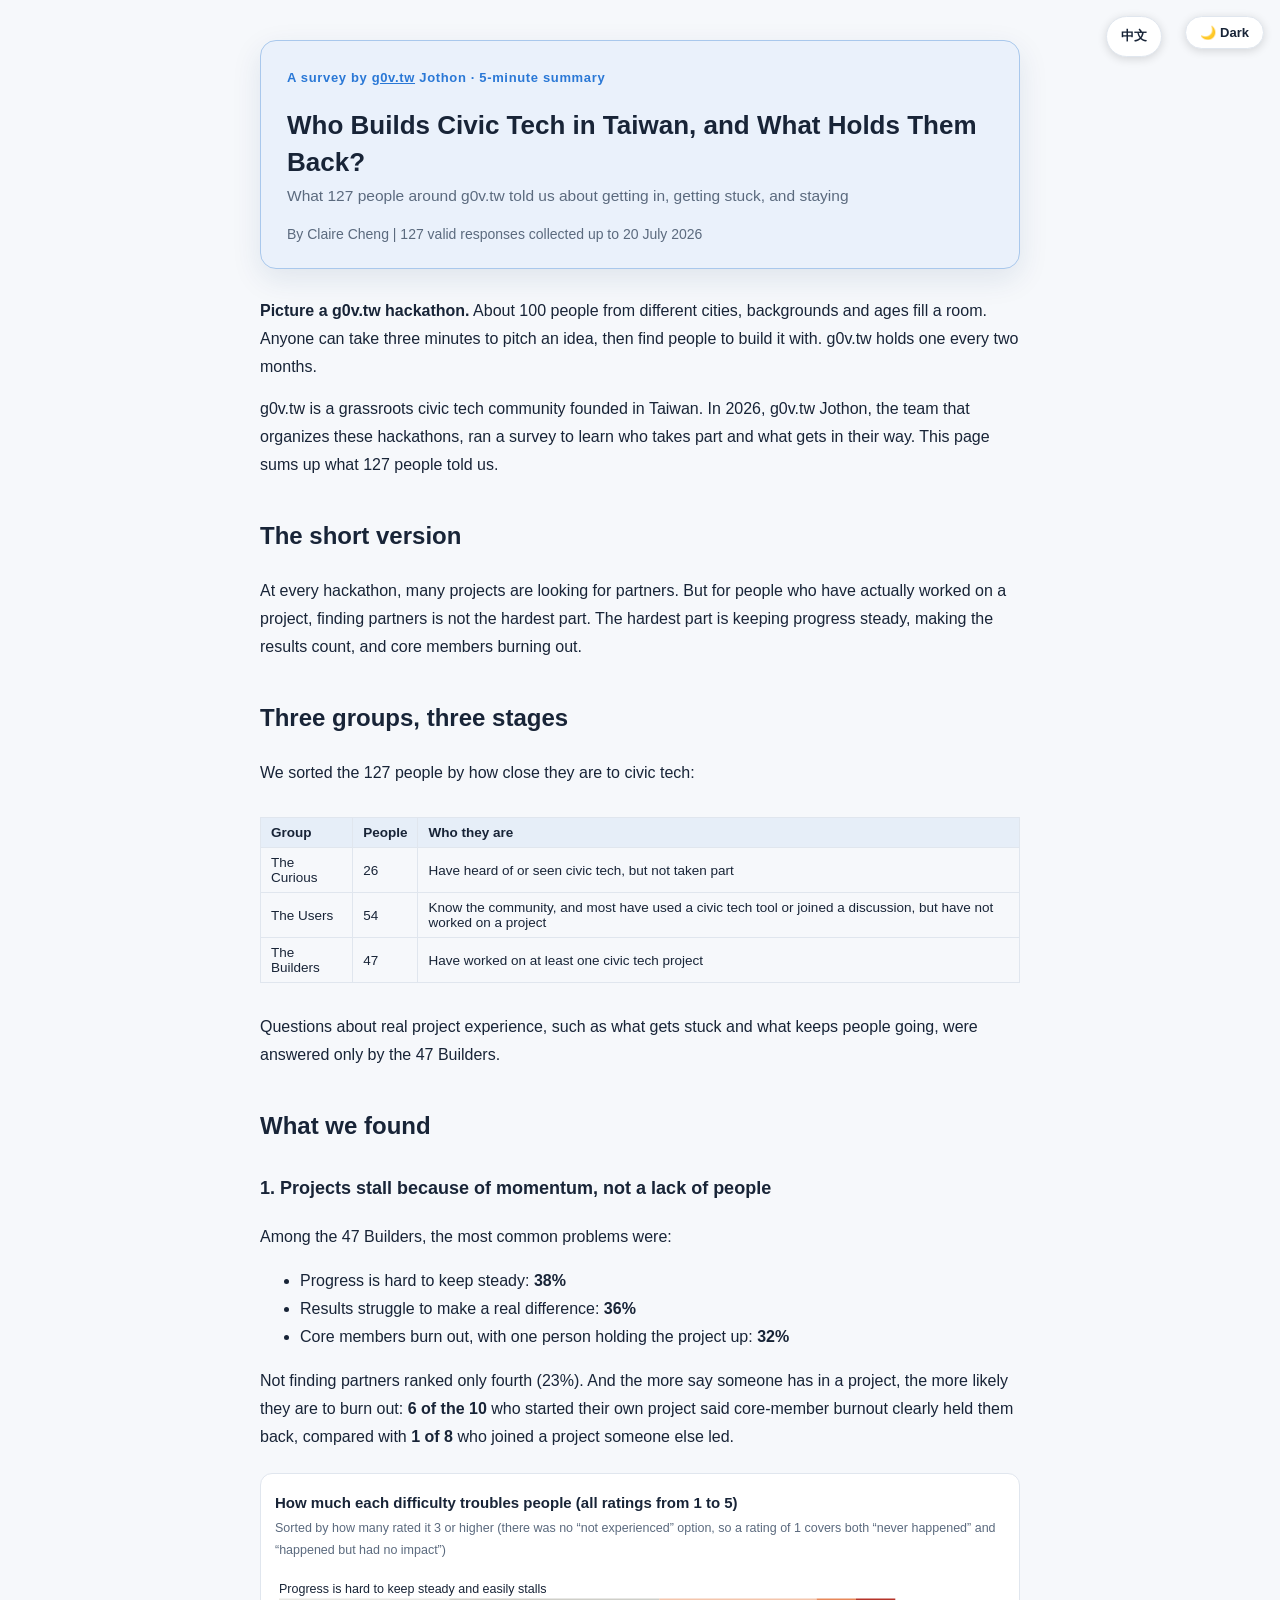
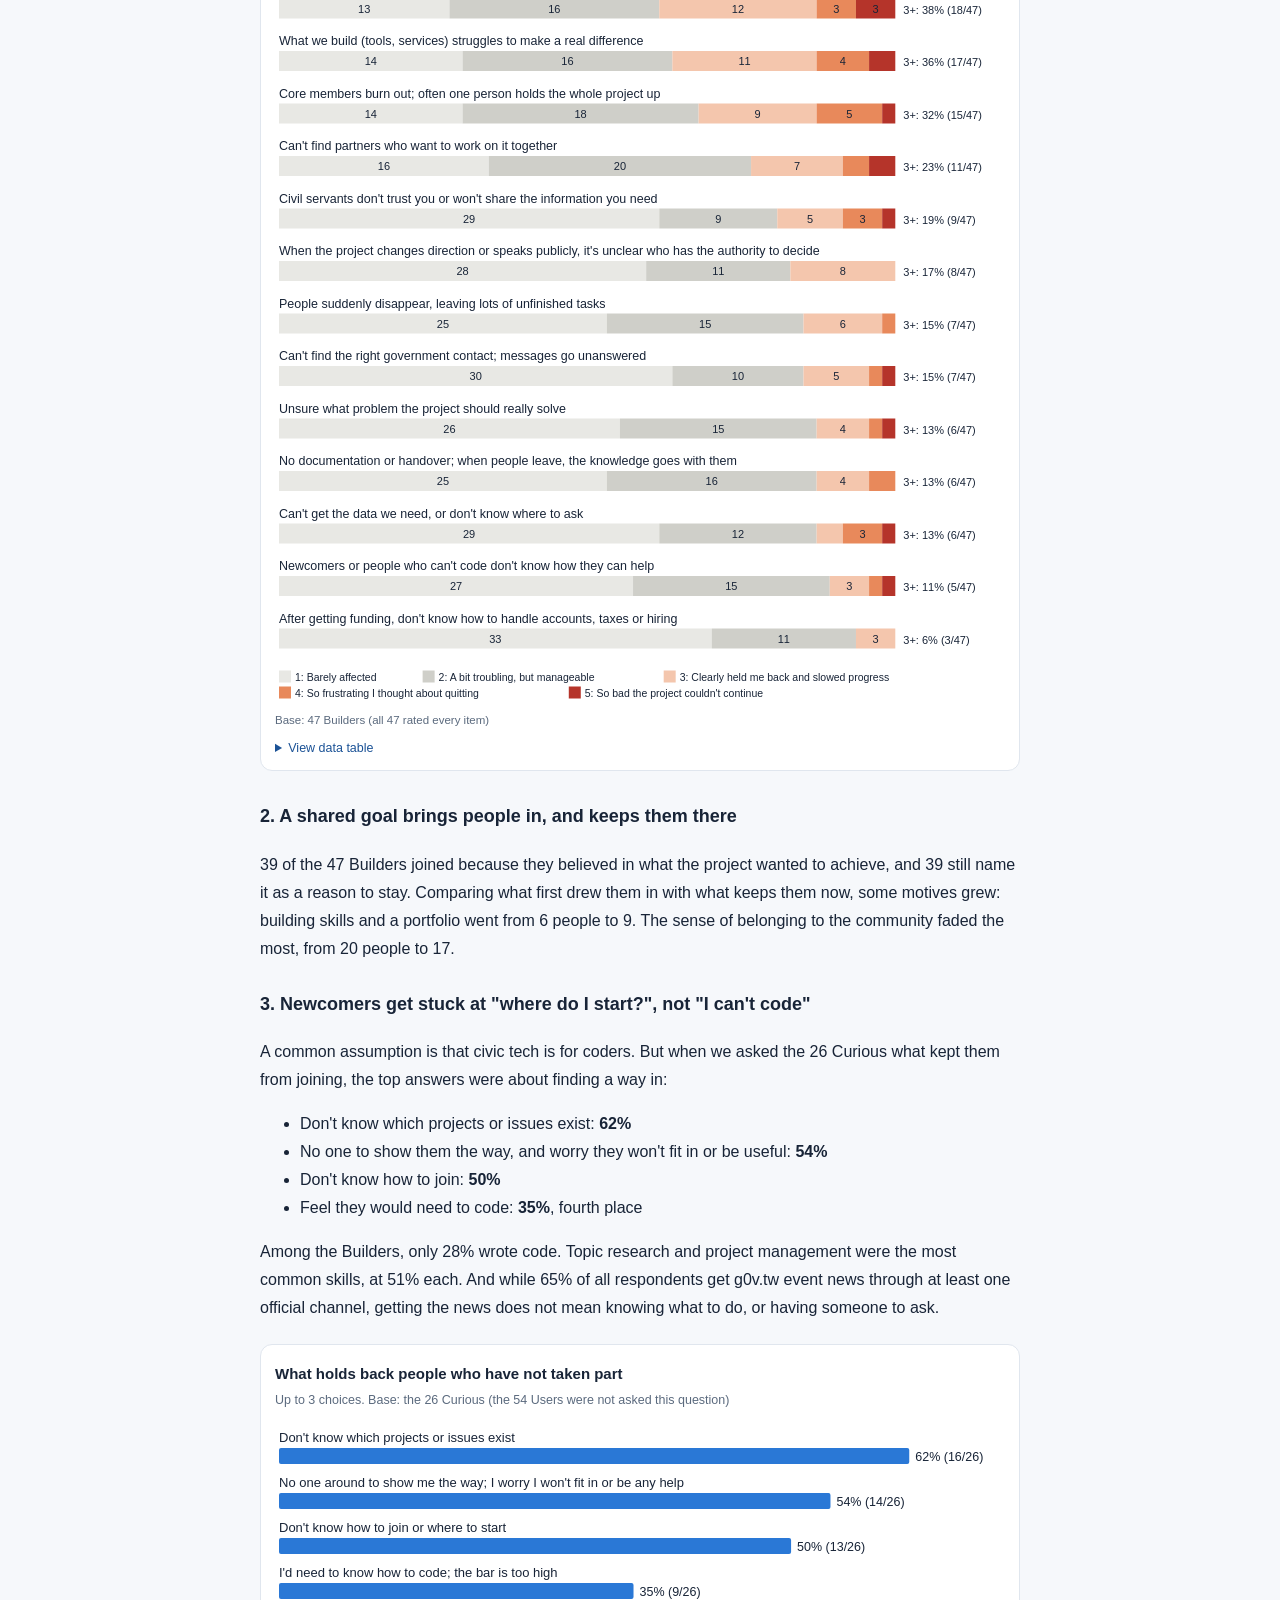
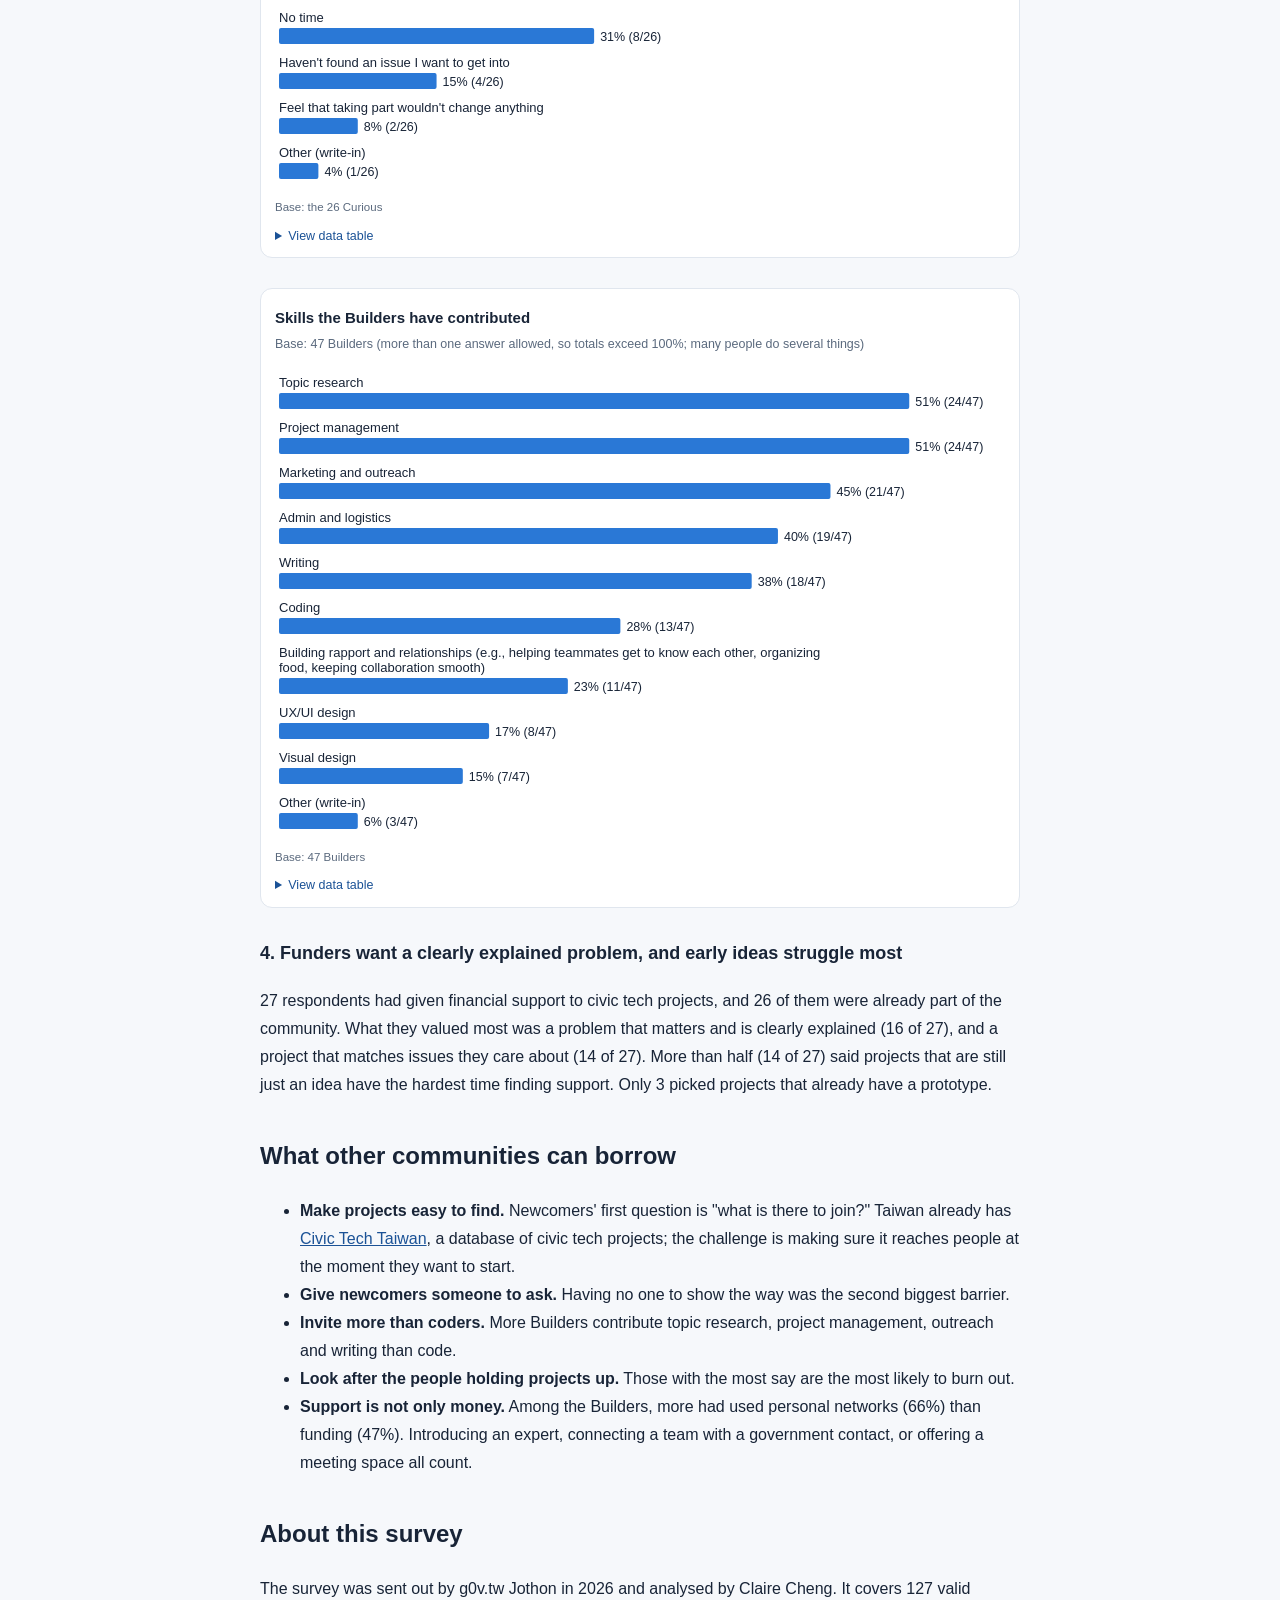
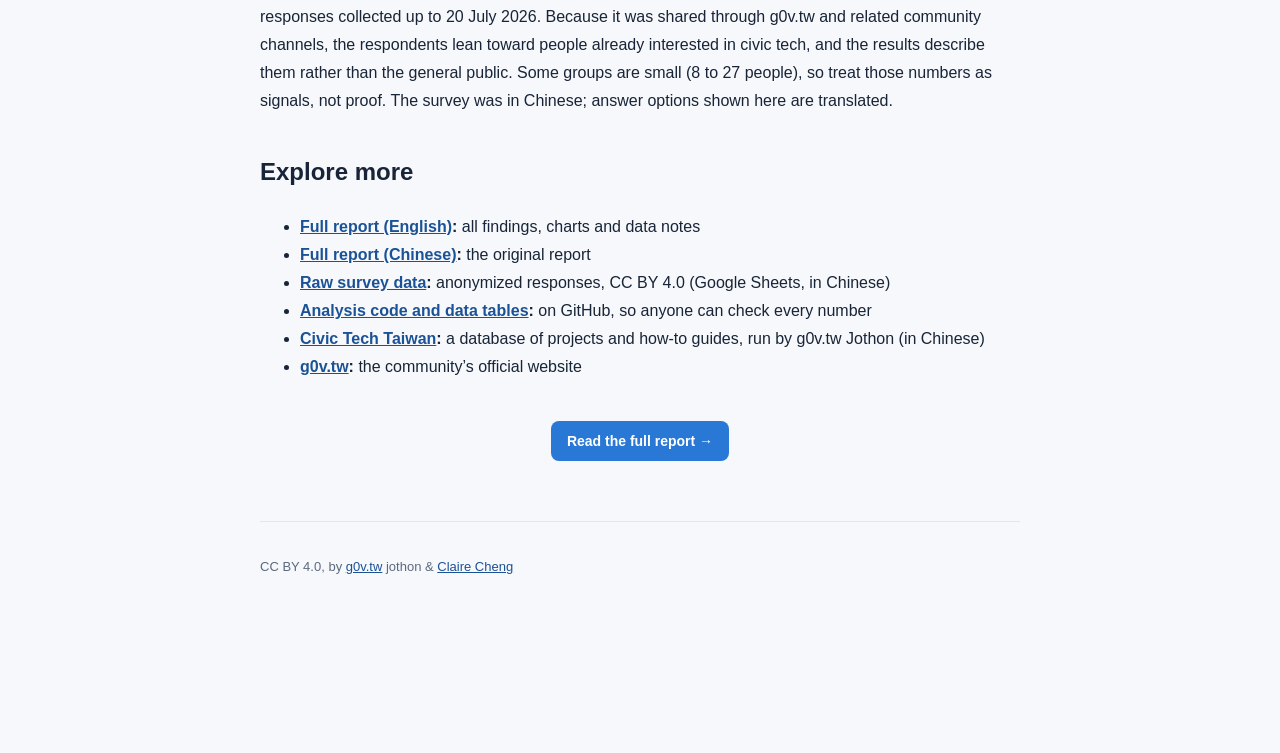
==== docs/en/index.html @ 7fb3bb75 "英文版：依讀者測試修正用詞與補充說明 - Issue research → Topic research；Public-private collaboration → Working with gov" ====
<html lang="en">
<meta charset="utf-8">
<title>Who Builds Civic Tech in Taiwan, and What Holds Them Back?</title>
<meta name="viewport" content="width=device-width, initial-scale=1">
<meta name="description" content="What 127 people around g0v.tw, Taiwan&#x27;s grassroots civic tech community, told us about getting in, getting stuck, and staying. A 5-minute summary.">
<meta name="color-scheme" content="light dark">
<link rel="stylesheet" href="../css/style.css">
<link rel="canonical" href="https://report.claire-cheng.com/en/">
<link rel="alternate" hreflang="zh-Hant" href="https://report.claire-cheng.com/">
<link rel="alternate" hreflang="en" href="https://report.claire-cheng.com/en/">

<a class="skip-link" href="#main">Skip to main content</a>

<div class="layout">
  <main id="main">
    <div class="content summary-page">

      <header id="top" class="cover">
        <p class="cover-eyebrow">A survey by <a href="https://g0v.tw/" target="_blank" rel="noopener">g0v.tw</a> Jothon · 5-minute summary</p>
        <h1 class="report-title">Who Builds Civic Tech in Taiwan, and What Holds Them Back?</h1>
        <p class="cover-hook">What 127 people around g0v.tw told us about getting in, getting stuck, and staying</p>
        <p class="meta-line">By Claire Cheng | 127 valid responses collected up to 20 July 2026</p>
      </header>

<p><strong>Picture a g0v.tw hackathon.</strong> About 100 people from different cities, backgrounds and ages fill a room. Anyone can take three minutes to pitch an idea, then find people to build it with. g0v.tw holds one every two months.</p>
<p>g0v.tw is a grassroots civic tech community founded in Taiwan. In 2026, g0v.tw Jothon, the team that organizes these hackathons, ran a survey to learn who takes part and what gets in their way. This page sums up what 127 people told us.</p>
<h2 id="the-short-version">The short version</h2>
<p>At every hackathon, many projects are looking for partners. But for people who have actually worked on a project, finding partners is not the hardest part. The hardest part is keeping progress steady, making the results count, and core members burning out.</p>
<h2 id="three-groups-three-stages">Three groups, three stages</h2>
<p>We sorted the 127 people by how close they are to civic tech:</p>
<div class="table-wrap"><table><thead><tr><th>Group</th><th>People</th><th>Who they are</th></tr></thead><tbody><tr><td>The Curious</td><td>26</td><td>Have heard of or seen civic tech, but not taken part</td></tr><tr><td>The Users</td><td>54</td><td>Know the community, and most have used a civic tech tool or joined a discussion, but have not worked on a project</td></tr><tr><td>The Builders</td><td>47</td><td>Have worked on at least one civic tech project</td></tr></tbody></table></div>
<p>Questions about real project experience, such as what gets stuck and what keeps people going, were answered only by the 47 Builders.</p>
<h2 id="what-we-found">What we found</h2>
<h3>1. Projects stall because of momentum, not a lack of people</h3>
<p>Among the 47 Builders, the most common problems were:</p>
<ul><li>Progress is hard to keep steady: <strong>38%</strong></li><li>Results struggle to make a real difference: <strong>36%</strong></li><li>Core members burn out, with one person holding the project up: <strong>32%</strong></li></ul>
<p>Not finding partners ranked only fourth (23%). And the more say someone has in a project, the more likely they are to burn out: <strong>6 of the 10</strong> who started their own project said core-member burnout clearly held them back, compared with <strong>1 of 8</strong> who joined a project someone else led.</p>
<div class="chart-block" data-chart="fig05_trouble"></div>
<h3>2. A shared goal brings people in, and keeps them there</h3>
<p>39 of the 47 Builders joined because they believed in what the project wanted to achieve, and 39 still name it as a reason to stay. Comparing what first drew them in with what keeps them now, some motives grew: building skills and a portfolio went from 6 people to 9. The sense of belonging to the community faded the most, from 20 people to 17.</p>
<h3>3. Newcomers get stuck at "where do I start?", not "I can't code"</h3>
<p>A common assumption is that civic tech is for coders. But when we asked the 26 Curious what kept them from joining, the top answers were about finding a way in:</p>
<ul><li>Don't know which projects or issues exist: <strong>62%</strong></li><li>No one to show them the way, and worry they won't fit in or be useful: <strong>54%</strong></li><li>Don't know how to join: <strong>50%</strong></li><li>Feel they would need to code: <strong>35%</strong>, fourth place</li></ul>
<p>Among the Builders, only 28% wrote code. Topic research and project management were the most common skills, at 51% each. And while 65% of all respondents get g0v.tw event news through at least one official channel, getting the news does not mean knowing what to do, or having someone to ask.</p>
<div class="chart-block" data-chart="fig10_notjoin"></div>
<div class="chart-block" data-chart="fig08_skills"></div>
<h3>4. Funders want a clearly explained problem, and early ideas struggle most</h3>
<p>27 respondents had given financial support to civic tech projects, and 26 of them were already part of the community. What they valued most was a problem that matters and is clearly explained (16 of 27), and a project that matches issues they care about (14 of 27). More than half (14 of 27) said projects that are still just an idea have the hardest time finding support. Only 3 picked projects that already have a prototype.</p>
<h2 id="what-other-communities-can-borrow">What other communities can borrow</h2>
<ul><li><strong>Make projects easy to find.</strong> Newcomers' first question is "what is there to join?" Taiwan already has <a href="https://civictech.tw/" target="_blank" rel="noopener">Civic Tech Taiwan</a>, a database of civic tech projects; the challenge is making sure it reaches people at the moment they want to start.</li><li><strong>Give newcomers someone to ask.</strong> Having no one to show the way was the second biggest barrier.</li><li><strong>Invite more than coders.</strong> More Builders contribute topic research, project management, outreach and writing than code.</li><li><strong>Look after the people holding projects up.</strong> Those with the most say are the most likely to burn out.</li><li><strong>Support is not only money.</strong> Among the Builders, more had used personal networks (66%) than funding (47%). Introducing an expert, connecting a team with a government contact, or offering a meeting space all count.</li></ul>
<h2 id="about-this-survey">About this survey</h2>
<p>The survey was sent out by g0v.tw Jothon in 2026 and analysed by Claire Cheng. It covers 127 valid responses collected up to 20 July 2026. Because it was shared through g0v.tw and related community channels, the respondents lean toward people already interested in civic tech, and the results describe them rather than the general public. Some groups are small (8 to 27 people), so treat those numbers as signals, not proof. The survey was in Chinese; answer options shown here are translated.</p>
<h2 id="explore-more">Explore more</h2>
<ul><li><strong><a href="full/" target="_blank" rel="noopener">Full report (English)</a>:</strong> all findings, charts and data notes</li><li><strong><a href="../" target="_blank" rel="noopener">Full report (Chinese)</a>:</strong> the original report</li><li><strong><a href="https://docs.google.com/spreadsheets/d/1Z7am3yalgPbQLureQS0tWTofSKrLJRAI4473pFLErag/edit?gid=780169479#gid=780169479" target="_blank" rel="noopener">Raw survey data</a>:</strong> anonymized responses, CC BY 4.0 (Google Sheets, in Chinese)</li><li><strong><a href="https://github.com/Legendream/Taiwan-civic-tech-research" target="_blank" rel="noopener">Analysis code and data tables</a>:</strong> on GitHub, so anyone can check every number</li><li><strong><a href="https://civictech.tw/" target="_blank" rel="noopener">Civic Tech Taiwan</a>:</strong> a database of projects and how-to guides, run by g0v.tw Jothon (in Chinese)</li><li><strong><a href="https://g0v.tw/" target="_blank" rel="noopener">g0v.tw</a>:</strong> the community’s official website</li></ul>

      <p class="cta-row"><a class="download-link" href="full/">Read the full report →</a></p>

      <footer>
        <p>CC BY 4.0, by <a href="https://g0v.tw/" target="_blank" rel="noopener">g0v.tw</a> jothon &amp; <a href="https://claire-cheng.com/en" target="_blank" rel="noopener">Claire Cheng</a></p>
      </footer>
    </div>
  </main>
</div>

<a class="lang-toggle" href="../" hreflang="zh-Hant" title="閱讀中文版">中文</a>
<button type="button" class="theme-toggle" id="themeToggle" aria-label="Switch between dark and light mode">🌙 Dark</button>

<script src="../js/i18n_en.js"></script>
<script src="../data/figures_en.js"></script>
<script src="../js/charts.js"></script>
<script src="../js/app.js"></script>
---- docs/css/style.css ----
/* style.css — 臺灣公民科技生態系與需求調查報告 展示網頁
 * 零外部字型／CDN；深色模式跟隨系統設定。
 */

:root {
  --primary: #2a78d6;
  --accent: #eb6834;
  --neutral: #8a8a85;
  --grid: #e4e4e0;
  --bg: #f6f8fb;
  --surface: #ffffff;
  --text: #182437;
  --text-dim: #5b6a7e;
  --border: #e0e6ee;
  --link: #1b5296;
  --max-w: 760px;
  --layer-never: #1baf7a;
  --layer-aware: #eb6834;
  --layer-done: #2a78d6;
  --insight-bg: #eaf1fb;
  --insight-border: #a9c8ec;
}

@media (prefers-color-scheme: dark) {
  :root {
    --bg: #17171a;
    --surface: #1f2024;
    --text: #ececea;
    --text-dim: #b8b8b4;
    --border: #34353a;
    --link: #7fb0e8;
    --insight-bg: #1d2a3d;
    --insight-border: #2f4864;
  }
}
:root[data-theme="dark"] {
  --bg: #17171a;
  --surface: #1f2024;
  --text: #ececea;
  --text-dim: #b8b8b4;
  --border: #34353a;
  --link: #7fb0e8;
  --insight-bg: #1d2a3d;
  --insight-border: #2f4864;
  color-scheme: dark;
}
:root[data-theme="light"] {
  --bg: #f6f8fb;
  --surface: #ffffff;
  --text: #182437;
  --text-dim: #5b6a7e;
  --border: #e0e6ee;
  --insight-bg: #eaf1fb;
  --insight-border: #a9c8ec;
  --link: #1b5296;
  color-scheme: light;
}

* { box-sizing: border-box; }

html { scroll-behavior: smooth; }

body {
  margin: 0;
  font-family: -apple-system, BlinkMacSystemFont, "PingFang TC", "Heiti TC",
    "Microsoft JhengHei", "Noto Sans TC", sans-serif;
  background: var(--bg);
  color: var(--text);
  line-height: 1.75;
  font-size: 16px;
}

a { color: var(--link); }

.layout {
  display: flex;
  max-width: 1200px;
  margin: 0 auto;
}

/* -------------------------------------------------- 側邊導覽 */
.sidebar {
  width: 260px;
  flex-shrink: 0;
  padding: 24px 16px;
  position: sticky;
  top: 0;
  height: 100vh;
  overflow-y: auto;
  border-right: 1px solid var(--border);
}

.sidebar h2 {
  font-size: 13px;
  color: var(--text-dim);
  text-transform: uppercase;
  letter-spacing: 0.06em;
  margin: 20px 0 8px;
}
.sidebar h2:first-child { margin-top: 0; }

.sidebar nav ul {
  list-style: none;
  margin: 0;
  padding: 0;
}
.sidebar nav a {
  display: block;
  padding: 5px 8px;
  border-radius: 6px;
  font-size: 13.5px;
  color: var(--text-dim);
  text-decoration: none;
  border-left: 2px solid transparent;
}
.sidebar nav .sub a { padding-left: 20px; font-size: 13px; }
.sidebar nav a:hover { background: var(--border); }
.sidebar nav a.active {
  color: var(--primary);
  font-weight: 700;
  border-left-color: var(--primary);
  background: color-mix(in srgb, var(--primary) 10%, transparent);
}

.progress-track {
  height: 3px;
  background: var(--border);
  border-radius: 2px;
  margin: 12px 0 4px;
  overflow: hidden;
}
.progress-fill {
  height: 100%;
  background: var(--primary);
  width: 0%;
  transition: width 0.15s ease-out;
}

/* -------------------------------------------------- 深色／淺色切換 */
.theme-toggle {
  position: fixed;
  top: 16px;
  right: 16px;
  z-index: 55;
  background: var(--surface);
  color: var(--text);
  border: 1px solid var(--border);
  border-radius: 999px;
  padding: 8px 14px;
  font-size: 13px;
  font-weight: 600;
  cursor: pointer;
  box-shadow: 0 2px 10px rgba(0,0,0,0.14);
}
.theme-toggle:hover { filter: brightness(0.97); }

/* -------------------------------------------------- 語言切換（放在深淺色按鈕左邊） */
.lang-toggle {
  position: fixed;
  top: 16px;
  right: 118px;
  z-index: 55;
  background: var(--surface);
  color: var(--text);
  border: 1px solid var(--border);
  border-radius: 999px;
  padding: 8px 14px;
  font-size: 13px;
  font-weight: 600;
  text-decoration: none;
  box-shadow: 0 2px 10px rgba(0,0,0,0.14);
}
.lang-toggle:hover { filter: brightness(0.97); }

/* -------------------------------------------------- 英文精華版 */
.summary-hint {
  font-size: 14px;
  color: var(--text-dim);
  margin: 0 0 10px;
}
/* 手機上右上角的語言、深淺色按鈕會蓋住第一行，把提示往下推到按鈕下方 */
@media (max-width: 880px) {
  .summary-hint { margin-top: 32px; }
}
.summary-page .cover { margin-bottom: 28px; }
.summary-page h2 { margin-top: 36px; }
.summary-page h3 { margin-top: 26px; }
.cta-row { margin: 40px 0 24px; text-align: center; }

/* -------------------------------------------------- 手機導覽 */
.mobile-nav-toggle {
  display: none;
  position: fixed;
  bottom: 18px;
  right: 18px;
  z-index: 50;
  background: var(--primary);
  color: #fff;
  border: none;
  border-radius: 999px;
  padding: 12px 18px;
  font-size: 14px;
  box-shadow: 0 3px 10px rgba(0,0,0,0.25);
}

@media (max-width: 880px) {
  .sidebar {
    position: fixed;
    left: 0; top: 0;
    width: min(300px, 84vw);
    background: var(--surface);
    z-index: 60;
    transform: translateX(-105%);
    transition: transform 0.2s ease;
    box-shadow: 2px 0 14px rgba(0,0,0,0.2);
  }
  .sidebar.open { transform: translateX(0); }
  .mobile-nav-toggle { display: block; }
  .sidebar-overlay {
    display: none;
    position: fixed; inset: 0; background: rgba(0,0,0,0.35); z-index: 55;
  }
  .sidebar-overlay.open { display: block; }
}

/* -------------------------------------------------- 主內容 */
main {
  flex: 1;
  min-width: 0;
  padding: 40px 24px 100px;
}

.content {
  max-width: var(--max-w);
  margin: 0 auto;
}

h1.report-title { font-size: 26px; line-height: 1.4; margin-bottom: 4px; }
.meta-line { color: var(--text-dim); font-size: 14px; margin: 4px 0; }

/* 封面：要像一張浮起來、跟後面內容分開的卡片，且第一屏要看得到「這份報告在講什麼」，
   插畫是輔助，不能佔掉太多高度。 */
.cover {
  background: var(--insight-bg);
  border: 1px solid var(--insight-border);
  border-radius: 16px;
  padding: 26px 26px 18px;
  margin-bottom: 12px;
  box-shadow: 0 10px 30px rgba(20, 60, 110, 0.10);
}
.cover-main {
  display: flex;
  align-items: center;
  gap: 24px;
  flex-wrap: wrap;
}
.cover-text { flex: 1 1 340px; min-width: 240px; }
.cover-eyebrow {
  font-size: 13px;
  font-weight: 700;
  color: var(--primary);
  letter-spacing: 0.05em;
  margin: 0 0 6px;
}
.cover-eyebrow a { color: inherit; }
.cover-hook {
  font-size: 15.5px;
  color: var(--text-dim);
  line-height: 1.55;
  margin: 4px 0 14px;
}
.cover-hook strong { color: var(--text); }
.cover-illo { flex: 0 0 130px; display: flex; justify-content: center; }
.cover-illo svg { width: 100%; max-width: 130px; height: auto; }
.cover-stats {
  display: flex;
  gap: 22px;
  margin-top: 16px;
  padding-top: 14px;
  border-top: 1px solid var(--insight-border);
  flex-wrap: wrap;
}
.cover-stats .stat b {
  display: block;
  font-size: 22px;
  color: var(--primary);
  font-variant-numeric: tabular-nums;
}
.cover-stats .stat span { font-size: 12.5px; color: var(--text-dim); }

@media (max-width: 560px) {
  .cover-main { flex-direction: column-reverse; }
}

.download-row { margin: 14px 0 4px; display: flex; gap: 10px; flex-wrap: wrap; align-items: center; }
.download-link {
  display: inline-block;
  font-size: 14px;
  font-weight: 700;
  color: #fff;
  background: var(--primary);
  padding: 8px 16px;
  border-radius: 8px;
  text-decoration: none;
}
.download-link:hover { filter: brightness(1.08); }
.download-note { font-size: 12.5px; color: var(--text-dim); margin-left: 8px; }
.btn-ghost {
  display: inline-block;
  font-size: 14px;
  font-weight: 600;
  color: var(--primary);
  background: transparent;
  border: 1.5px solid var(--border);
  padding: 7px 15px;
  border-radius: 8px;
  text-decoration: none;
}
.btn-ghost:hover { background: var(--surface); }

section.chapter { margin-top: 56px; padding-top: 8px; scroll-margin-top: 16px; }

/* 標題階層，字級由大到小：
   h2.part-title（壹／貳／參／肆／伍，全篇最高階）
   > section.chapter > h2 一般型（一／二／三…／各章小節）
   > h3（1.1／2.1…）
   > h4（次要說明文字） */
section.chapter > h2.part-title {
  font-size: 25px;
  font-weight: 800;
  color: var(--primary);
  letter-spacing: 0.02em;
  border-bottom: 3px solid var(--primary);
  padding-bottom: 10px;
  margin: 0 0 20px;
}
section.chapter > h2:not(.part-title) {
  font-size: 20px;
  font-weight: 700;
  color: var(--text);
  border-bottom: 1px solid var(--border);
  padding-bottom: 8px;
  margin-bottom: 18px;
}
h3 { font-size: 18px; font-weight: 700; color: var(--text); margin-top: 34px; }
h4 { font-size: 15.5px; font-weight: 700; color: var(--text-dim); margin-top: 24px; }

p { margin: 14px 0; }

.lede {
  font-size: 15px;
  color: var(--text-dim);
  background: color-mix(in srgb, var(--primary) 6%, transparent);
  border-left: 3px solid var(--primary);
  padding: 10px 14px;
  border-radius: 0 8px 8px 0;
}

/* 重點卡：每小節開頭的一句話重點，掃過卡片＋圖表就能抓到結論。
   要跟前後文一眼區分開，所以底色、左側色條、陰影都比一般引言區塊（.lede）更重。 */
.insight-card {
  display: flex;
  align-items: flex-start;
  gap: 14px;
  margin: 20px 0 24px;
  padding: 16px 18px;
  background: var(--insight-bg);
  border: 1px solid var(--insight-border);
  border-left: 5px solid var(--primary);
  border-radius: 4px 14px 14px 4px;
  box-shadow: 0 2px 8px rgba(20, 60, 110, 0.08);
}
.insight-icon {
  font-size: 28px;
  line-height: 1.3;
  flex-shrink: 0;
}
.insight-body { min-width: 0; }
.insight-label {
  display: block;
  font-size: 11px;
  font-weight: 700;
  letter-spacing: 0.08em;
  color: var(--primary);
  margin-bottom: 4px;
}
.insight-text {
  margin: 0;
  font-size: 17.5px;
  font-weight: 700;
  line-height: 1.55;
  color: var(--text);
}

/* 完整說明收合：預設收起，想深讀的人自己展開 */
details.full-explanation {
  margin: 4px 0 20px;
}
details.full-explanation > summary {
  cursor: pointer;
  font-size: 13.5px;
  color: var(--link);
  padding: 6px 0;
  list-style: none;
}
details.full-explanation > summary::-webkit-details-marker { display: none; }
details.full-explanation > summary::before {
  content: "▸ ";
}
details.full-explanation[open] > summary::before {
  content: "▾ ";
}
details.full-explanation > summary:hover { text-decoration: underline; }
details.full-explanation .full-explanation-body {
  padding-top: 6px;
}

.finding-list { padding-left: 0; list-style: none; }
.finding-list > li {
  margin: 14px 0;
  padding: 12px 14px;
  border: 1px solid var(--border);
  border-radius: 10px;
  background: var(--surface);
}
.finding-list > li > strong { display: block; margin-bottom: 4px; font-size: 15.5px; }

table {
  width: 100%;
  border-collapse: collapse;
  margin: 16px 0;
  font-size: 13.5px;
}
caption { caption-side: top; text-align: left; color: var(--text-dim); font-size: 13px; margin-bottom: 6px; }
th, td {
  border: 1px solid var(--border);
  padding: 7px 10px;
  text-align: left;
  color: var(--text);
}
th { background: color-mix(in srgb, var(--primary) 8%, transparent); }
.table-wrap { overflow-x: auto; -webkit-overflow-scrolling: touch; }

/* -------------------------------------------------- 圖表容器 */
.chart-block {
  margin: 22px 0 30px;
  border: 1px solid var(--border);
  border-radius: 12px;
  padding: 16px 14px 10px;
  background: var(--surface);
}
.chart-block h4.chart-title { margin: 0 0 2px; font-size: 15px; color: var(--text); }
.chart-block .chart-subtitle {
  font-size: 12.5px;
  color: var(--text-dim);
  white-space: pre-line;
  margin-bottom: 10px;
}
[data-chart] svg { display: block; width: 100%; height: auto; }
[data-chart] text { fill: var(--text); }
.chart-note { font-size: 11.5px; color: var(--text-dim); margin-top: 4px; }

.chart-tip {
  position: fixed;
  z-index: 200;
  background: #1c1c1a;
  color: #fff;
  font-size: 12.5px;
  padding: 6px 10px;
  border-radius: 6px;
  max-width: 240px;
  pointer-events: none;
  line-height: 1.5;
  box-shadow: 0 3px 10px rgba(0,0,0,0.3);
}

/* 分群切換按鈕 */
.layer-toggle {
  display: flex;
  flex-wrap: wrap;
  gap: 6px;
  margin-bottom: 12px;
}
.layer-toggle-btn {
  font-size: 12.5px;
  padding: 5px 10px;
  border-radius: 999px;
  border: 1px solid var(--border);
  background: var(--bg);
  color: var(--text-dim);
  cursor: pointer;
}
.layer-toggle-btn.active {
  background: var(--primary);
  border-color: var(--primary);
  color: #fff;
  font-weight: 600;
}

/* 數據表折疊 */
details.data-table-toggle {
  margin-top: 8px;
}
details.data-table-toggle summary {
  cursor: pointer;
  font-size: 12.5px;
  color: var(--link);
}

/* -------------------------------------------------- 身分推薦 */
.persona-picker {
  margin: 22px 0 36px;
  padding: 18px;
  border: 1px solid var(--border);
  border-radius: 12px;
  background: var(--surface);
}
.persona-picker h3 { margin-top: 0; }
.persona-buttons { display: flex; flex-wrap: wrap; gap: 8px; margin: 12px 0; }
.persona-btn {
  flex: 1 1 160px;
  font-size: 13.5px;
  padding: 10px 12px;
  border-radius: 10px;
  border: 1px solid var(--border);
  background: var(--bg);
  color: var(--text);
  cursor: pointer;
  text-align: left;
}
.persona-btn.active { border-color: var(--primary); background: color-mix(in srgb, var(--primary) 12%, transparent); }
.persona-result { font-size: 14px; margin-top: 10px; }
.persona-result a { font-weight: 600; }
.persona-why { color: var(--text-dim); font-size: 13px; margin: 0 0 8px; }

/* -------------------------------------------------- 限制卡片 */
.limits-box {
  border: 1px solid var(--accent);
  border-radius: 10px;
  padding: 14px 16px;
  background: color-mix(in srgb, var(--accent) 8%, transparent);
  font-size: 14px;
}
.limits-box li { margin: 6px 0; }

footer {
  max-width: var(--max-w);
  margin: 60px auto 0;
  padding: 20px 0 60px;
  border-top: 1px solid var(--border);
  color: var(--text-dim);
  font-size: 13px;
}

.skip-link {
  position: absolute;
  left: -999px;
  top: 0;
  background: var(--primary);
  color: #fff;
  padding: 8px 14px;
  z-index: 999;
}
.skip-link:focus { left: 8px; top: 8px; }

@media (max-width: 480px) {
  main { padding: 28px 14px 90px; }
  h1.report-title { font-size: 21px; }
  section.chapter > h2.part-title { font-size: 20px; }
  section.chapter > h2:not(.part-title) { font-size: 18px; }
  body { font-size: 15.5px; }
}
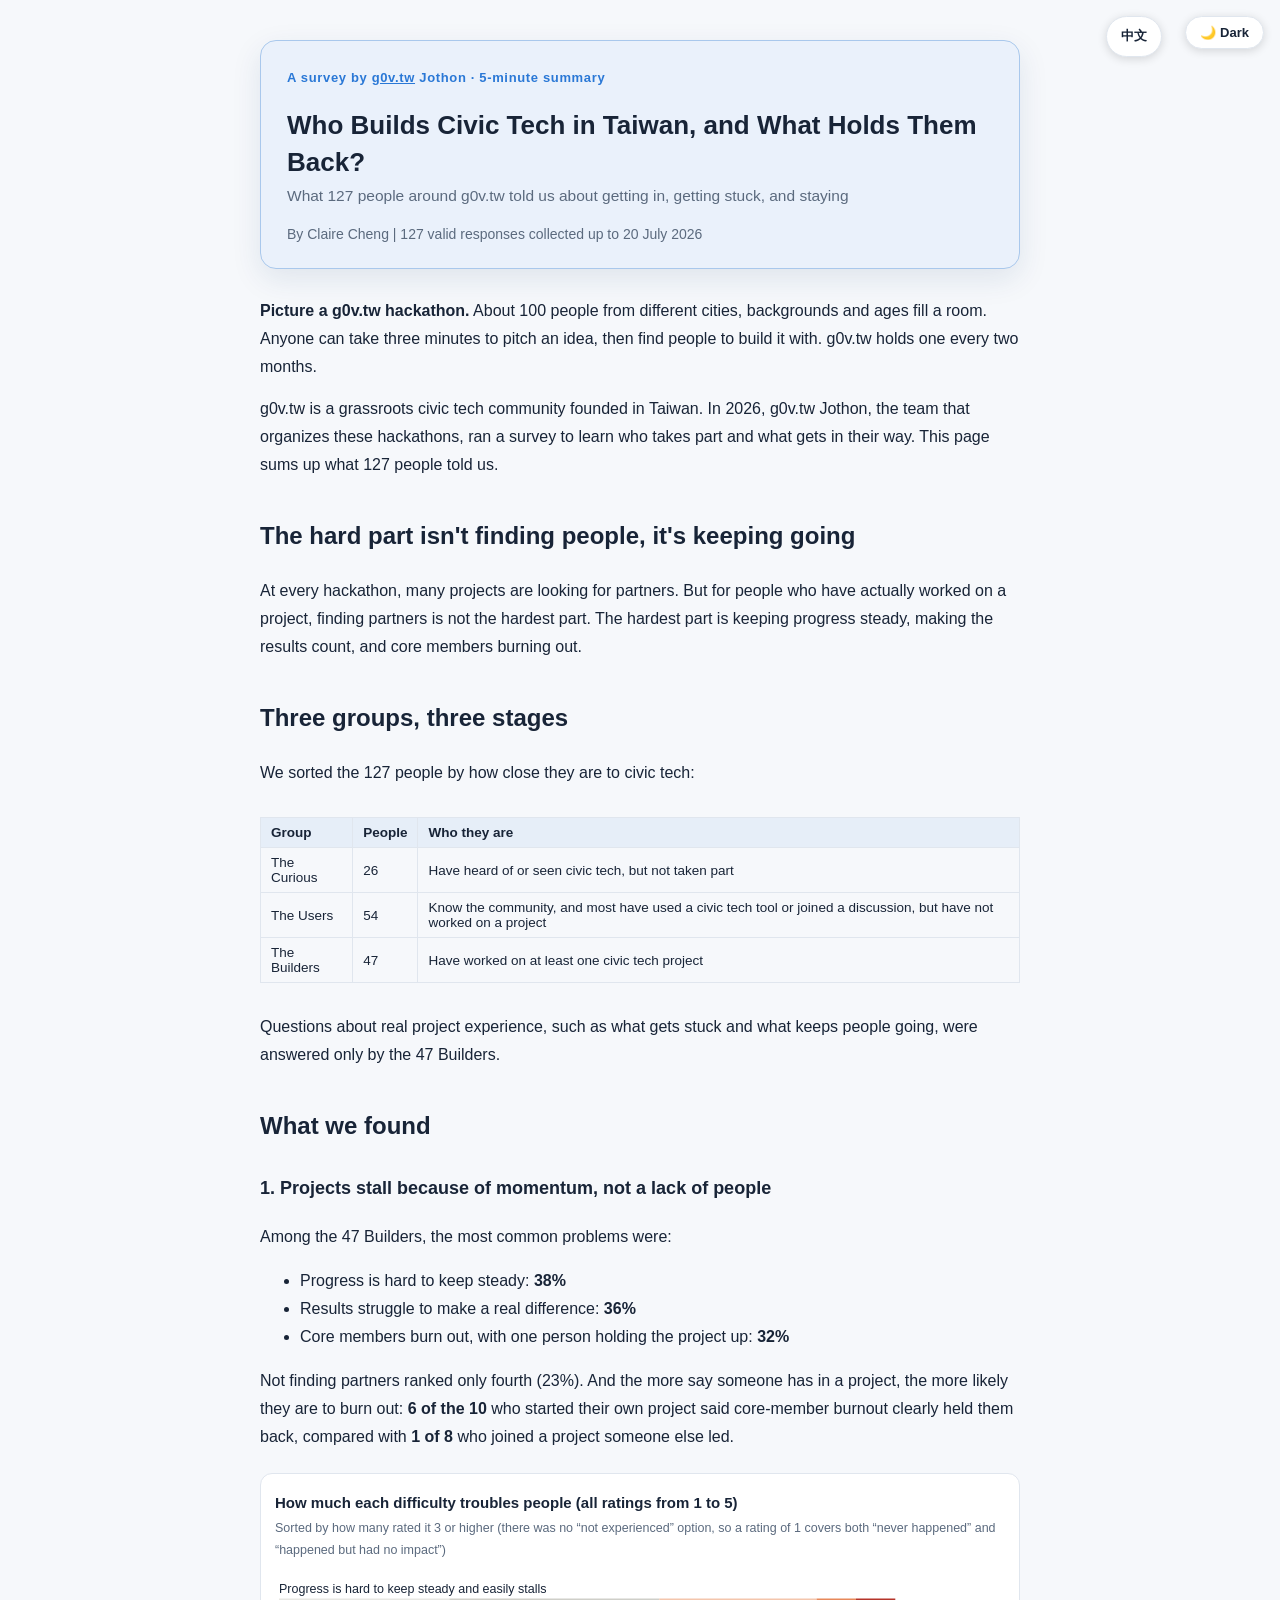
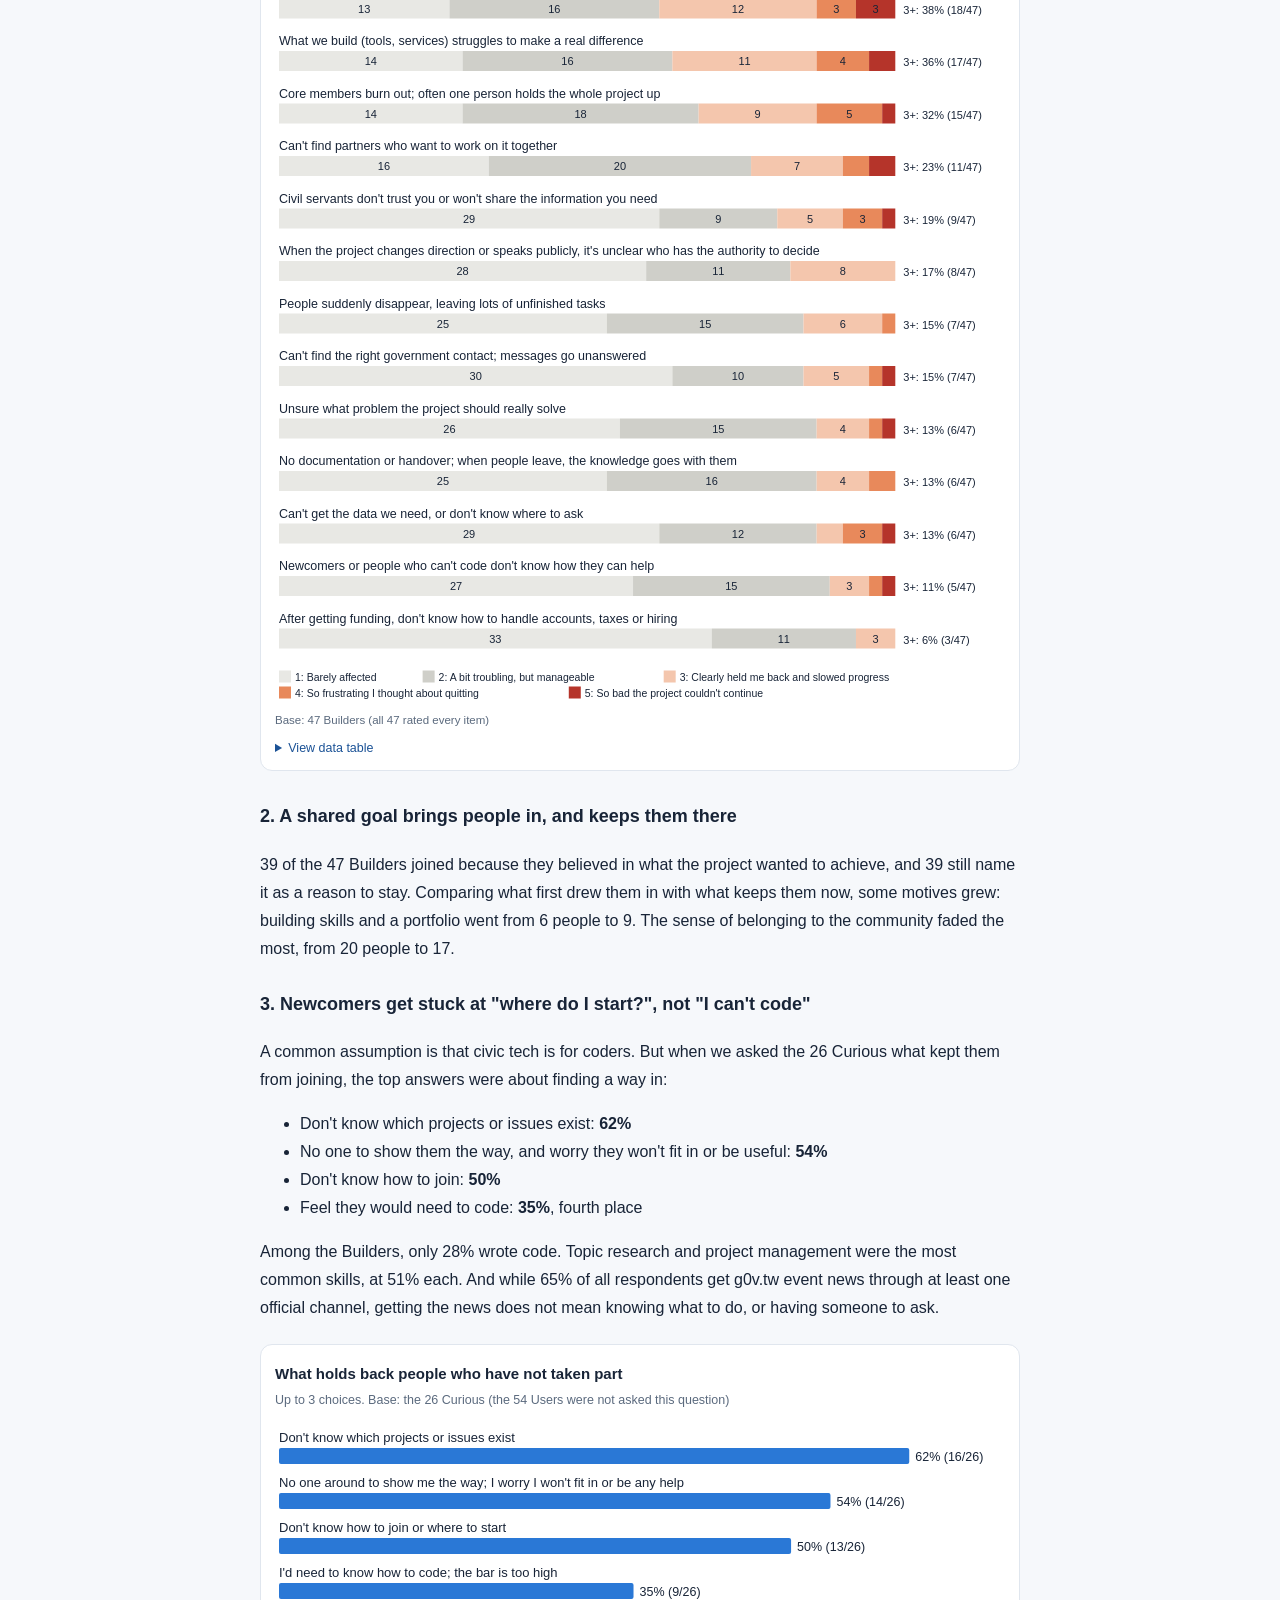
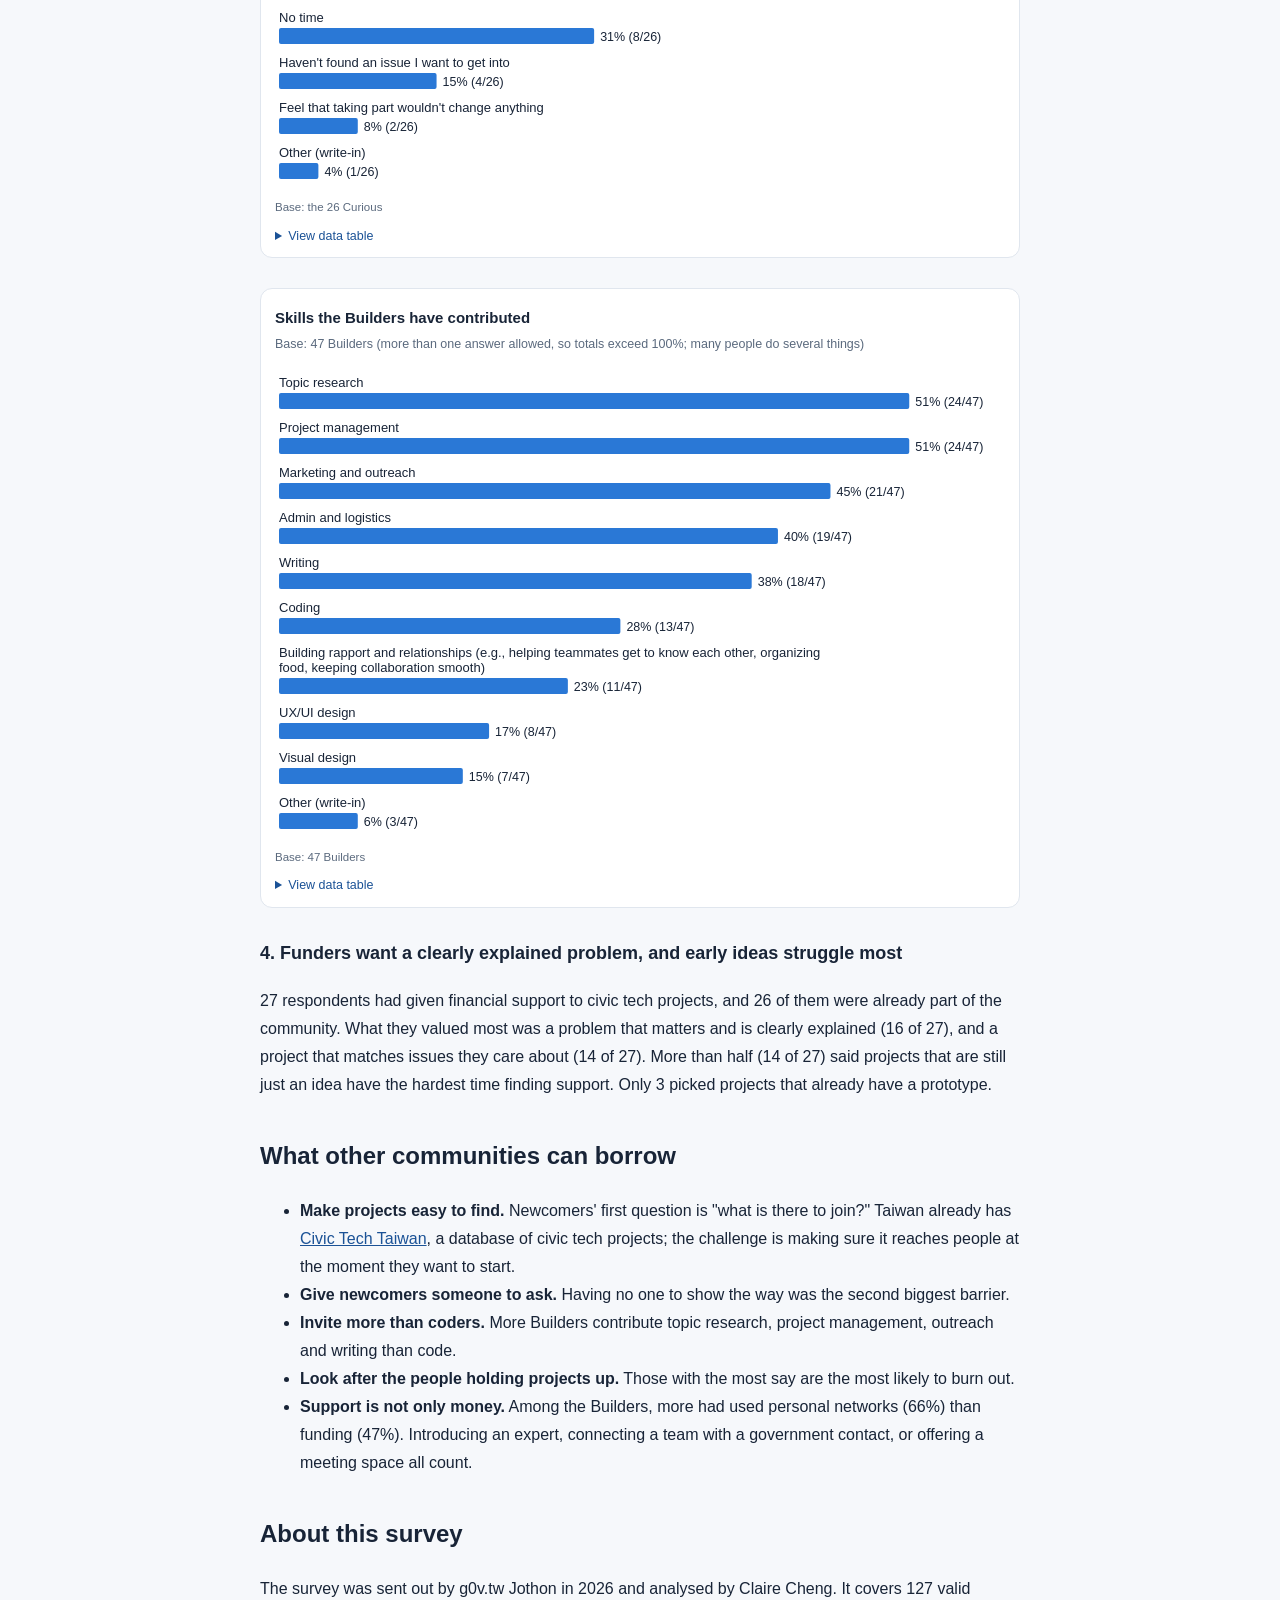
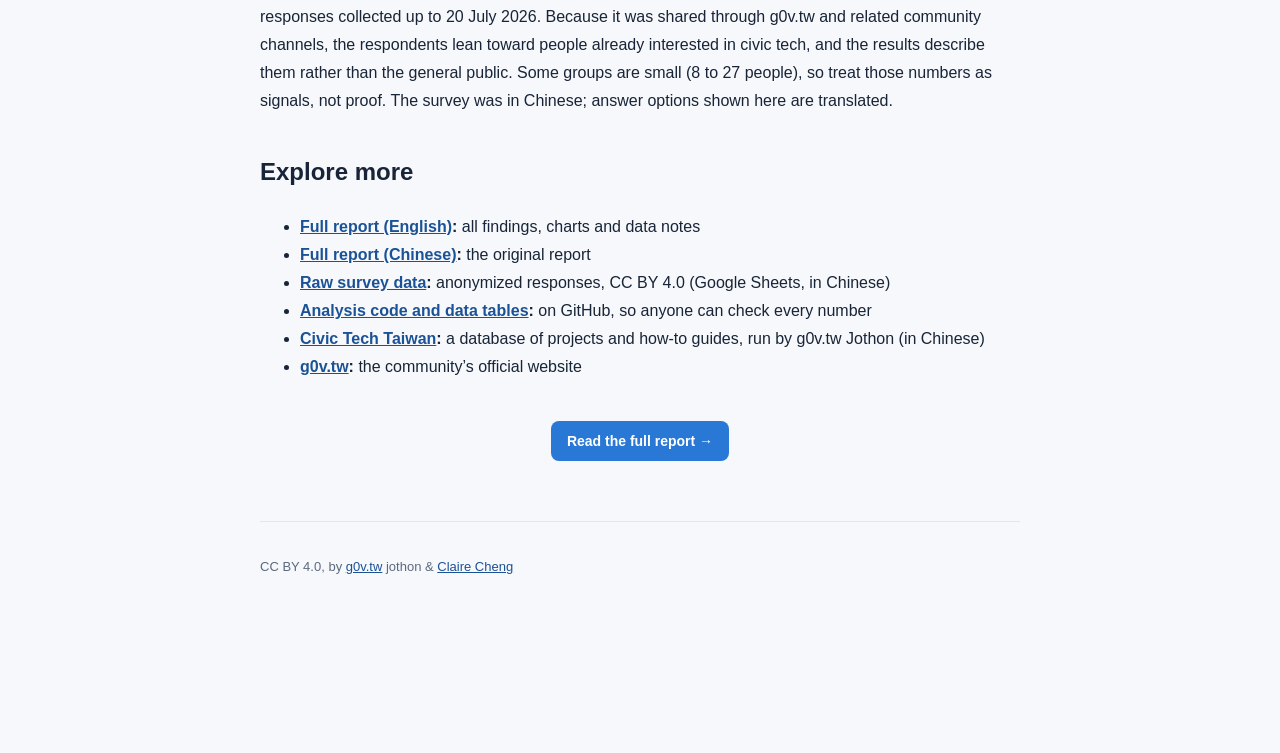
==== commit 0c7aa207: "英文精華版：「The short version」改為具體標題 Co-Authored-By: Claude Opus 5.5 <noreply@anthropic.com>" ====
--- a/docs/en/index.html
+++ b/docs/en/index.html
@@ -24,7 +24,7 @@
 
 <p><strong>Picture a g0v.tw hackathon.</strong> About 100 people from different cities, backgrounds and ages fill a room. Anyone can take three minutes to pitch an idea, then find people to build it with. g0v.tw holds one every two months.</p>
 <p>g0v.tw is a grassroots civic tech community founded in Taiwan. In 2026, g0v.tw Jothon, the team that organizes these hackathons, ran a survey to learn who takes part and what gets in their way. This page sums up what 127 people told us.</p>
-<h2 id="the-short-version">The short version</h2>
+<h2 id="the-hard-part-isn-t-finding-people-it-s-keeping-going">The hard part isn't finding people, it's keeping going</h2>
 <p>At every hackathon, many projects are looking for partners. But for people who have actually worked on a project, finding partners is not the hardest part. The hardest part is keeping progress steady, making the results count, and core members burning out.</p>
 <h2 id="three-groups-three-stages">Three groups, three stages</h2>
 <p>We sorted the 127 people by how close they are to civic tech:</p>
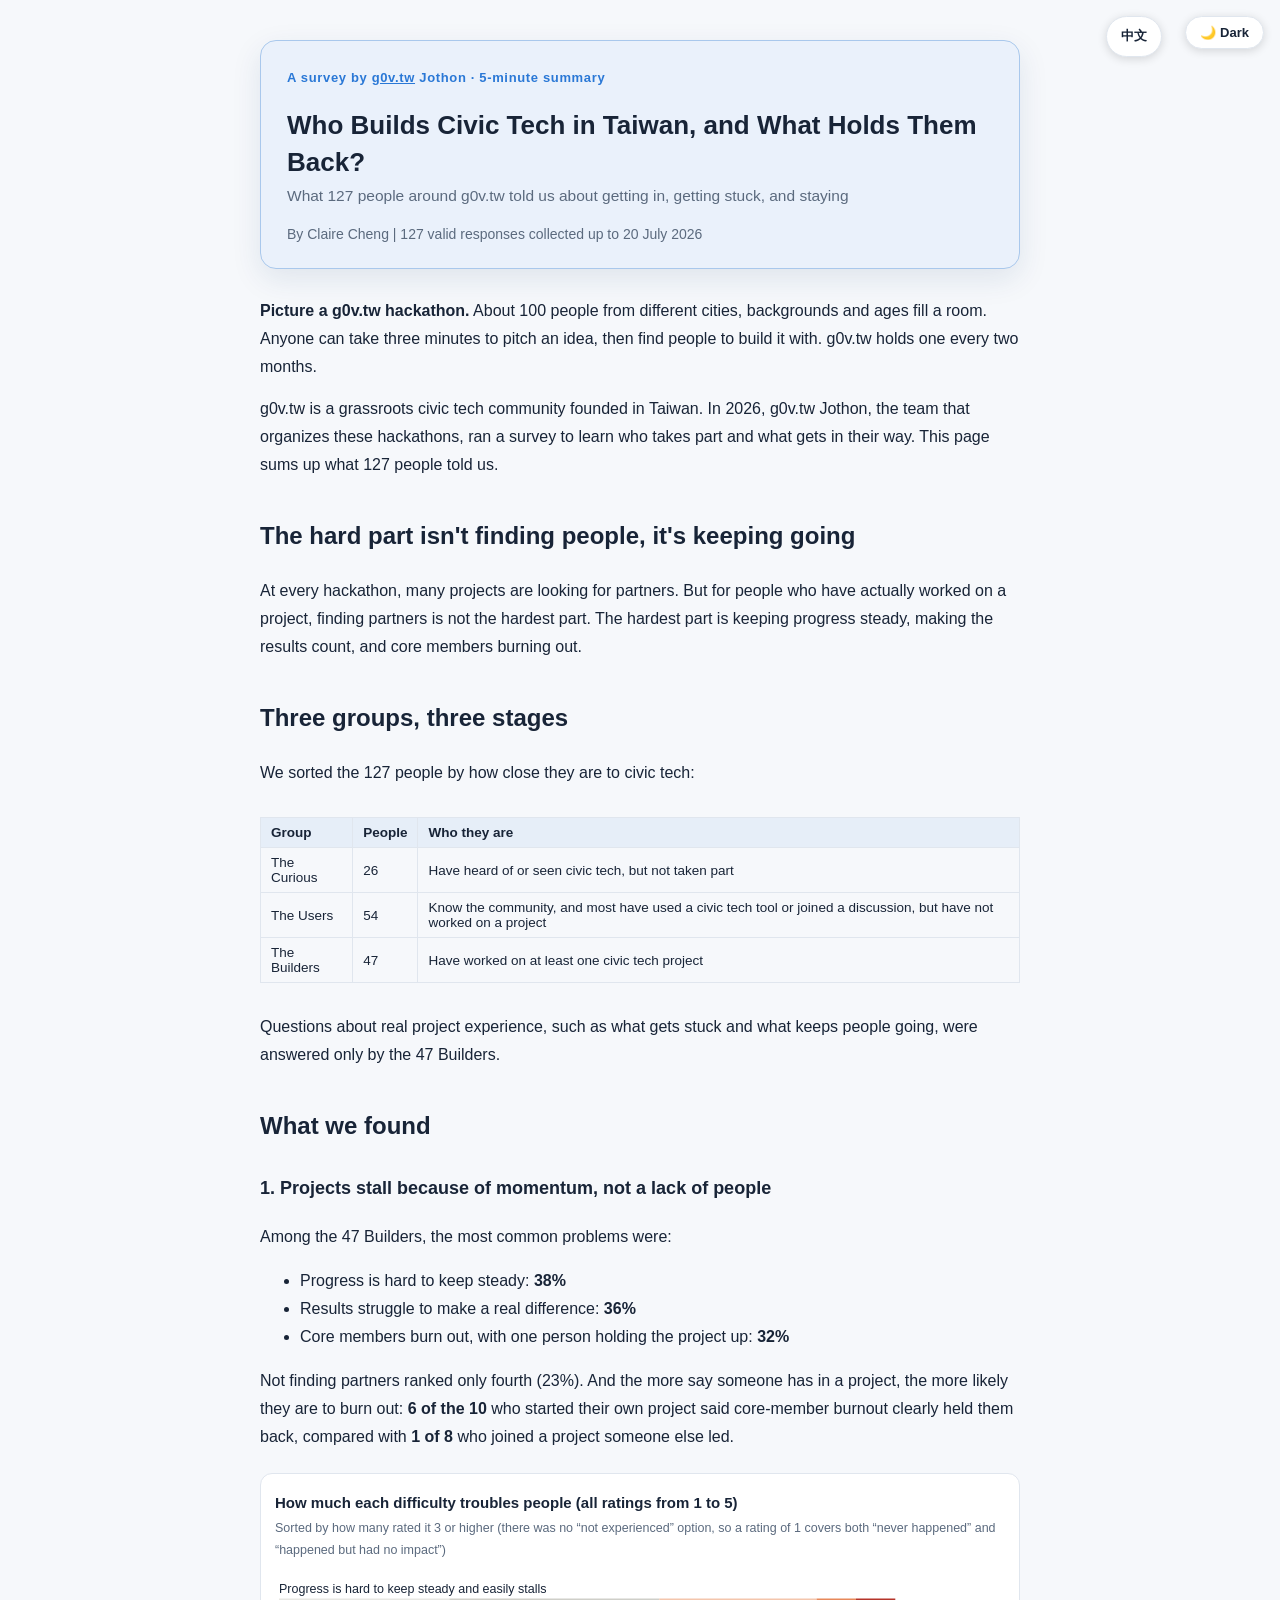
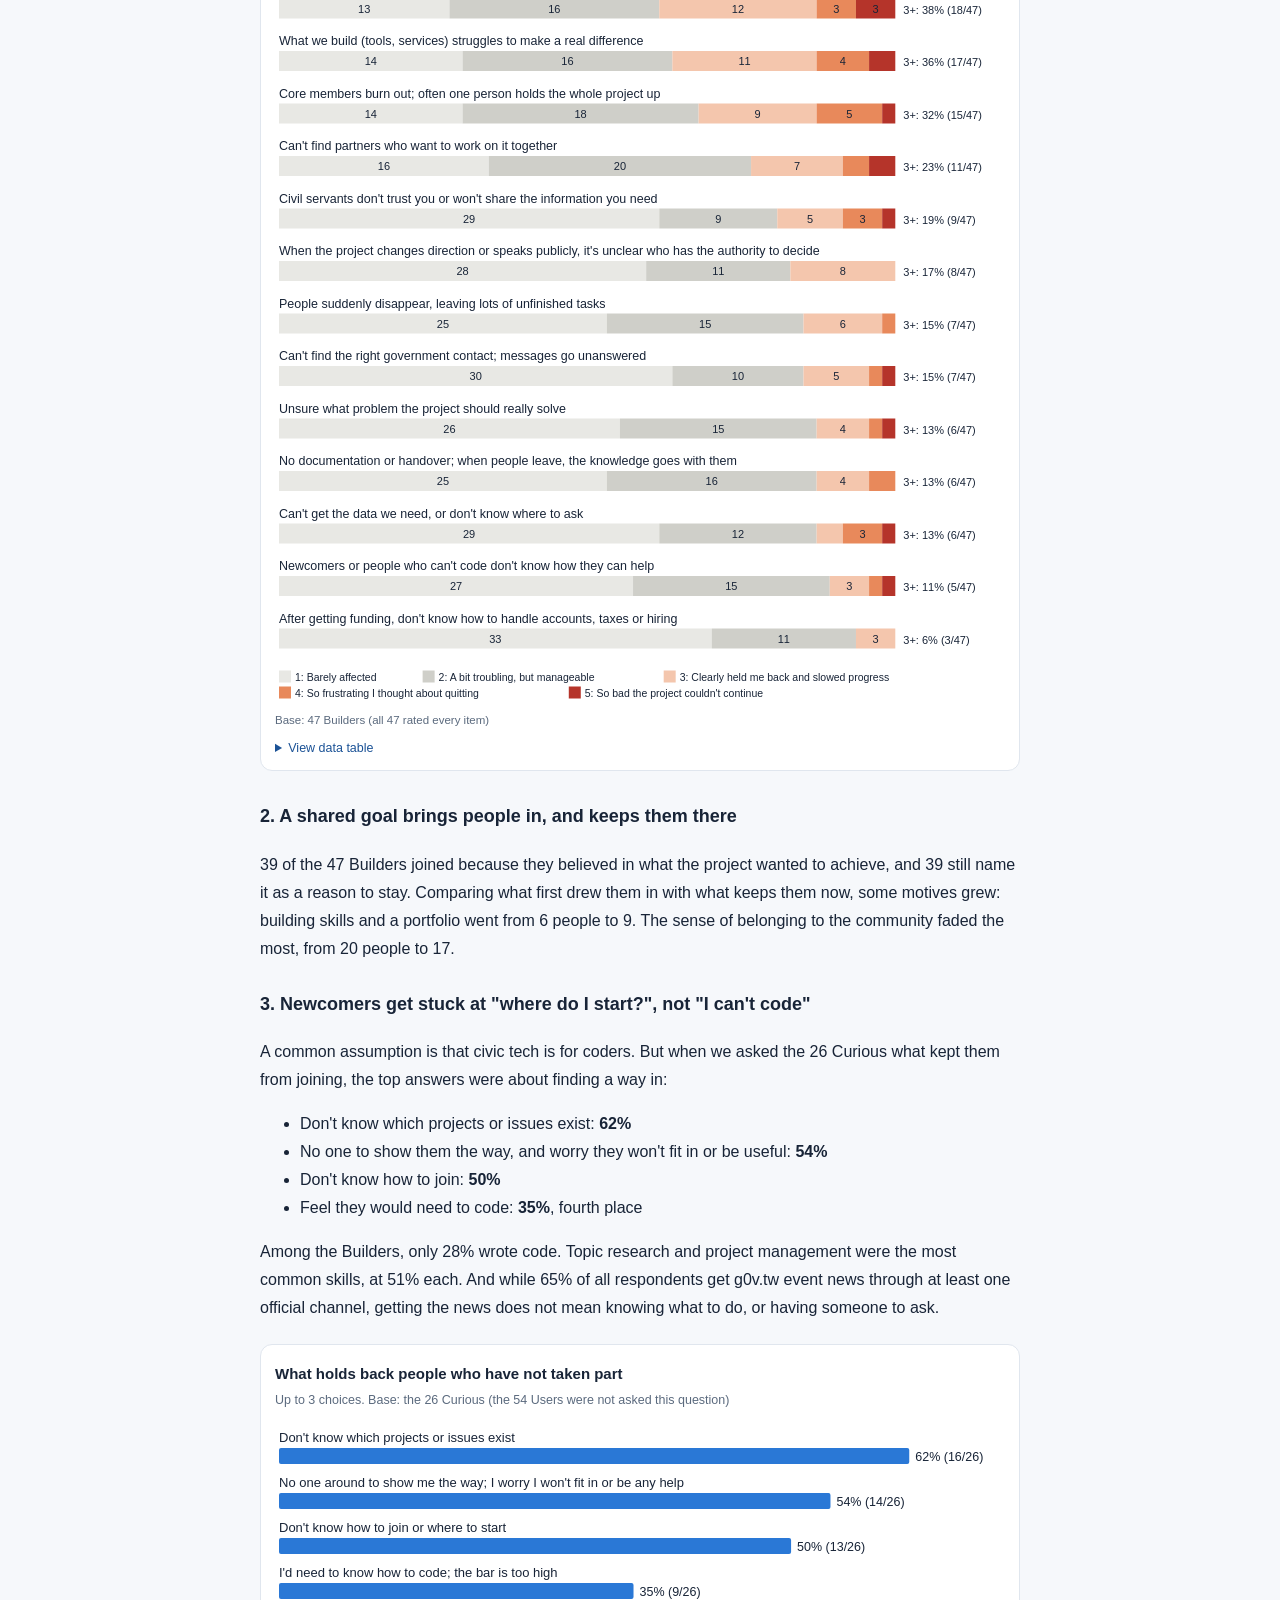
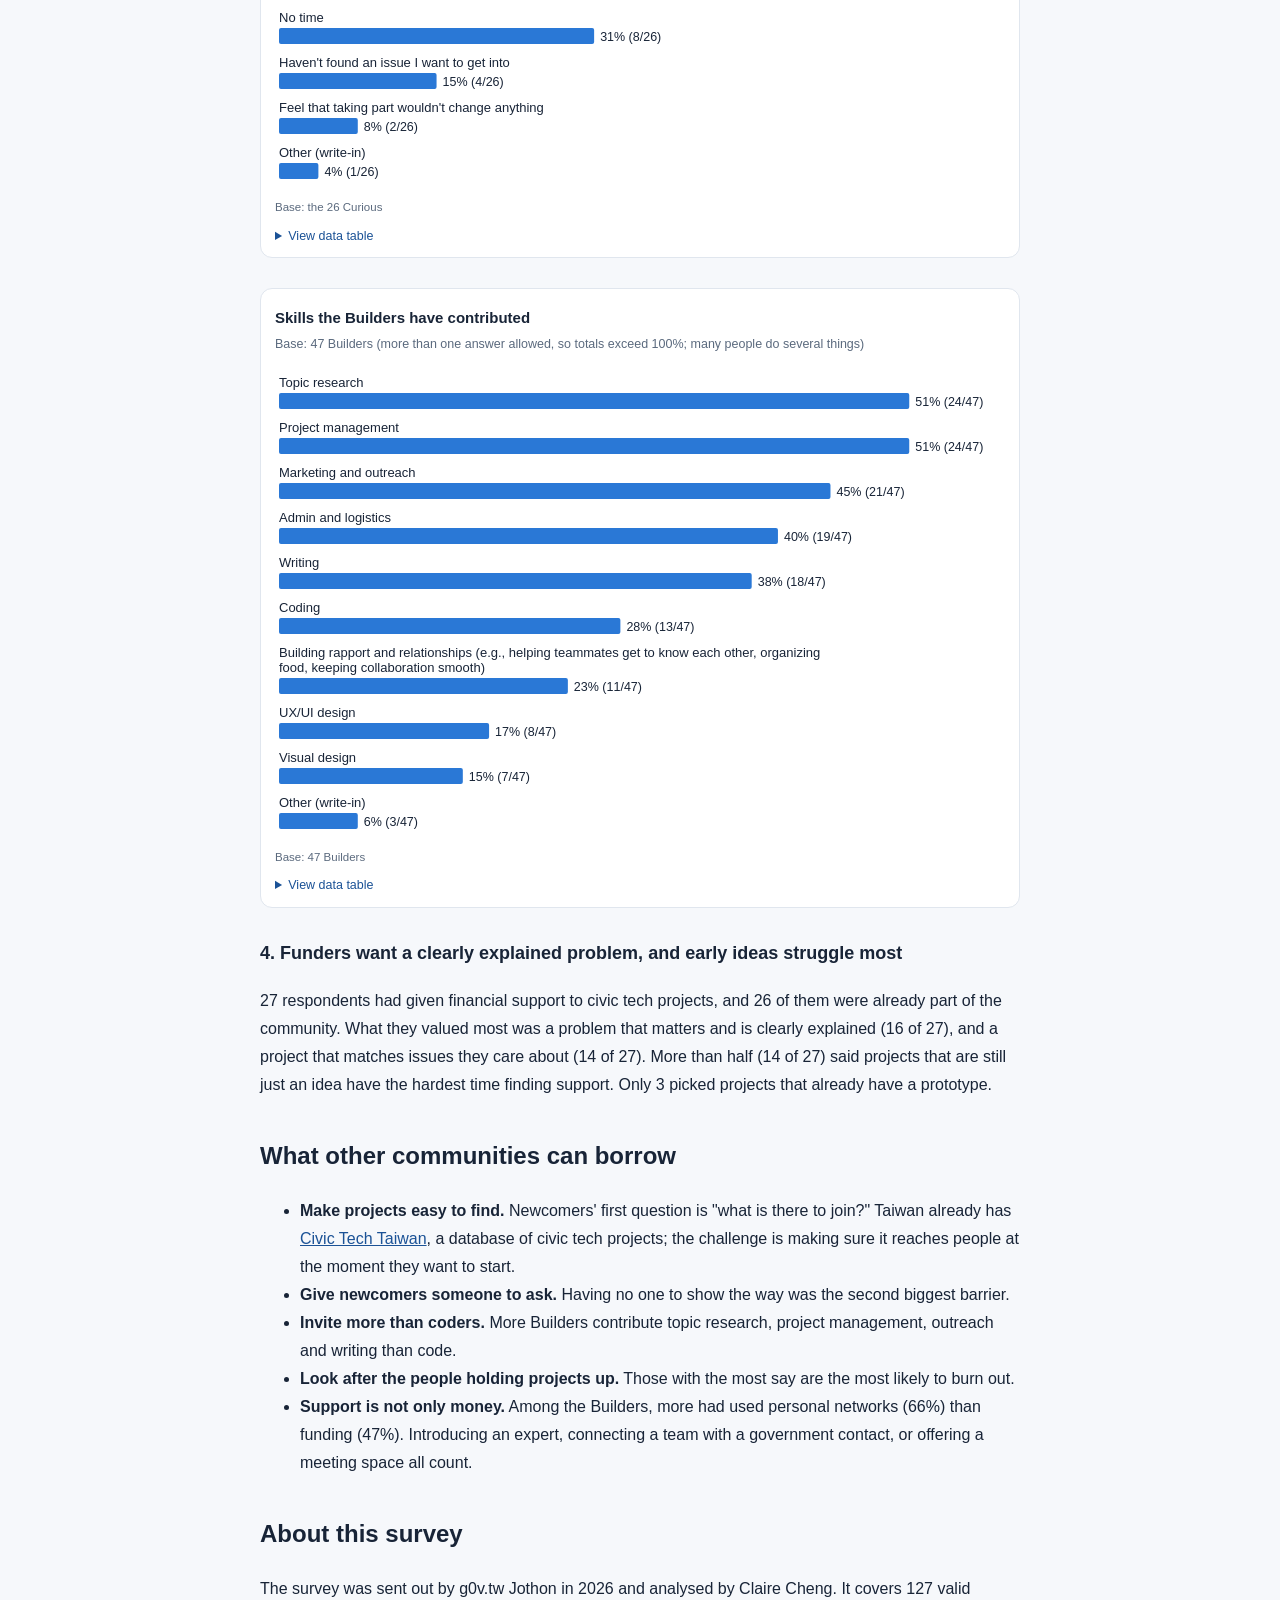
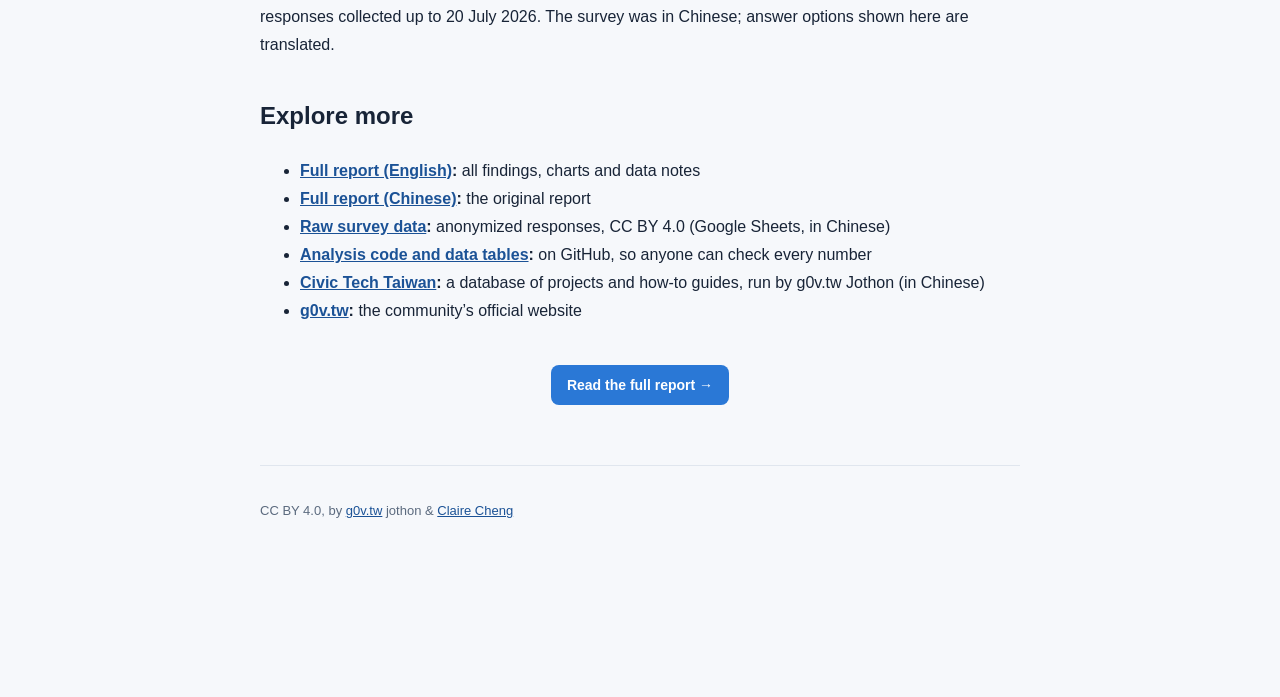
==== commit 5f0138aa: "英文精華版：「About this survey」拿掉研究限制，限制只留在完整版 Co-Authored-By: Claude Opus 5.5 <noreply@anthropic.com>" ====
--- a/docs/en/index.html
+++ b/docs/en/index.html
@@ -49,9 +49,9 @@
 <h2 id="what-other-communities-can-borrow">What other communities can borrow</h2>
 <ul><li><strong>Make projects easy to find.</strong> Newcomers' first question is "what is there to join?" Taiwan already has <a href="https://civictech.tw/" target="_blank" rel="noopener">Civic Tech Taiwan</a>, a database of civic tech projects; the challenge is making sure it reaches people at the moment they want to start.</li><li><strong>Give newcomers someone to ask.</strong> Having no one to show the way was the second biggest barrier.</li><li><strong>Invite more than coders.</strong> More Builders contribute topic research, project management, outreach and writing than code.</li><li><strong>Look after the people holding projects up.</strong> Those with the most say are the most likely to burn out.</li><li><strong>Support is not only money.</strong> Among the Builders, more had used personal networks (66%) than funding (47%). Introducing an expert, connecting a team with a government contact, or offering a meeting space all count.</li></ul>
 <h2 id="about-this-survey">About this survey</h2>
-<p>The survey was sent out by g0v.tw Jothon in 2026 and analysed by Claire Cheng. It covers 127 valid responses collected up to 20 July 2026. Because it was shared through g0v.tw and related community channels, the respondents lean toward people already interested in civic tech, and the results describe them rather than the general public. Some groups are small (8 to 27 people), so treat those numbers as signals, not proof. The survey was in Chinese; answer options shown here are translated.</p>
+<p>The survey was sent out by g0v.tw Jothon in 2026 and analysed by Claire Cheng. It covers 127 valid responses collected up to 20 July 2026. The survey was in Chinese; answer options shown here are translated.</p>
 <h2 id="explore-more">Explore more</h2>
-<ul><li><strong><a href="full/" target="_blank" rel="noopener">Full report (English)</a>:</strong> all findings, charts and data notes</li><li><strong><a href="../" target="_blank" rel="noopener">Full report (Chinese)</a>:</strong> the original report</li><li><strong><a href="https://docs.google.com/spreadsheets/d/1Z7am3yalgPbQLureQS0tWTofSKrLJRAI4473pFLErag/edit?gid=780169479#gid=780169479" target="_blank" rel="noopener">Raw survey data</a>:</strong> anonymized responses, CC BY 4.0 (Google Sheets, in Chinese)</li><li><strong><a href="https://github.com/Legendream/Taiwan-civic-tech-research" target="_blank" rel="noopener">Analysis code and data tables</a>:</strong> on GitHub, so anyone can check every number</li><li><strong><a href="https://civictech.tw/" target="_blank" rel="noopener">Civic Tech Taiwan</a>:</strong> a database of projects and how-to guides, run by g0v.tw Jothon (in Chinese)</li><li><strong><a href="https://g0v.tw/" target="_blank" rel="noopener">g0v.tw</a>:</strong> the community’s official website</li></ul>
+<ul><li><strong><a href="full/" target="_blank" rel="noopener">Full report (English)</a>:</strong> all findings, charts and data notes</li><li><strong><a href="../full/" target="_blank" rel="noopener">Full report (Chinese)</a>:</strong> the original report</li><li><strong><a href="https://docs.google.com/spreadsheets/d/1Z7am3yalgPbQLureQS0tWTofSKrLJRAI4473pFLErag/edit?gid=780169479#gid=780169479" target="_blank" rel="noopener">Raw survey data</a>:</strong> anonymized responses, CC BY 4.0 (Google Sheets, in Chinese)</li><li><strong><a href="https://github.com/Legendream/Taiwan-civic-tech-research" target="_blank" rel="noopener">Analysis code and data tables</a>:</strong> on GitHub, so anyone can check every number</li><li><strong><a href="https://civictech.tw/" target="_blank" rel="noopener">Civic Tech Taiwan</a>:</strong> a database of projects and how-to guides, run by g0v.tw Jothon (in Chinese)</li><li><strong><a href="https://g0v.tw/" target="_blank" rel="noopener">g0v.tw</a>:</strong> the community’s official website</li></ul>
 
       <p class="cta-row"><a class="download-link" href="full/">Read the full report →</a></p>
 
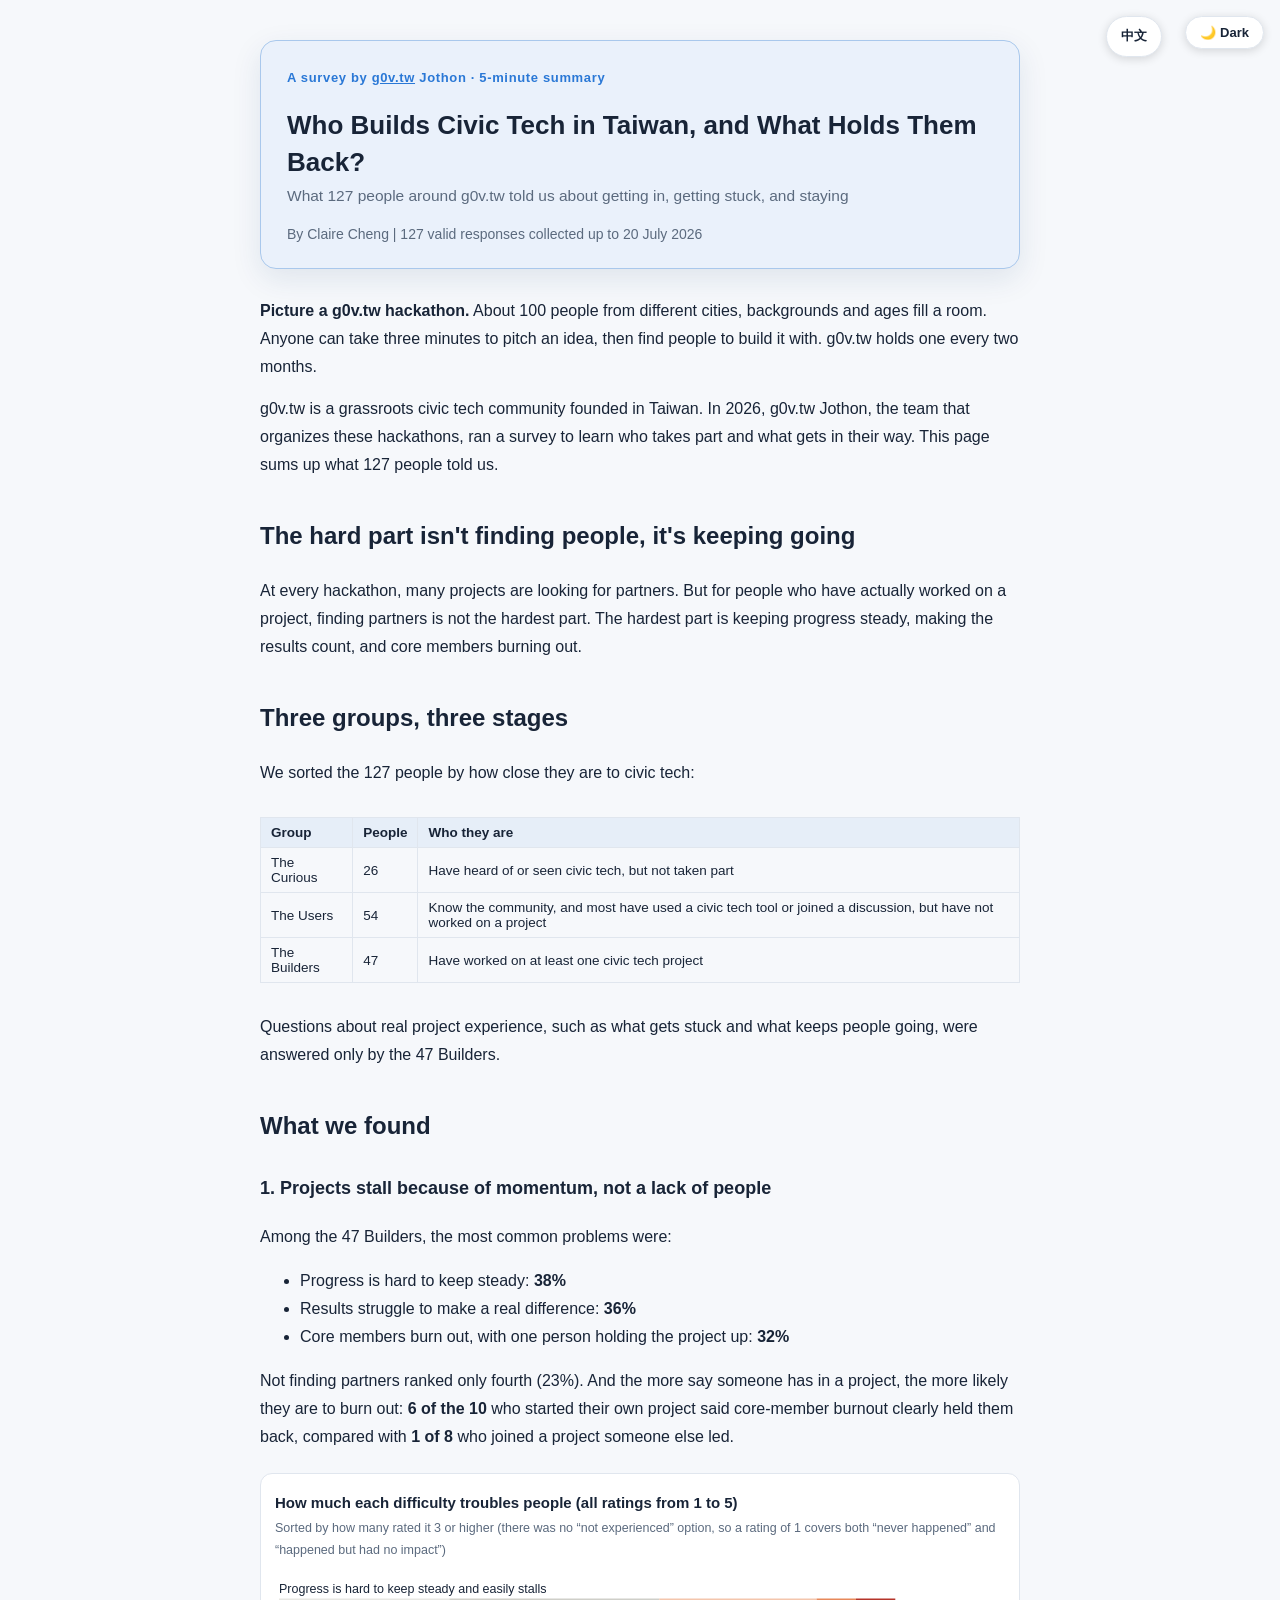
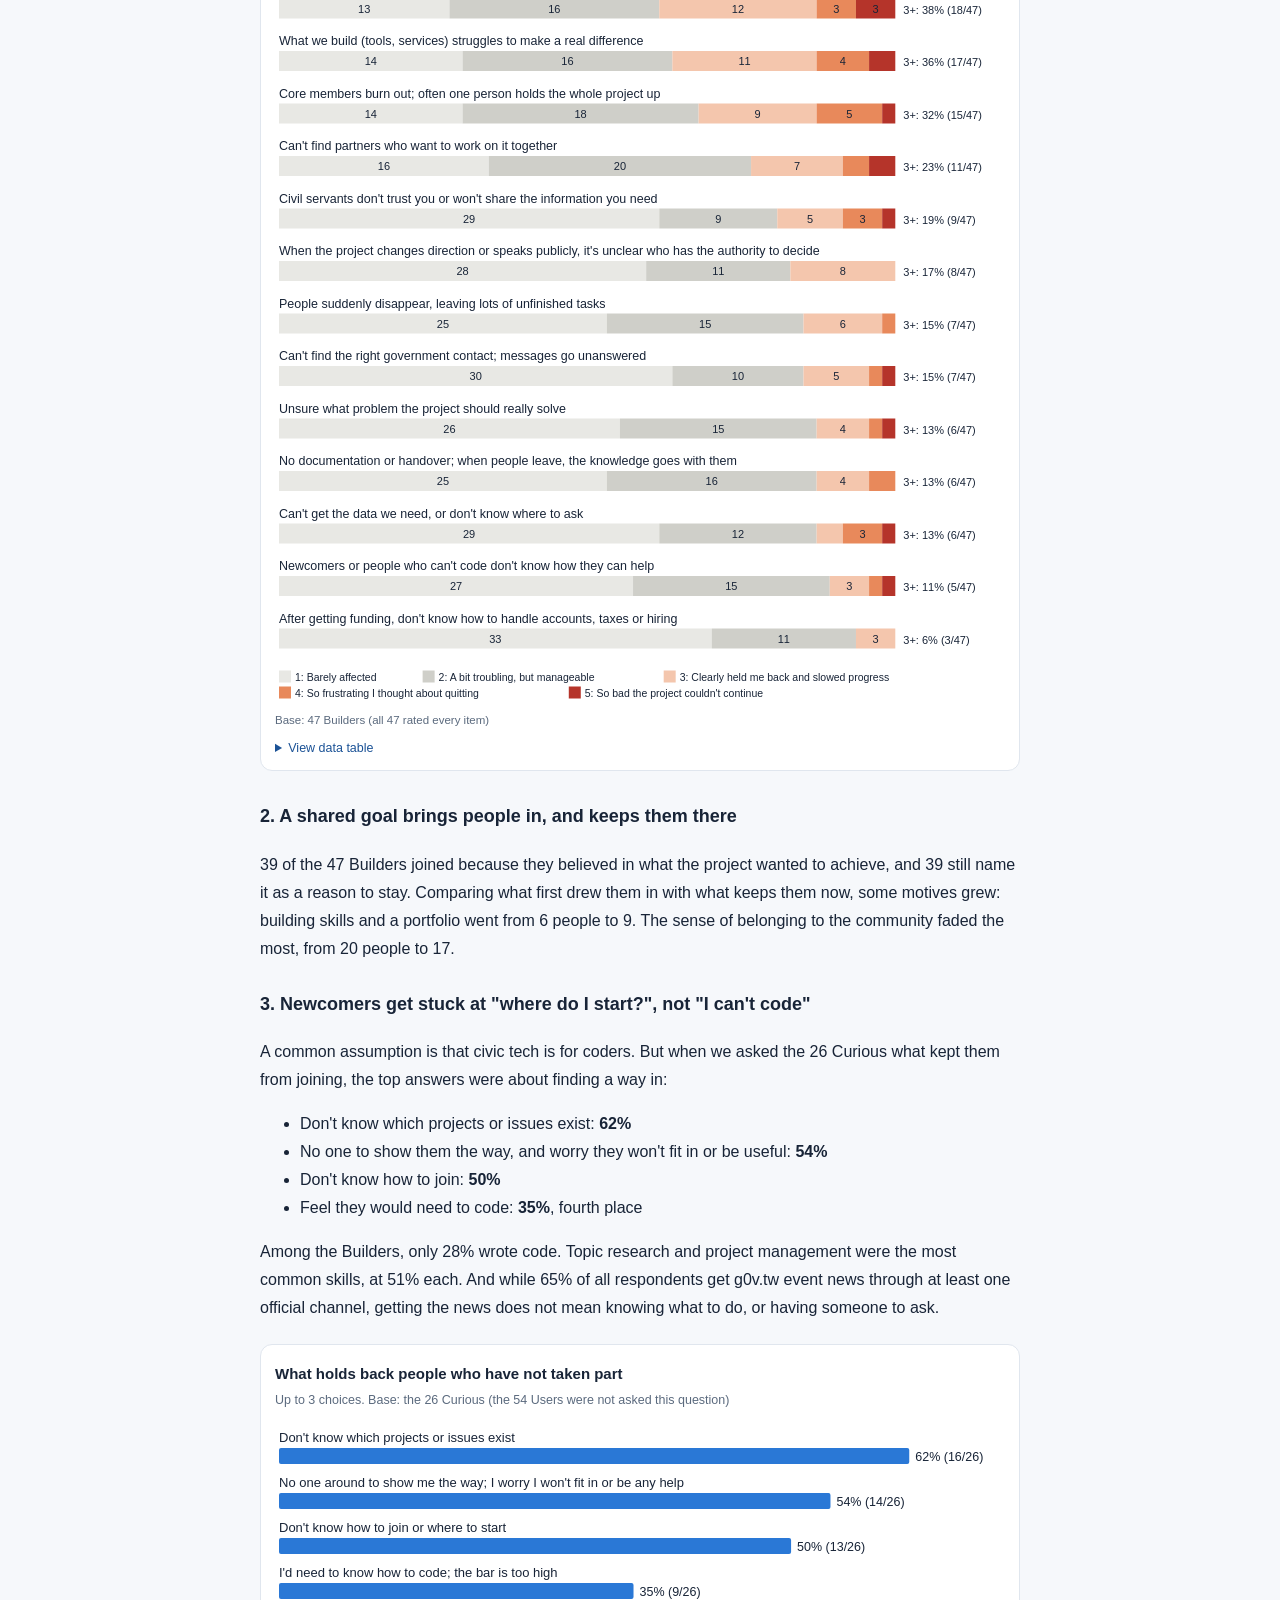
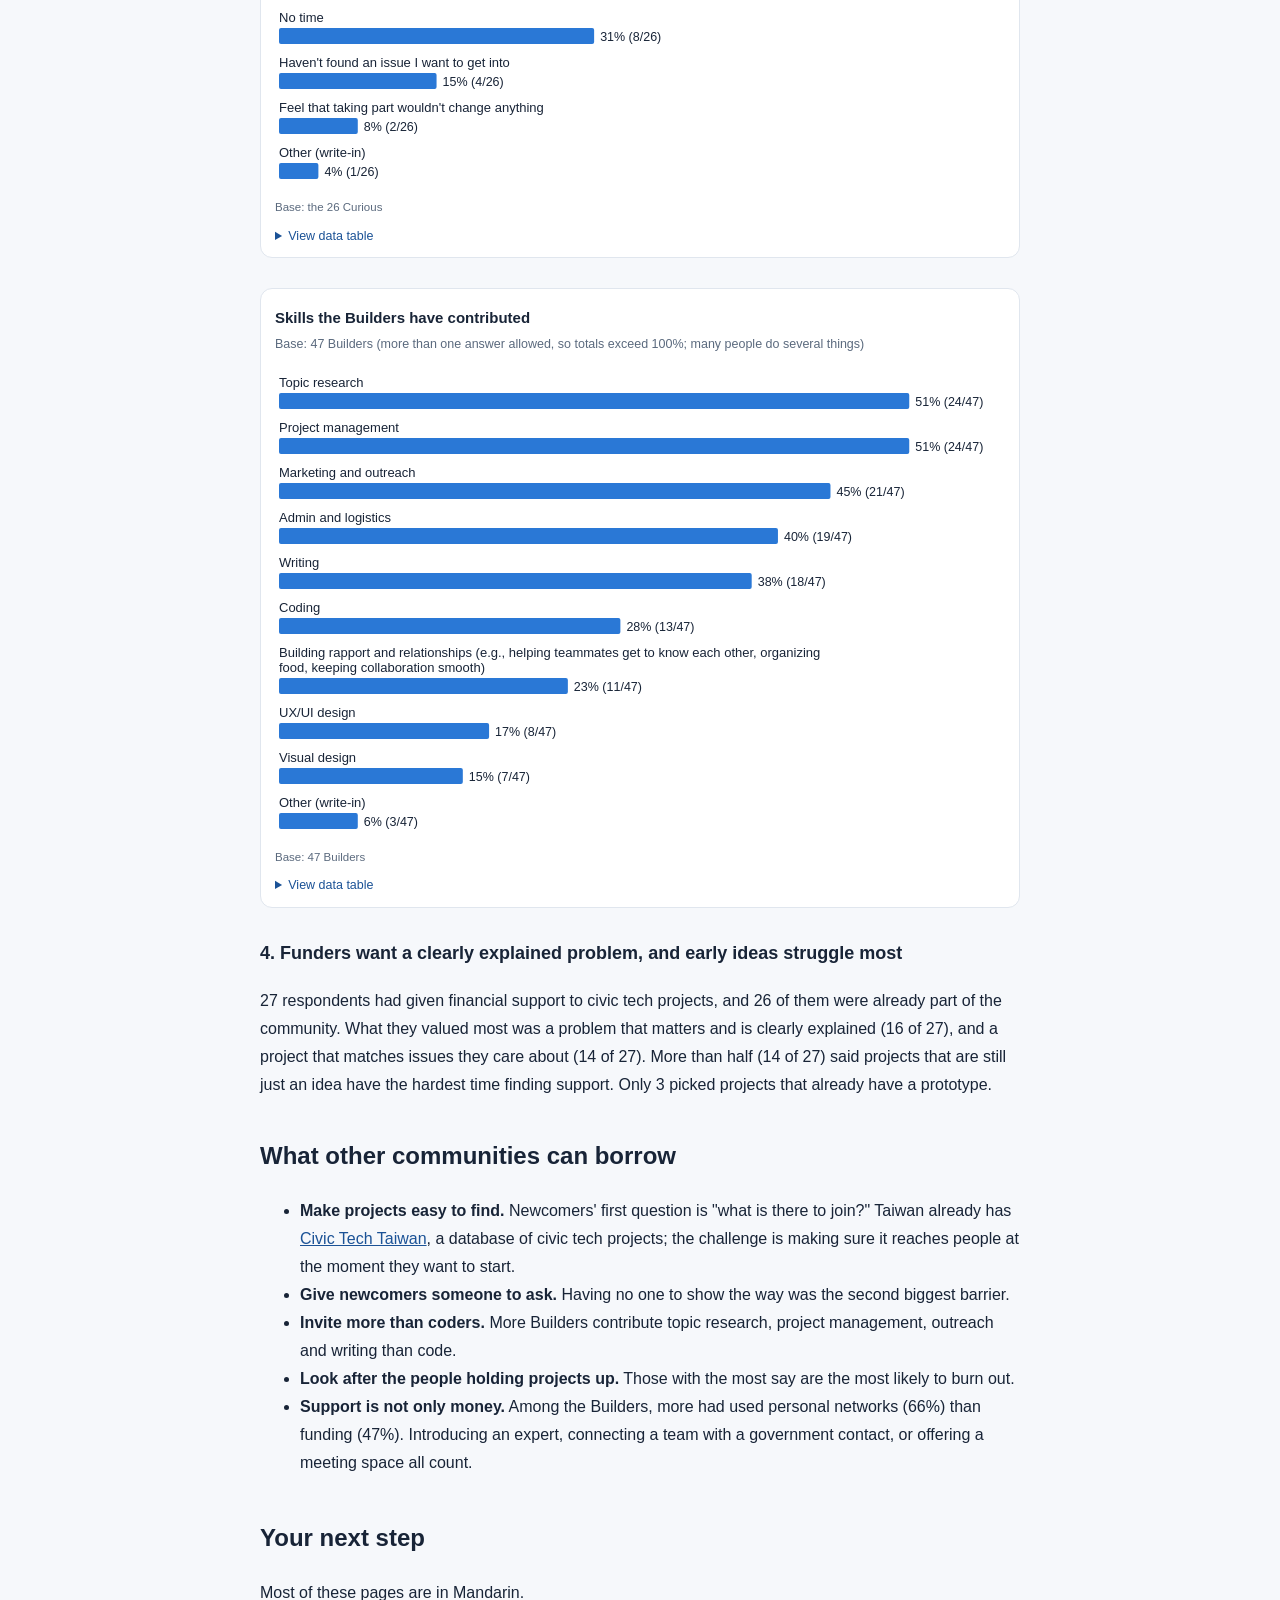
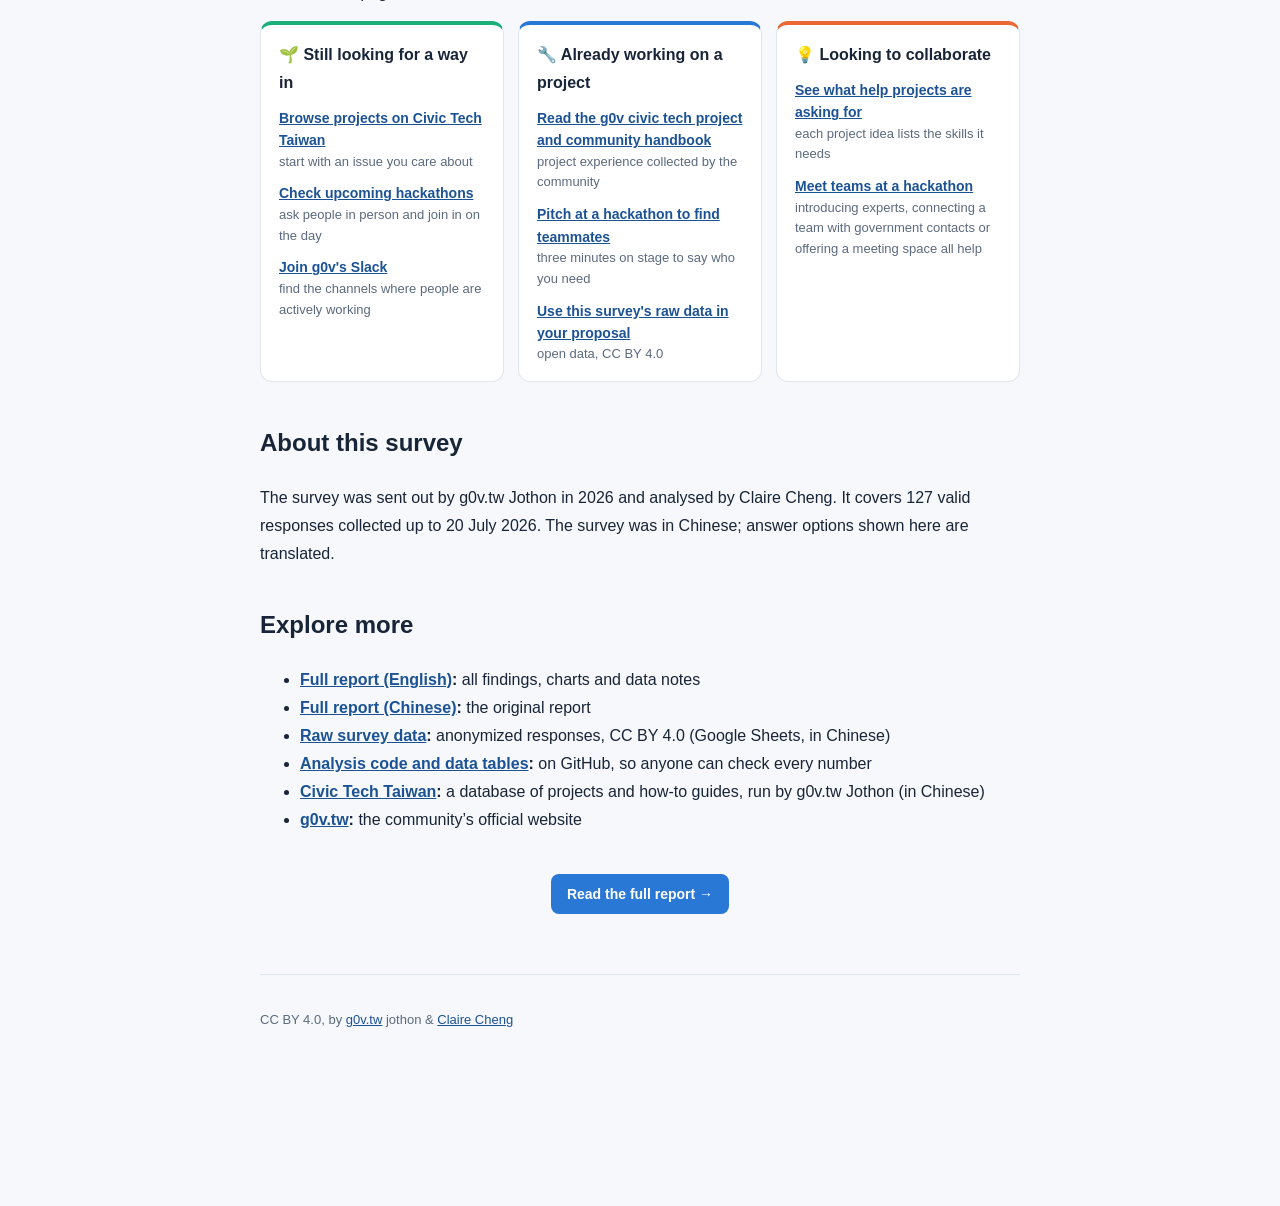
==== commit 08304e31: "英文精華版與完整版加入行動呼籲「Your next step」 - 新增 英文版/行動呼籲.md：三張身分卡，前兩張連結同中文版；   第三張改為「Looking to collaborate」，不放" ====
--- a/docs/en/index.html
+++ b/docs/en/index.html
@@ -48,6 +48,15 @@
 <p>27 respondents had given financial support to civic tech projects, and 26 of them were already part of the community. What they valued most was a problem that matters and is clearly explained (16 of 27), and a project that matches issues they care about (14 of 27). More than half (14 of 27) said projects that are still just an idea have the hardest time finding support. Only 3 picked projects that already have a prototype.</p>
 <h2 id="what-other-communities-can-borrow">What other communities can borrow</h2>
 <ul><li><strong>Make projects easy to find.</strong> Newcomers' first question is "what is there to join?" Taiwan already has <a href="https://civictech.tw/" target="_blank" rel="noopener">Civic Tech Taiwan</a>, a database of civic tech projects; the challenge is making sure it reaches people at the moment they want to start.</li><li><strong>Give newcomers someone to ask.</strong> Having no one to show the way was the second biggest barrier.</li><li><strong>Invite more than coders.</strong> More Builders contribute topic research, project management, outreach and writing than code.</li><li><strong>Look after the people holding projects up.</strong> Those with the most say are the most likely to burn out.</li><li><strong>Support is not only money.</strong> Among the Builders, more had used personal networks (66%) than funding (47%). Introducing an expert, connecting a team with a government contact, or offering a meeting space all count.</li></ul>
+      <section class="next-steps" id="next-steps">
+        <h2>Your next step</h2>
+        <p>Most of these pages are in Mandarin.</p>
+        <div class="next-steps-grid">
+          <div class="next-step-card"><h3>🌱 Still looking for a way in</h3><ul><li><a href="https://civictech.tw/" target="_blank" rel="noopener">Browse projects on Civic Tech Taiwan</a><span class="step-why">start with an issue you care about</span></li><li><a href="https://g0v.hackmd.io/@jothon/event_promote_rundown" target="_blank" rel="noopener">Check upcoming hackathons</a><span class="step-why">ask people in person and join in on the day</span></li><li><a href="https://g0v.hackmd.io/@daisuke/ryjkbFyuS" target="_blank" rel="noopener">Join g0v&#x27;s Slack</a><span class="step-why">find the channels where people are actively working</span></li></ul></div>
+          <div class="next-step-card"><h3>🔧 Already working on a project</h3><ul><li><a href="https://g0v.hackmd.io/@jothon/ctpbook/" target="_blank" rel="noopener">Read the g0v civic tech project and community handbook</a><span class="step-why">project experience collected by the community</span></li><li><a href="https://g0v.hackmd.io/@jothon/event_promote_rundown" target="_blank" rel="noopener">Pitch at a hackathon to find teammates</a><span class="step-why">three minutes on stage to say who you need</span></li><li><a href="https://docs.google.com/spreadsheets/d/1Z7am3yalgPbQLureQS0tWTofSKrLJRAI4473pFLErag/edit?gid=780169479#gid=780169479" target="_blank" rel="noopener">Use this survey&#x27;s raw data in your proposal</a><span class="step-why">open data, CC BY 4.0</span></li></ul></div>
+          <div class="next-step-card"><h3>💡 Looking to collaborate</h3><ul><li><a href="https://civictech.tw/#wish-pool" target="_blank" rel="noopener">See what help projects are asking for</a><span class="step-why">each project idea lists the skills it needs</span></li><li><a href="https://g0v.hackmd.io/@jothon/event_promote_rundown" target="_blank" rel="noopener">Meet teams at a hackathon</a><span class="step-why">introducing experts, connecting a team with government contacts or offering a meeting space all help</span></li></ul></div>
+        </div>
+      </section>
 <h2 id="about-this-survey">About this survey</h2>
 <p>The survey was sent out by g0v.tw Jothon in 2026 and analysed by Claire Cheng. It covers 127 valid responses collected up to 20 July 2026. The survey was in Chinese; answer options shown here are translated.</p>
 <h2 id="explore-more">Explore more</h2>
--- a/docs/css/style.css
+++ b/docs/css/style.css
@@ -570,3 +570,29 @@
   section.chapter > h2:not(.part-title) { font-size: 18px; }
   body { font-size: 15.5px; }
 }
+
+/* -------------------------------------------------- 行動呼籲（中文精華版、完整版共用，22_build_summary_zh.py 產生） */
+.next-steps { margin: 40px 0; }
+.next-steps h2 { margin-top: 0; }
+.next-steps-grid {
+  display: grid;
+  grid-template-columns: repeat(auto-fit, minmax(210px, 1fr));
+  gap: 14px;
+  margin-top: 14px;
+}
+.next-step-card {
+  padding: 16px 18px;
+  border: 1px solid var(--border);
+  border-top: 4px solid var(--primary);
+  border-radius: 12px;
+  background: var(--surface);
+}
+.next-step-card h3 { margin: 0 0 10px; font-size: 16px; }
+.next-step-card ul { margin: 0; padding-left: 0; list-style: none; }
+.next-step-card li { margin: 0 0 10px; font-size: 14px; line-height: 1.6; }
+.next-step-card li:last-child { margin-bottom: 0; }
+.next-step-card li a { font-weight: 600; display: block; }
+.next-step-card .step-why { color: var(--text-dim); font-size: 13px; }
+.next-step-card:nth-child(1) { border-top-color: var(--layer-never); }
+.next-step-card:nth-child(2) { border-top-color: var(--layer-done); }
+.next-step-card:nth-child(3) { border-top-color: var(--accent); }
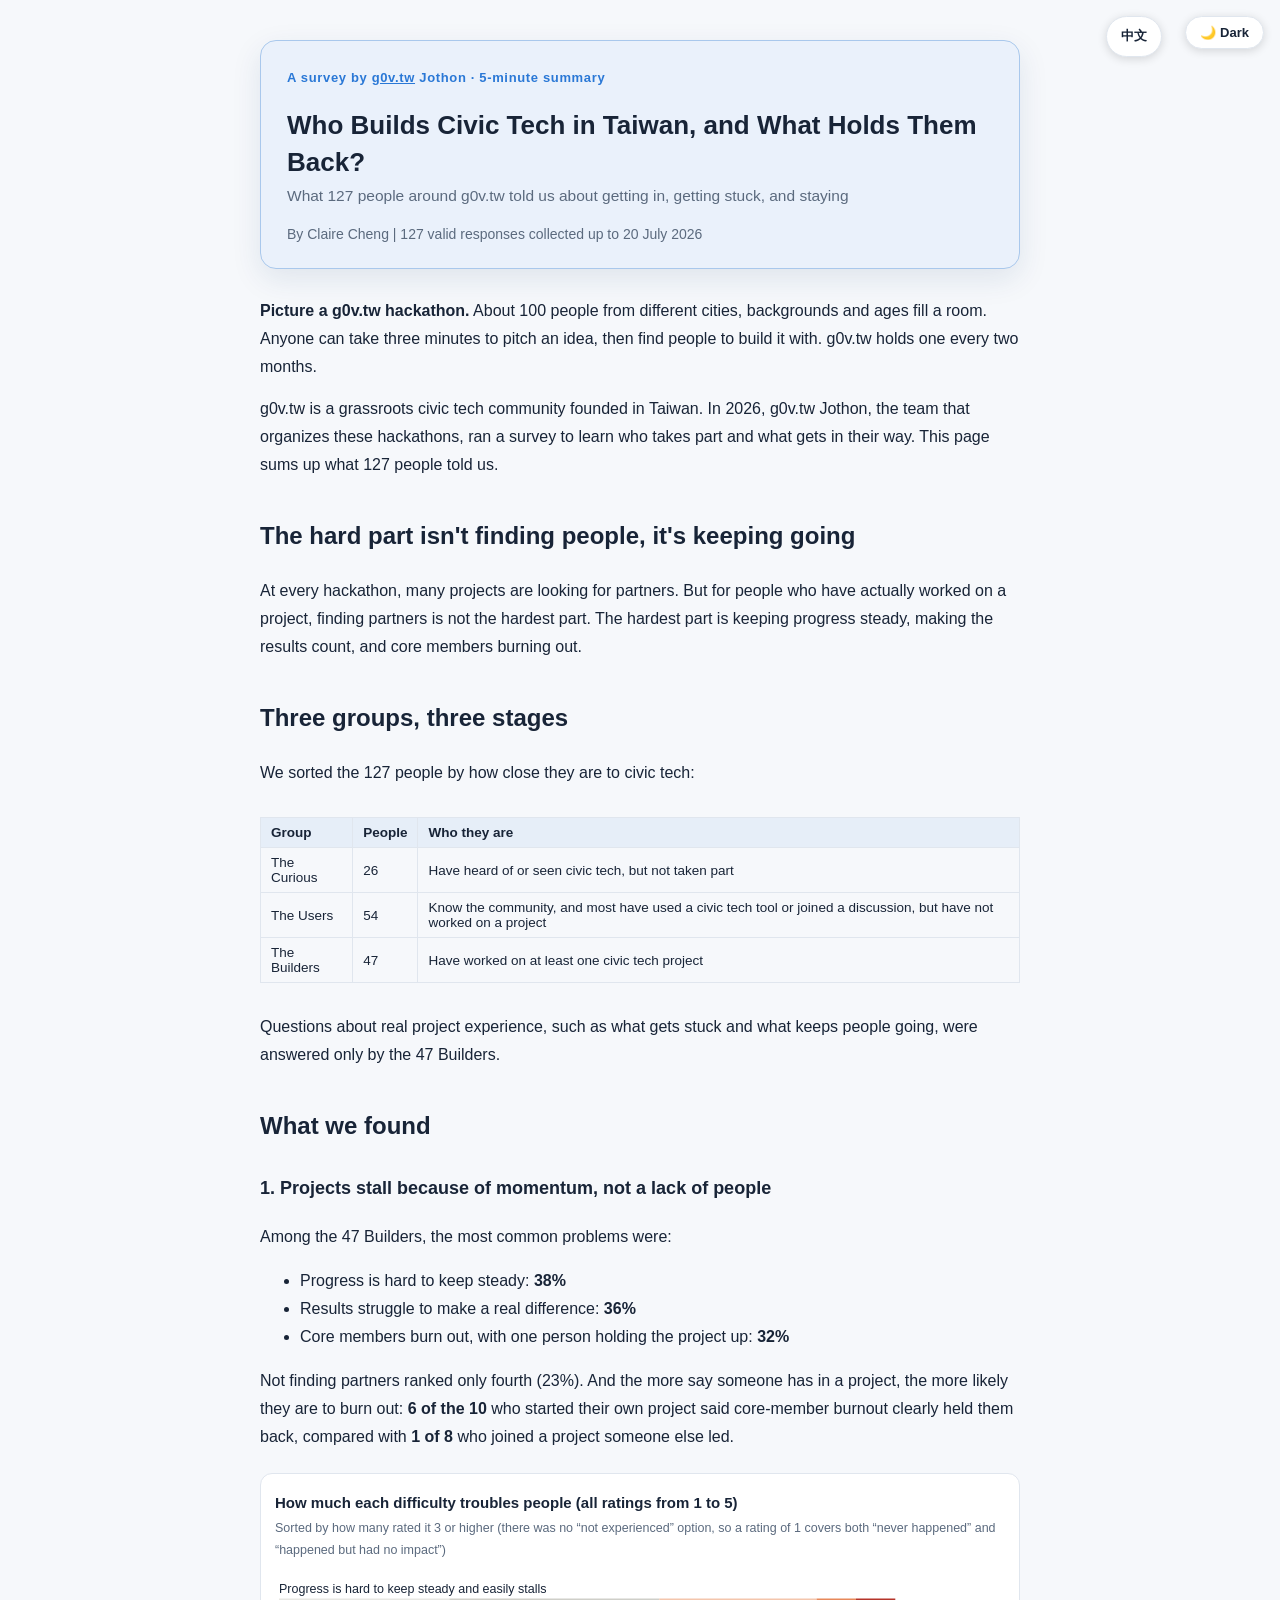
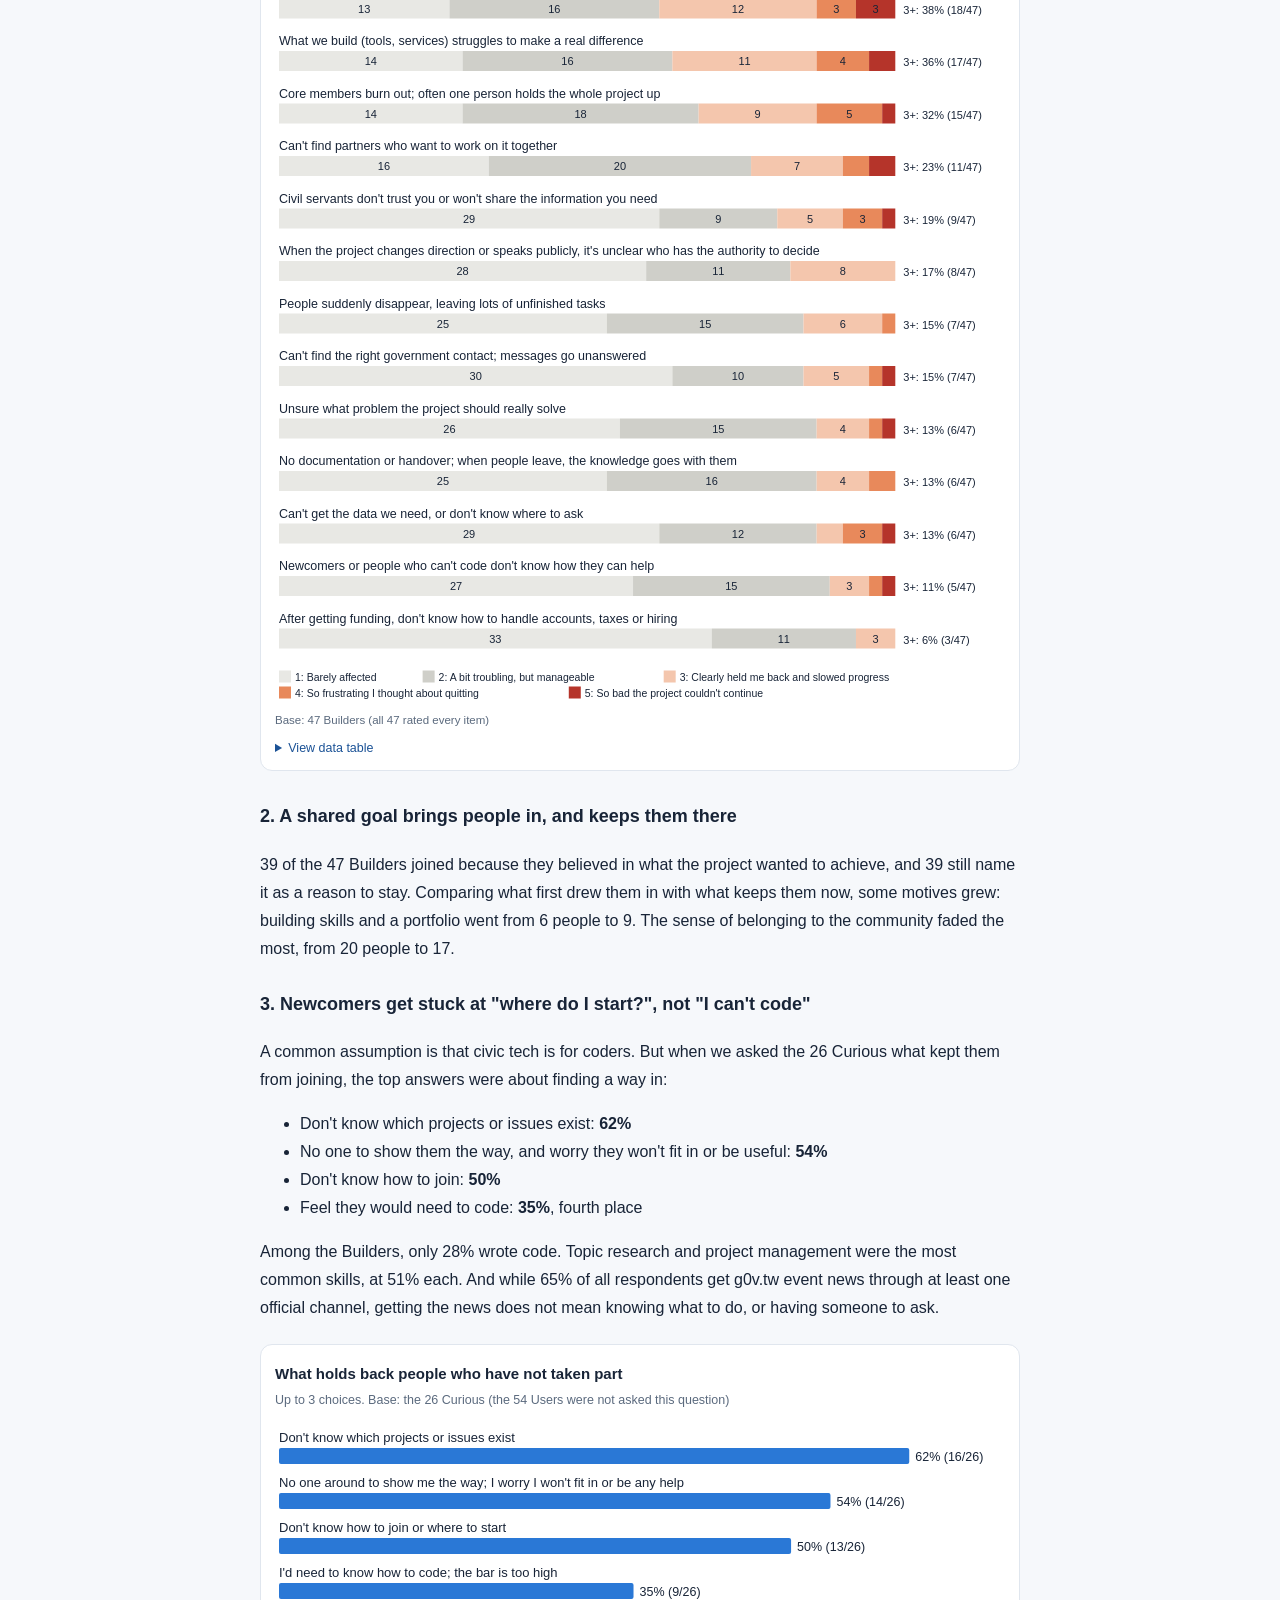
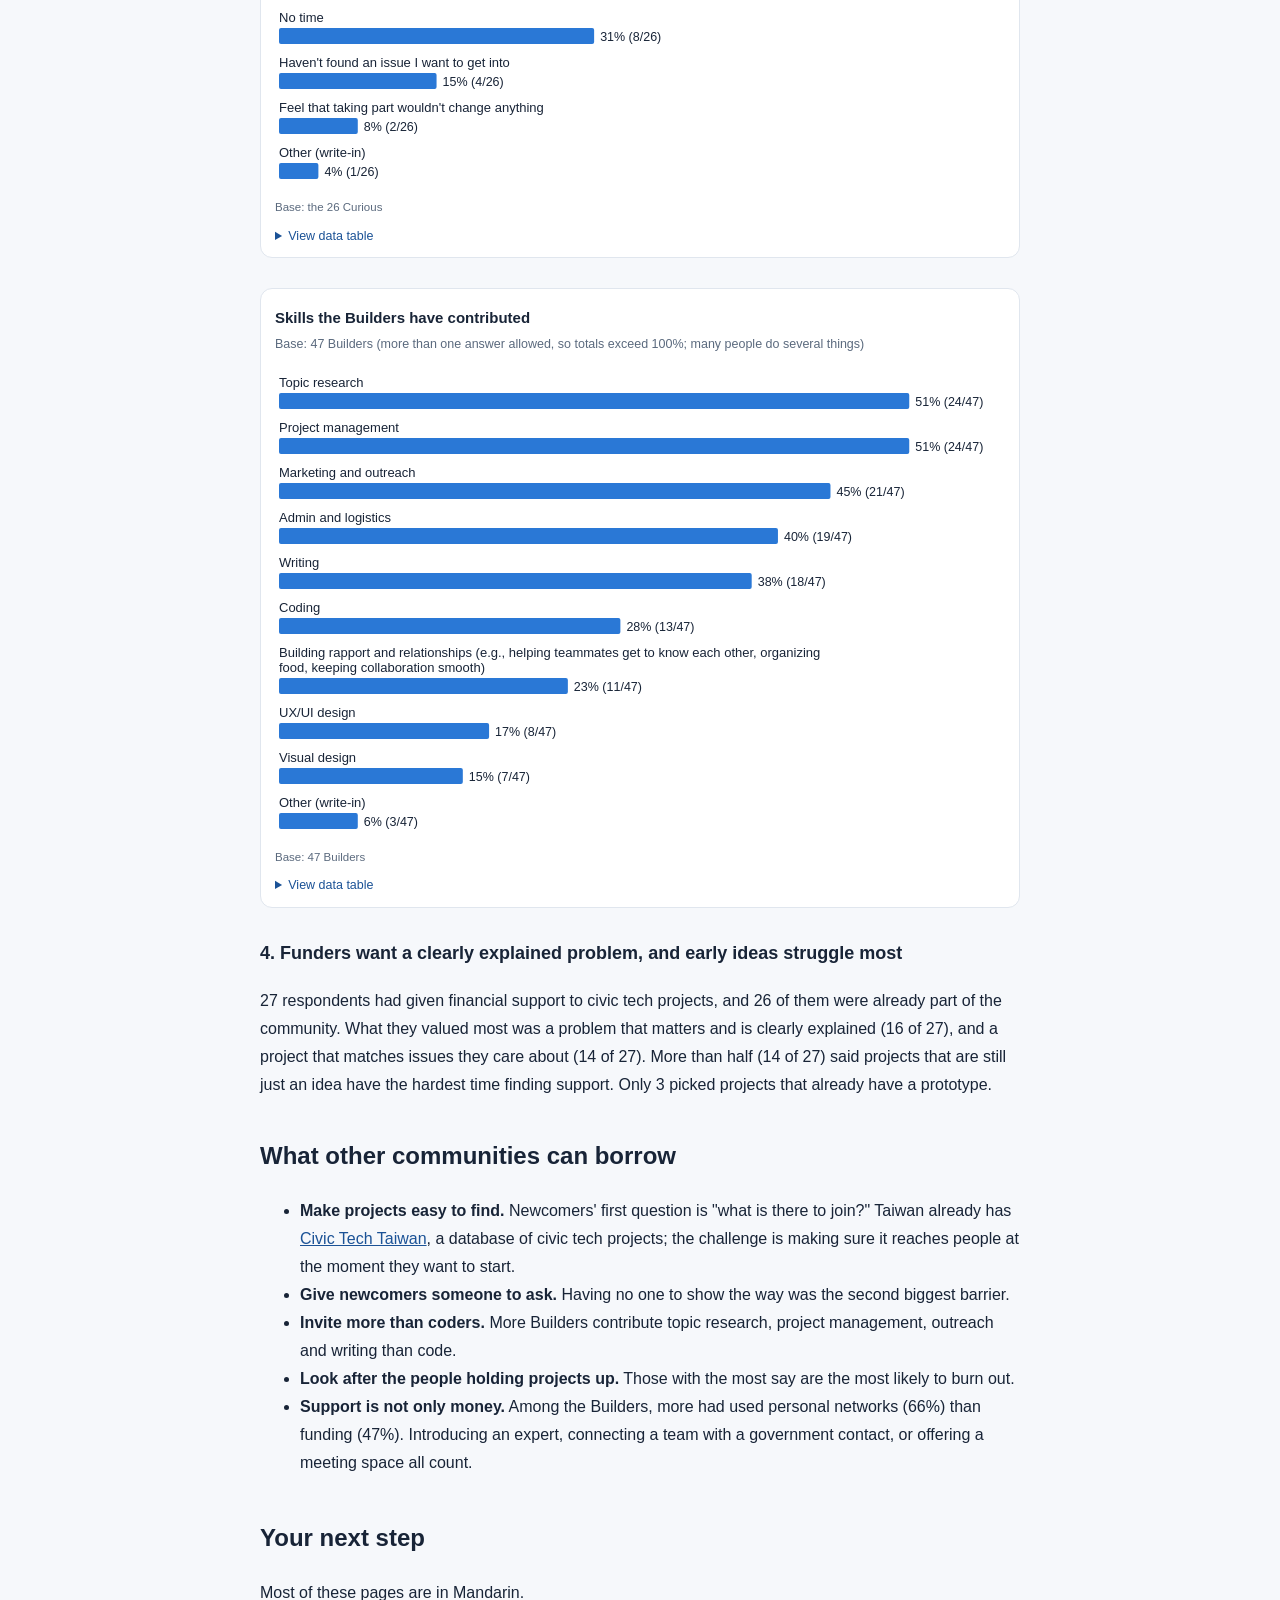
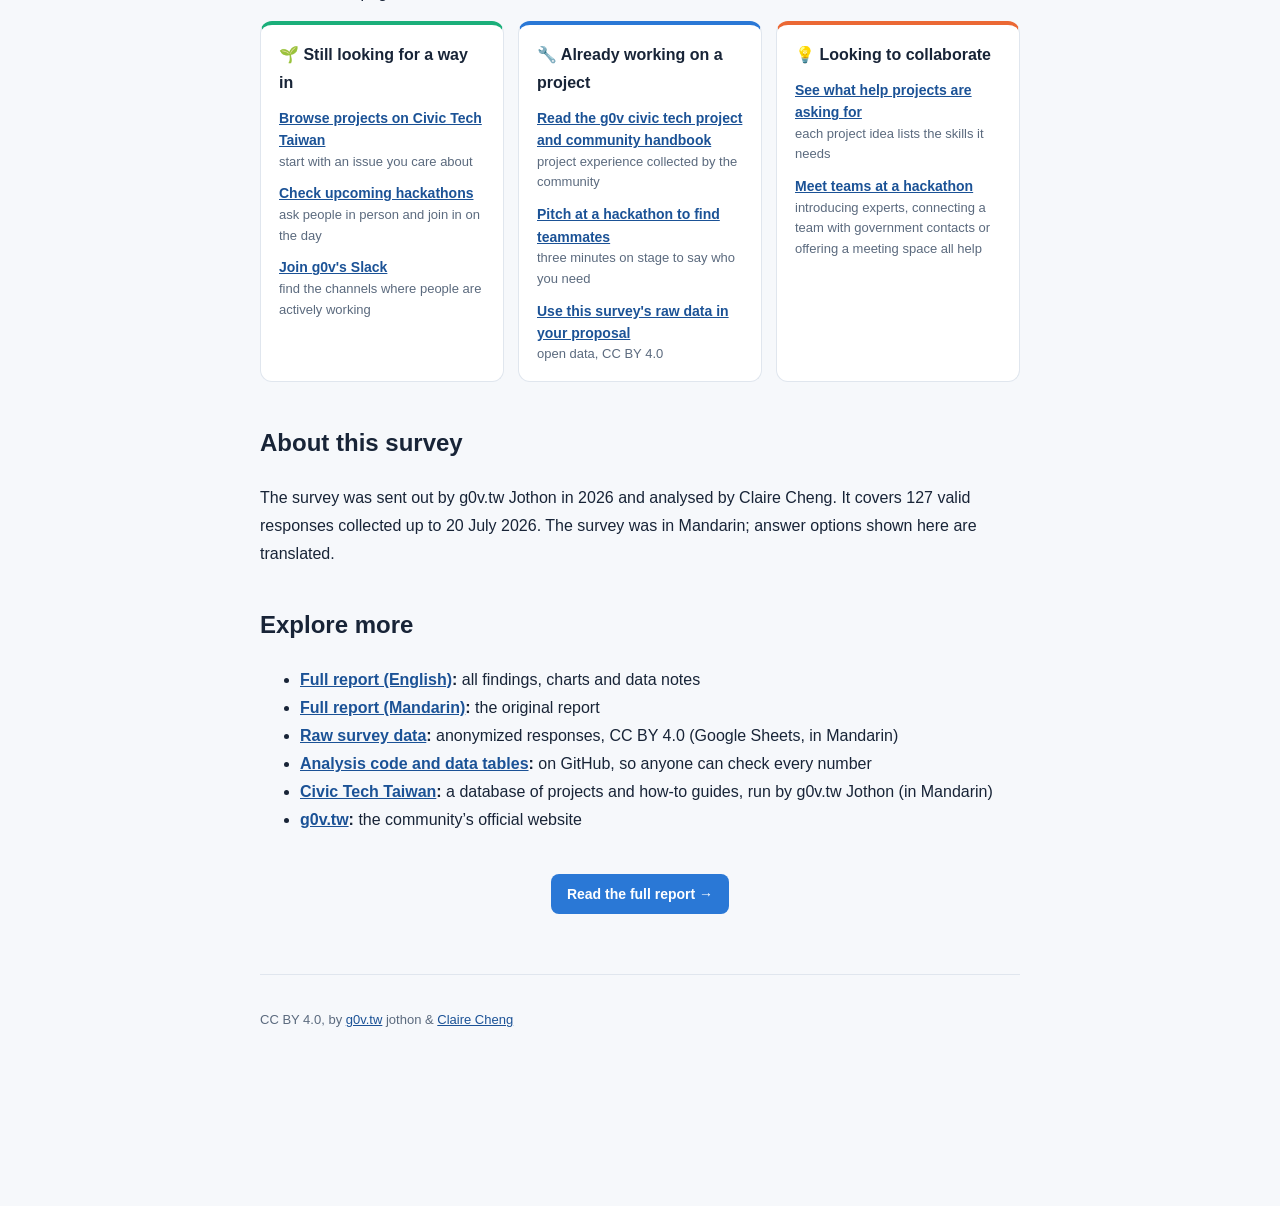
==== commit 0bfd50ae: "英文頁面的 Chinese 一律改為 Mandarin 精華版 4 處、完整版 3 處，連同精華版初稿同步更新；重產英文網頁與 Word 檔  Co-Authored-By: Claude Opus " ====
--- a/docs/en/index.html
+++ b/docs/en/index.html
@@ -58,9 +58,9 @@
         </div>
       </section>
 <h2 id="about-this-survey">About this survey</h2>
-<p>The survey was sent out by g0v.tw Jothon in 2026 and analysed by Claire Cheng. It covers 127 valid responses collected up to 20 July 2026. The survey was in Chinese; answer options shown here are translated.</p>
+<p>The survey was sent out by g0v.tw Jothon in 2026 and analysed by Claire Cheng. It covers 127 valid responses collected up to 20 July 2026. The survey was in Mandarin; answer options shown here are translated.</p>
 <h2 id="explore-more">Explore more</h2>
-<ul><li><strong><a href="full/" target="_blank" rel="noopener">Full report (English)</a>:</strong> all findings, charts and data notes</li><li><strong><a href="../full/" target="_blank" rel="noopener">Full report (Chinese)</a>:</strong> the original report</li><li><strong><a href="https://docs.google.com/spreadsheets/d/1Z7am3yalgPbQLureQS0tWTofSKrLJRAI4473pFLErag/edit?gid=780169479#gid=780169479" target="_blank" rel="noopener">Raw survey data</a>:</strong> anonymized responses, CC BY 4.0 (Google Sheets, in Chinese)</li><li><strong><a href="https://github.com/Legendream/Taiwan-civic-tech-research" target="_blank" rel="noopener">Analysis code and data tables</a>:</strong> on GitHub, so anyone can check every number</li><li><strong><a href="https://civictech.tw/" target="_blank" rel="noopener">Civic Tech Taiwan</a>:</strong> a database of projects and how-to guides, run by g0v.tw Jothon (in Chinese)</li><li><strong><a href="https://g0v.tw/" target="_blank" rel="noopener">g0v.tw</a>:</strong> the community’s official website</li></ul>
+<ul><li><strong><a href="full/" target="_blank" rel="noopener">Full report (English)</a>:</strong> all findings, charts and data notes</li><li><strong><a href="../full/" target="_blank" rel="noopener">Full report (Mandarin)</a>:</strong> the original report</li><li><strong><a href="https://docs.google.com/spreadsheets/d/1Z7am3yalgPbQLureQS0tWTofSKrLJRAI4473pFLErag/edit?gid=780169479#gid=780169479" target="_blank" rel="noopener">Raw survey data</a>:</strong> anonymized responses, CC BY 4.0 (Google Sheets, in Mandarin)</li><li><strong><a href="https://github.com/Legendream/Taiwan-civic-tech-research" target="_blank" rel="noopener">Analysis code and data tables</a>:</strong> on GitHub, so anyone can check every number</li><li><strong><a href="https://civictech.tw/" target="_blank" rel="noopener">Civic Tech Taiwan</a>:</strong> a database of projects and how-to guides, run by g0v.tw Jothon (in Mandarin)</li><li><strong><a href="https://g0v.tw/" target="_blank" rel="noopener">g0v.tw</a>:</strong> the community’s official website</li></ul>
 
       <p class="cta-row"><a class="download-link" href="full/">Read the full report →</a></p>
 
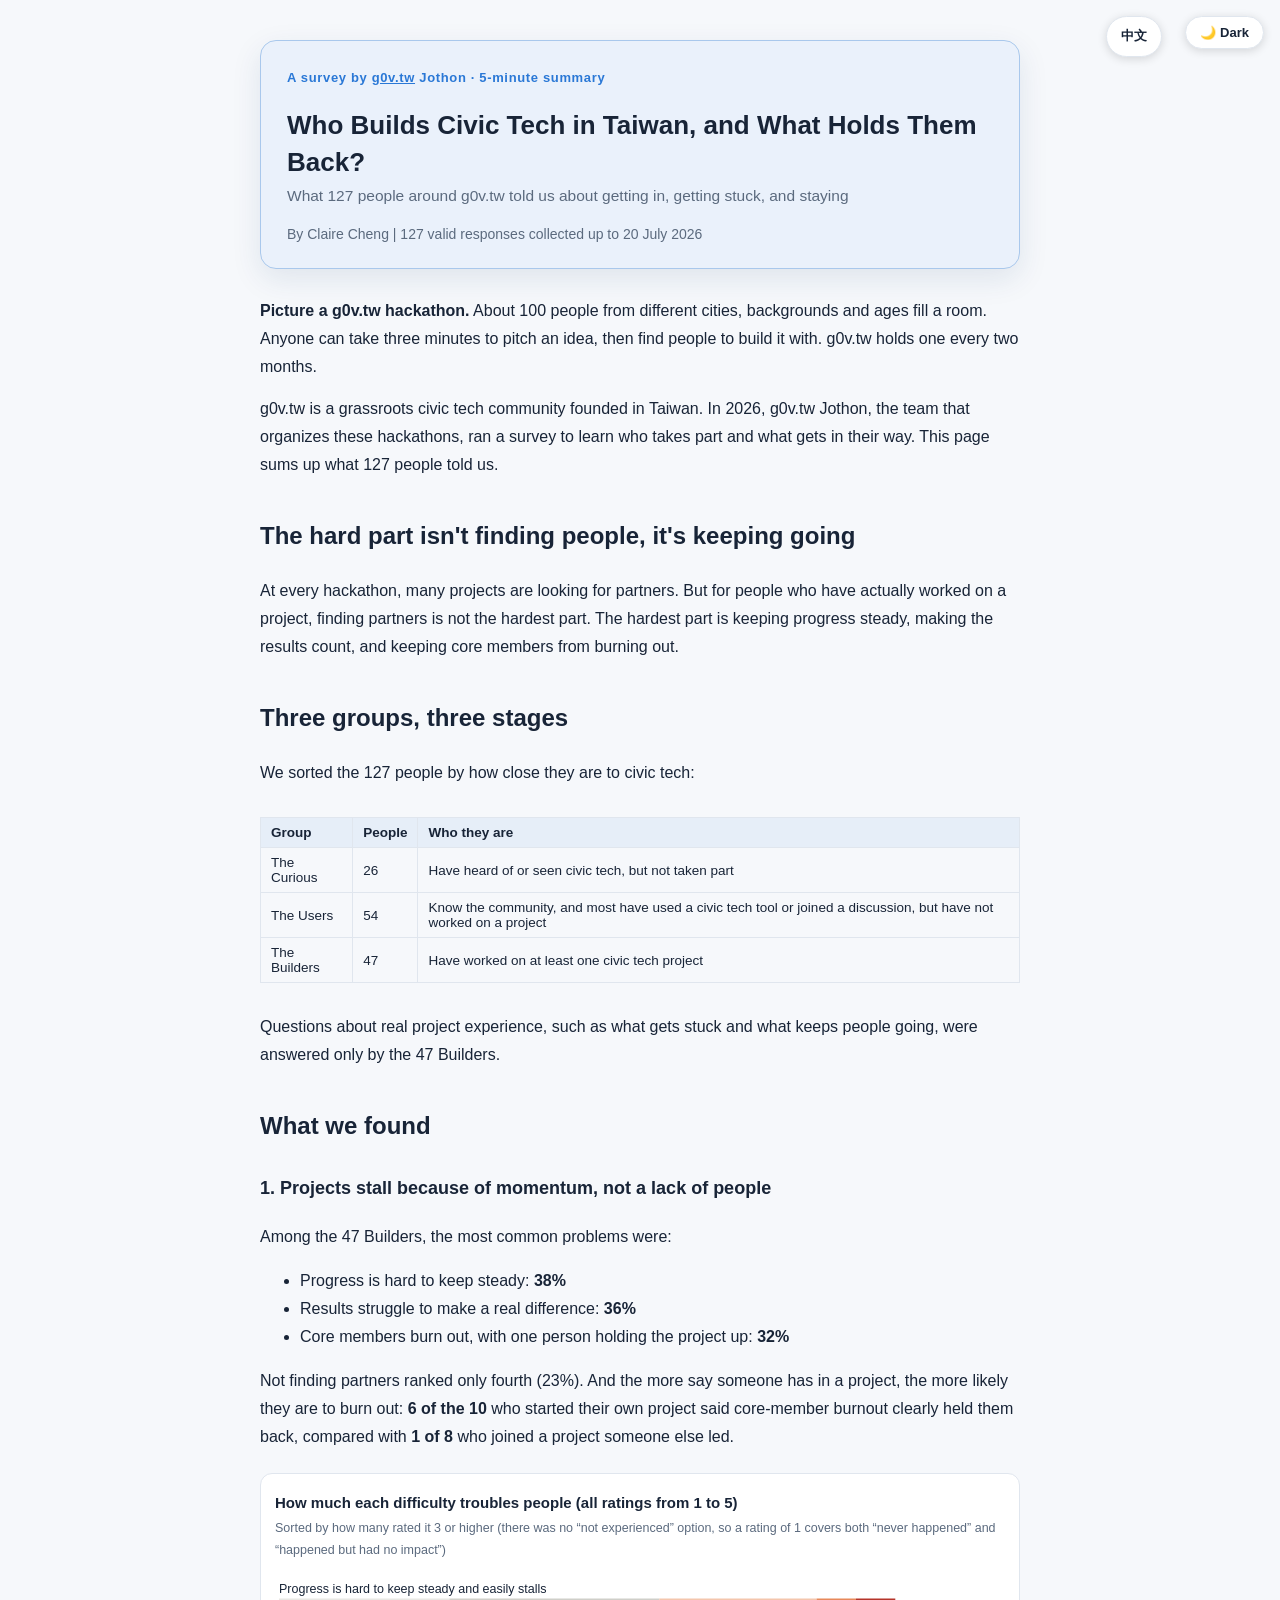
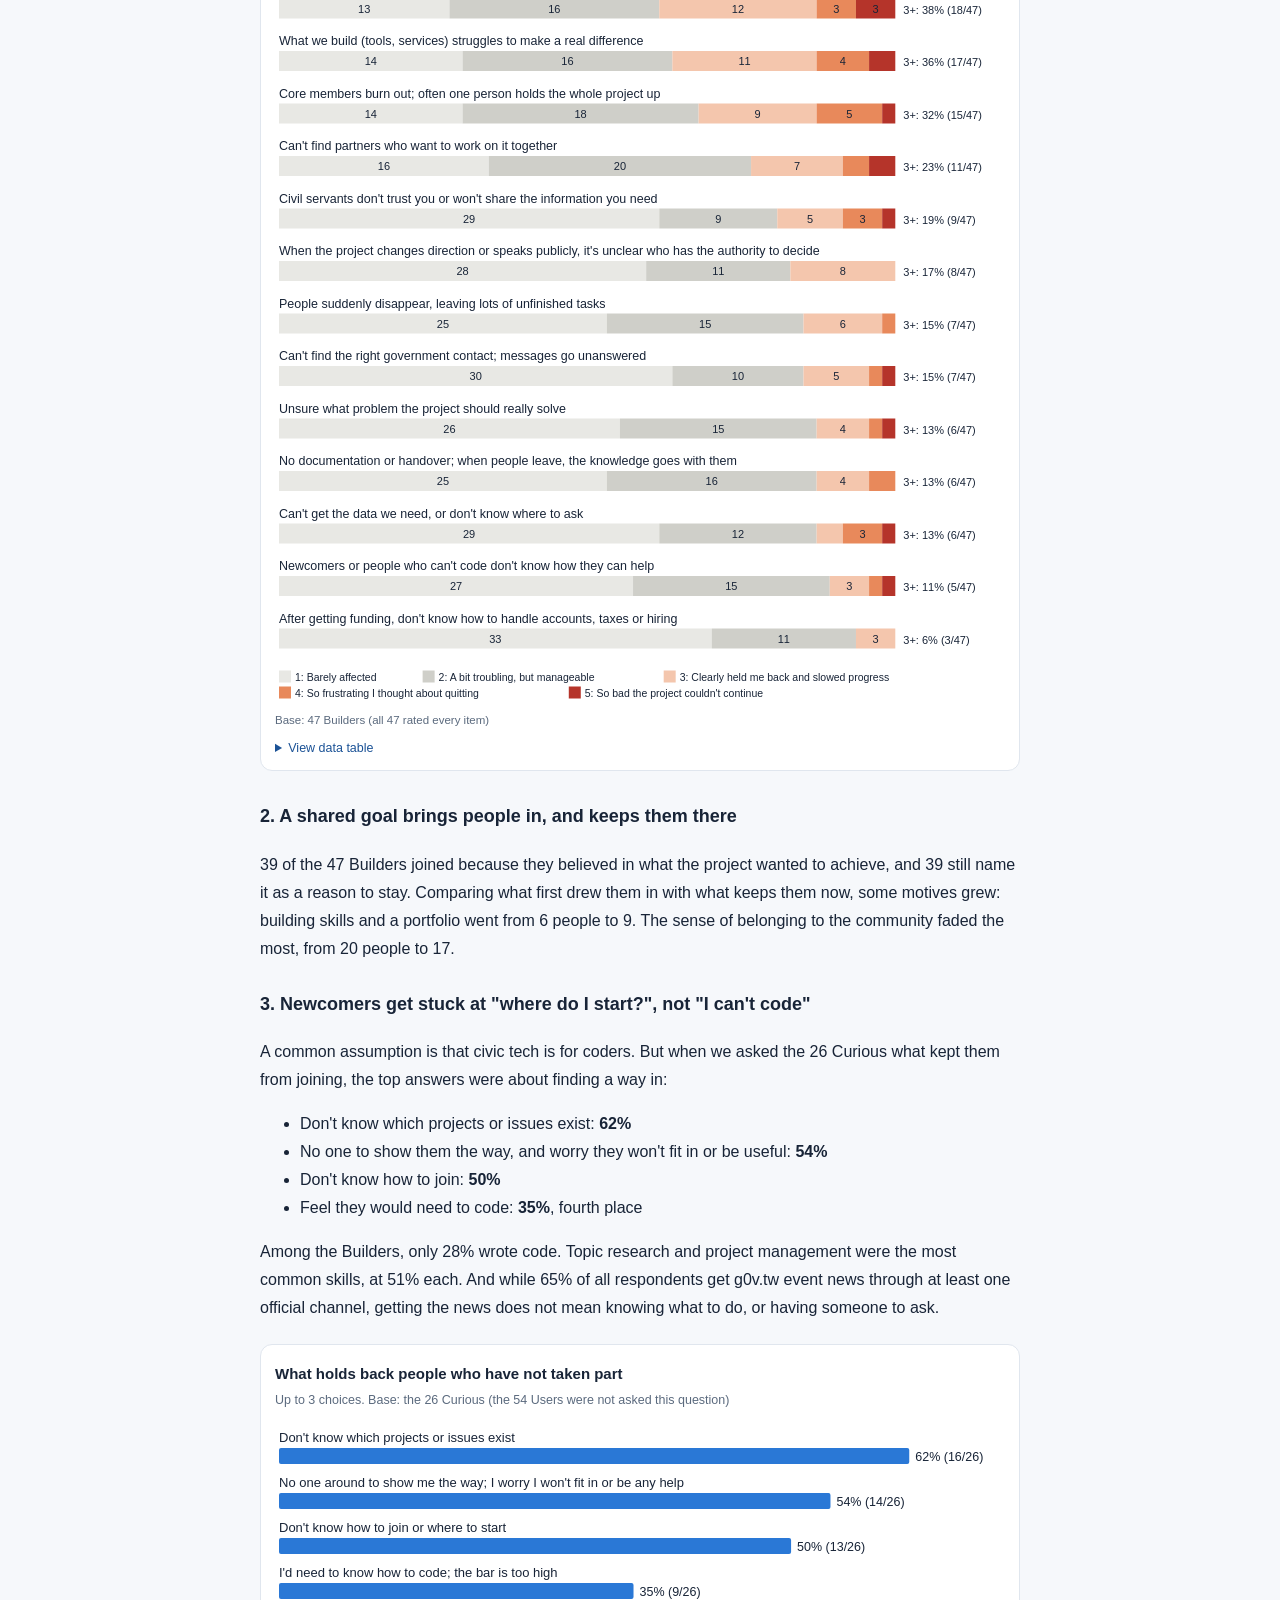
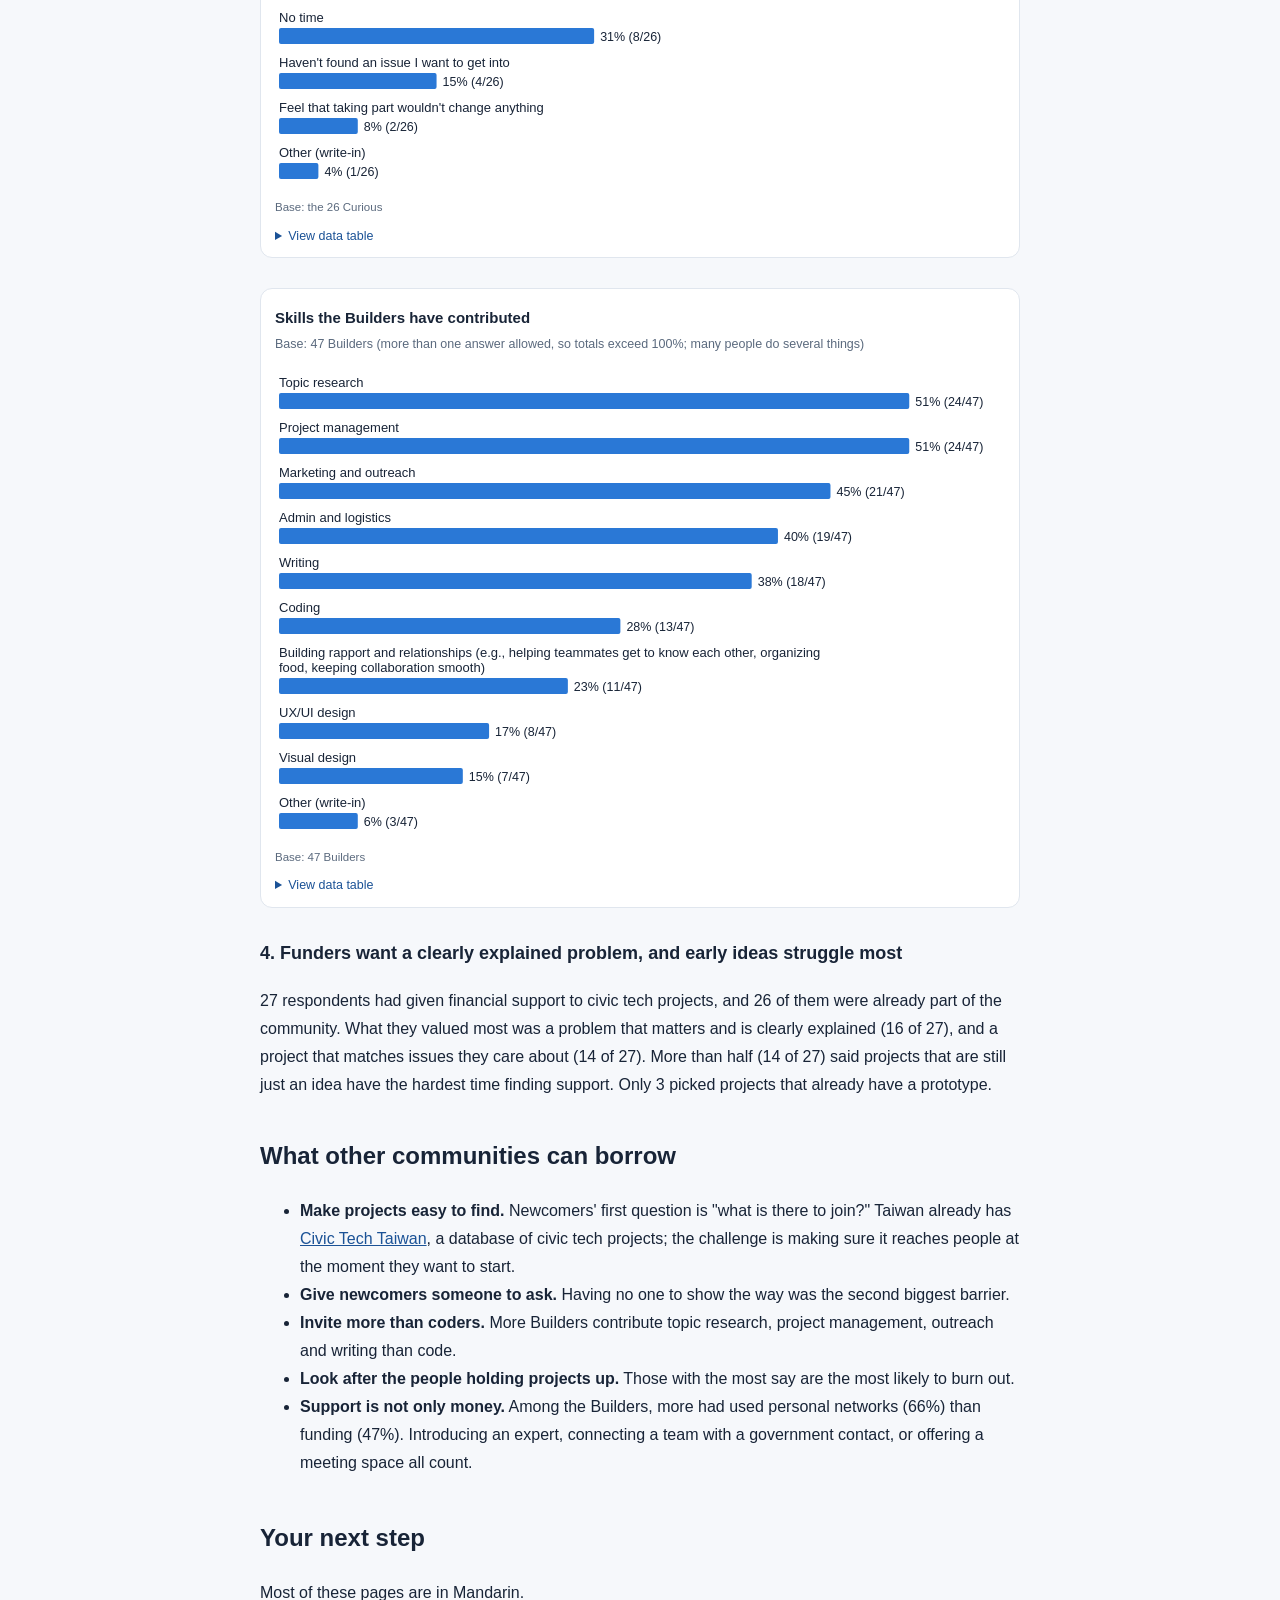
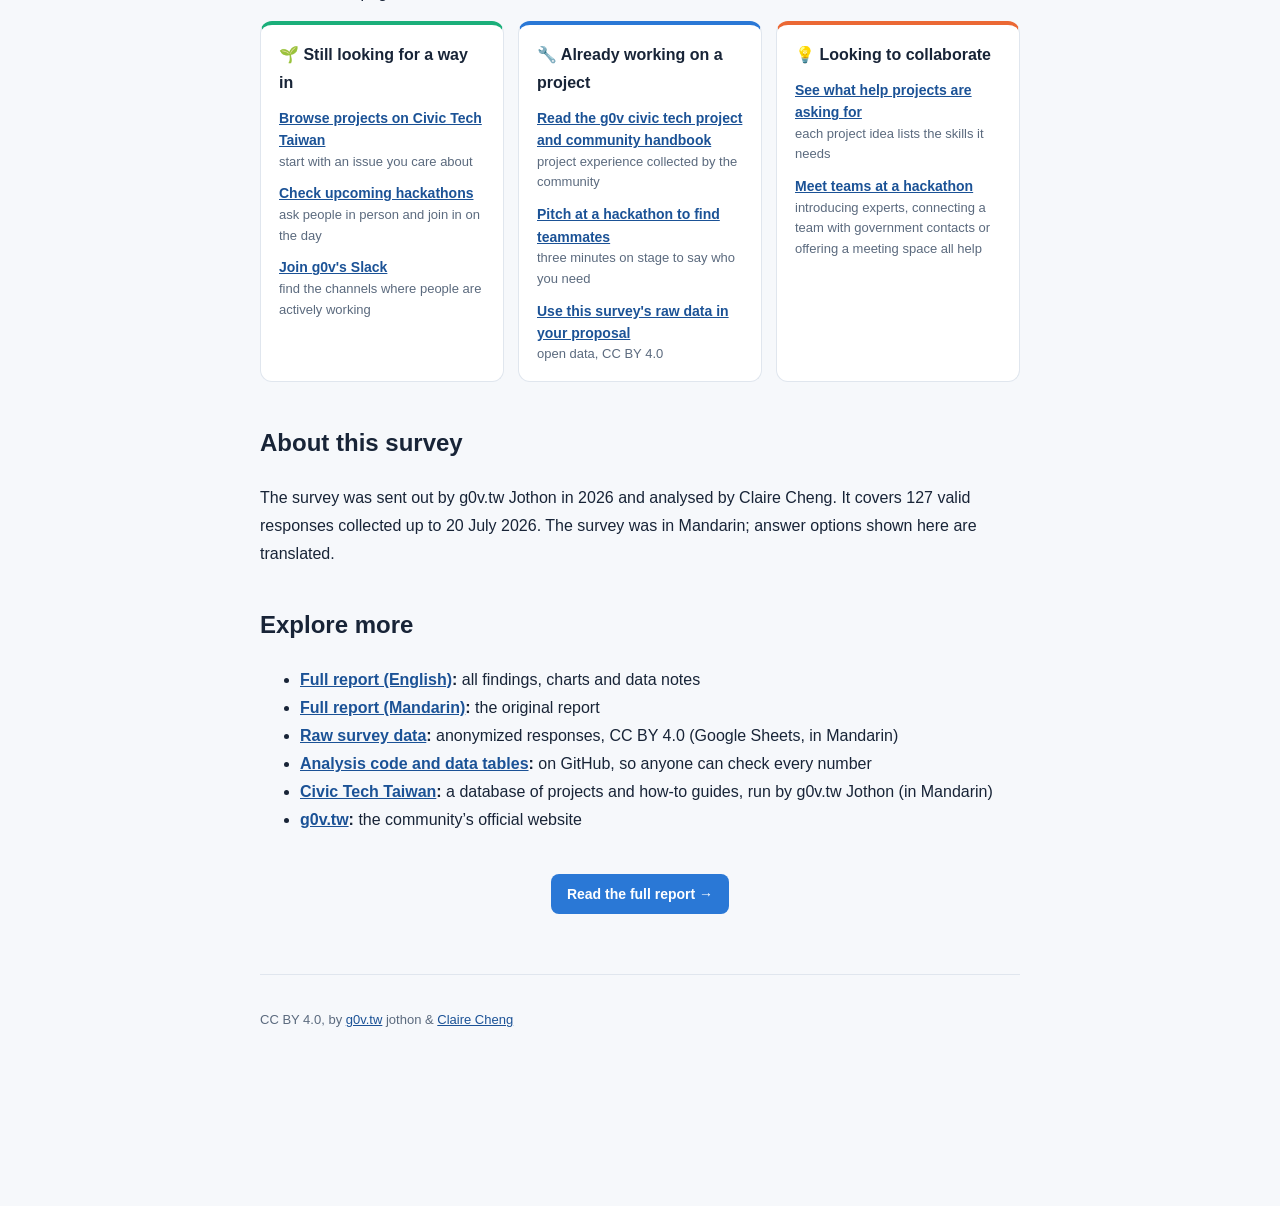
==== commit c0e6c154: "精華版開頭句修正：「還有核心成員累垮」改為「還有避免核心成員累垮」 「最難的是……還有核心成員累垮」語意變成難以累垮，改為避免累垮； 英文精華版同一句 "and core members burnin" ====
--- a/docs/en/index.html
+++ b/docs/en/index.html
@@ -25,7 +25,7 @@
 <p><strong>Picture a g0v.tw hackathon.</strong> About 100 people from different cities, backgrounds and ages fill a room. Anyone can take three minutes to pitch an idea, then find people to build it with. g0v.tw holds one every two months.</p>
 <p>g0v.tw is a grassroots civic tech community founded in Taiwan. In 2026, g0v.tw Jothon, the team that organizes these hackathons, ran a survey to learn who takes part and what gets in their way. This page sums up what 127 people told us.</p>
 <h2 id="the-hard-part-isn-t-finding-people-it-s-keeping-going">The hard part isn't finding people, it's keeping going</h2>
-<p>At every hackathon, many projects are looking for partners. But for people who have actually worked on a project, finding partners is not the hardest part. The hardest part is keeping progress steady, making the results count, and core members burning out.</p>
+<p>At every hackathon, many projects are looking for partners. But for people who have actually worked on a project, finding partners is not the hardest part. The hardest part is keeping progress steady, making the results count, and keeping core members from burning out.</p>
 <h2 id="three-groups-three-stages">Three groups, three stages</h2>
 <p>We sorted the 127 people by how close they are to civic tech:</p>
 <div class="table-wrap"><table><thead><tr><th>Group</th><th>People</th><th>Who they are</th></tr></thead><tbody><tr><td>The Curious</td><td>26</td><td>Have heard of or seen civic tech, but not taken part</td></tr><tr><td>The Users</td><td>54</td><td>Know the community, and most have used a civic tech tool or joined a discussion, but have not worked on a project</td></tr><tr><td>The Builders</td><td>47</td><td>Have worked on at least one civic tech project</td></tr></tbody></table></div>
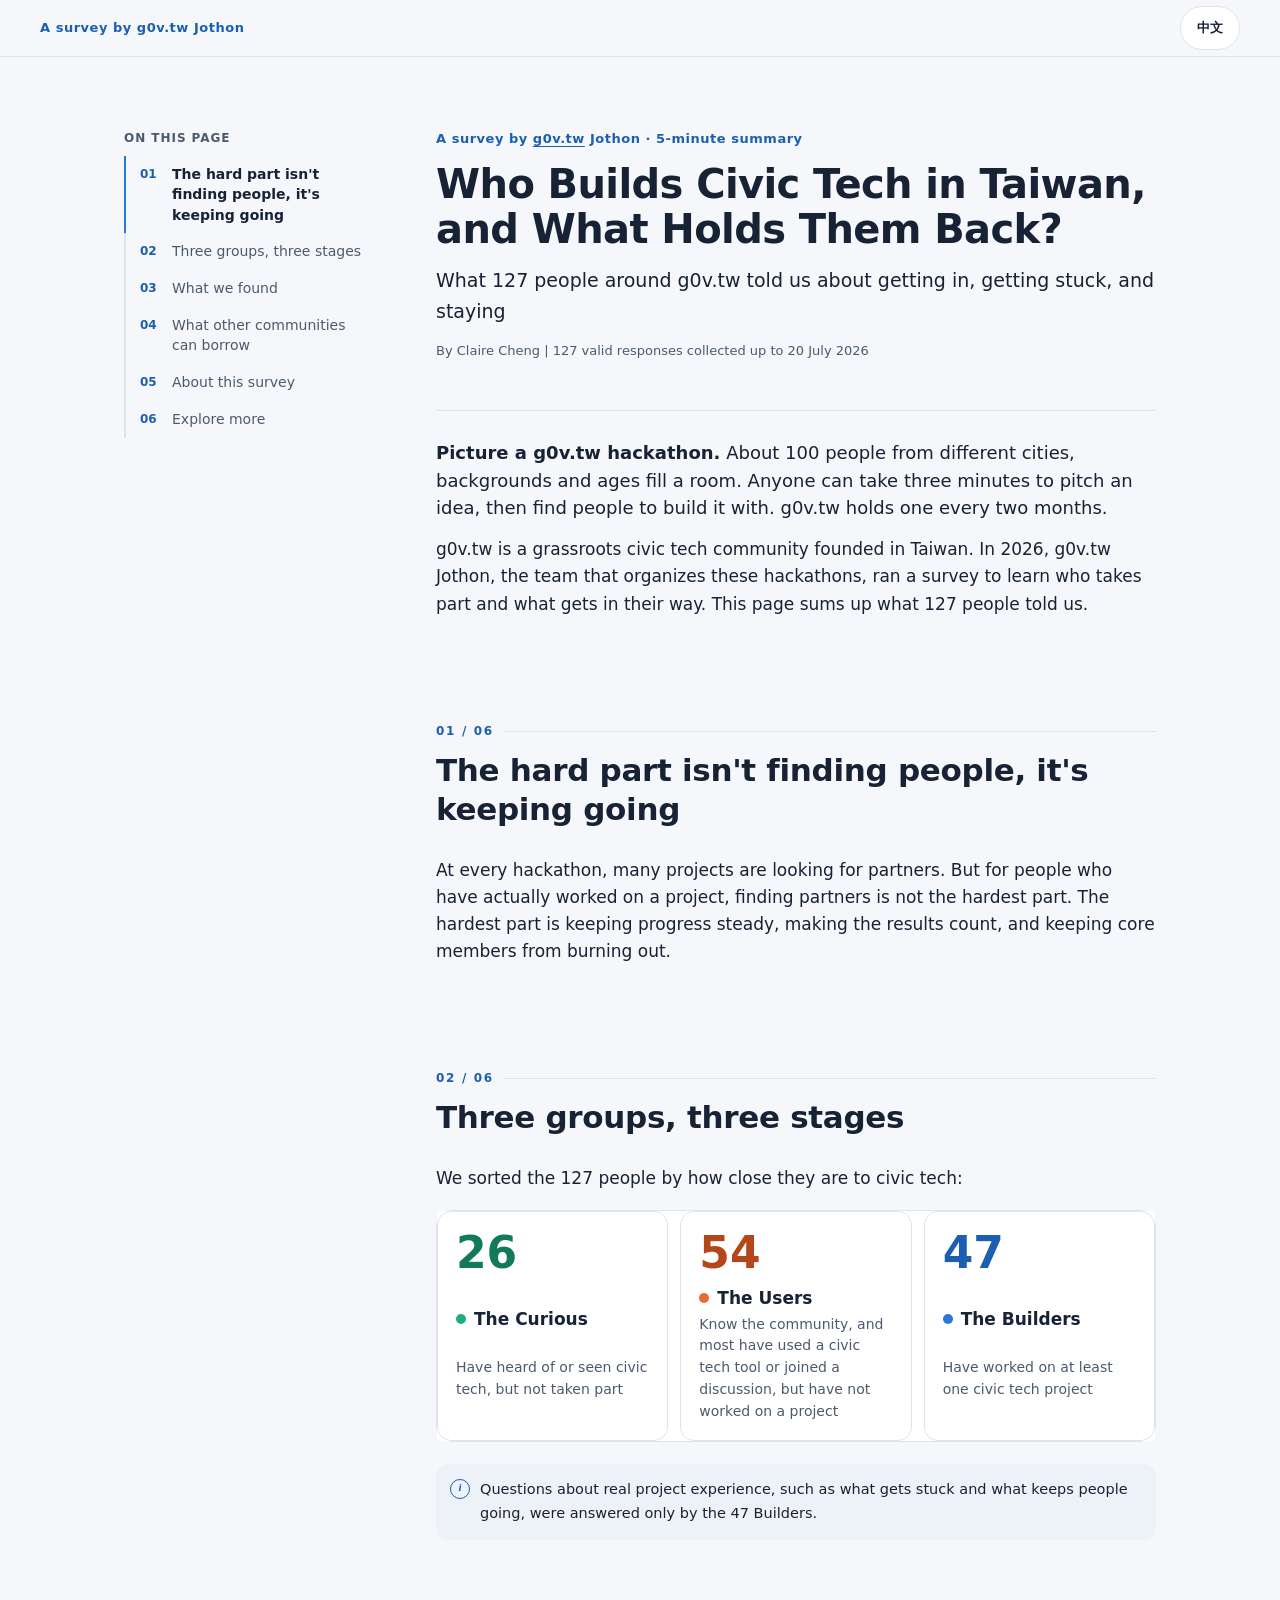
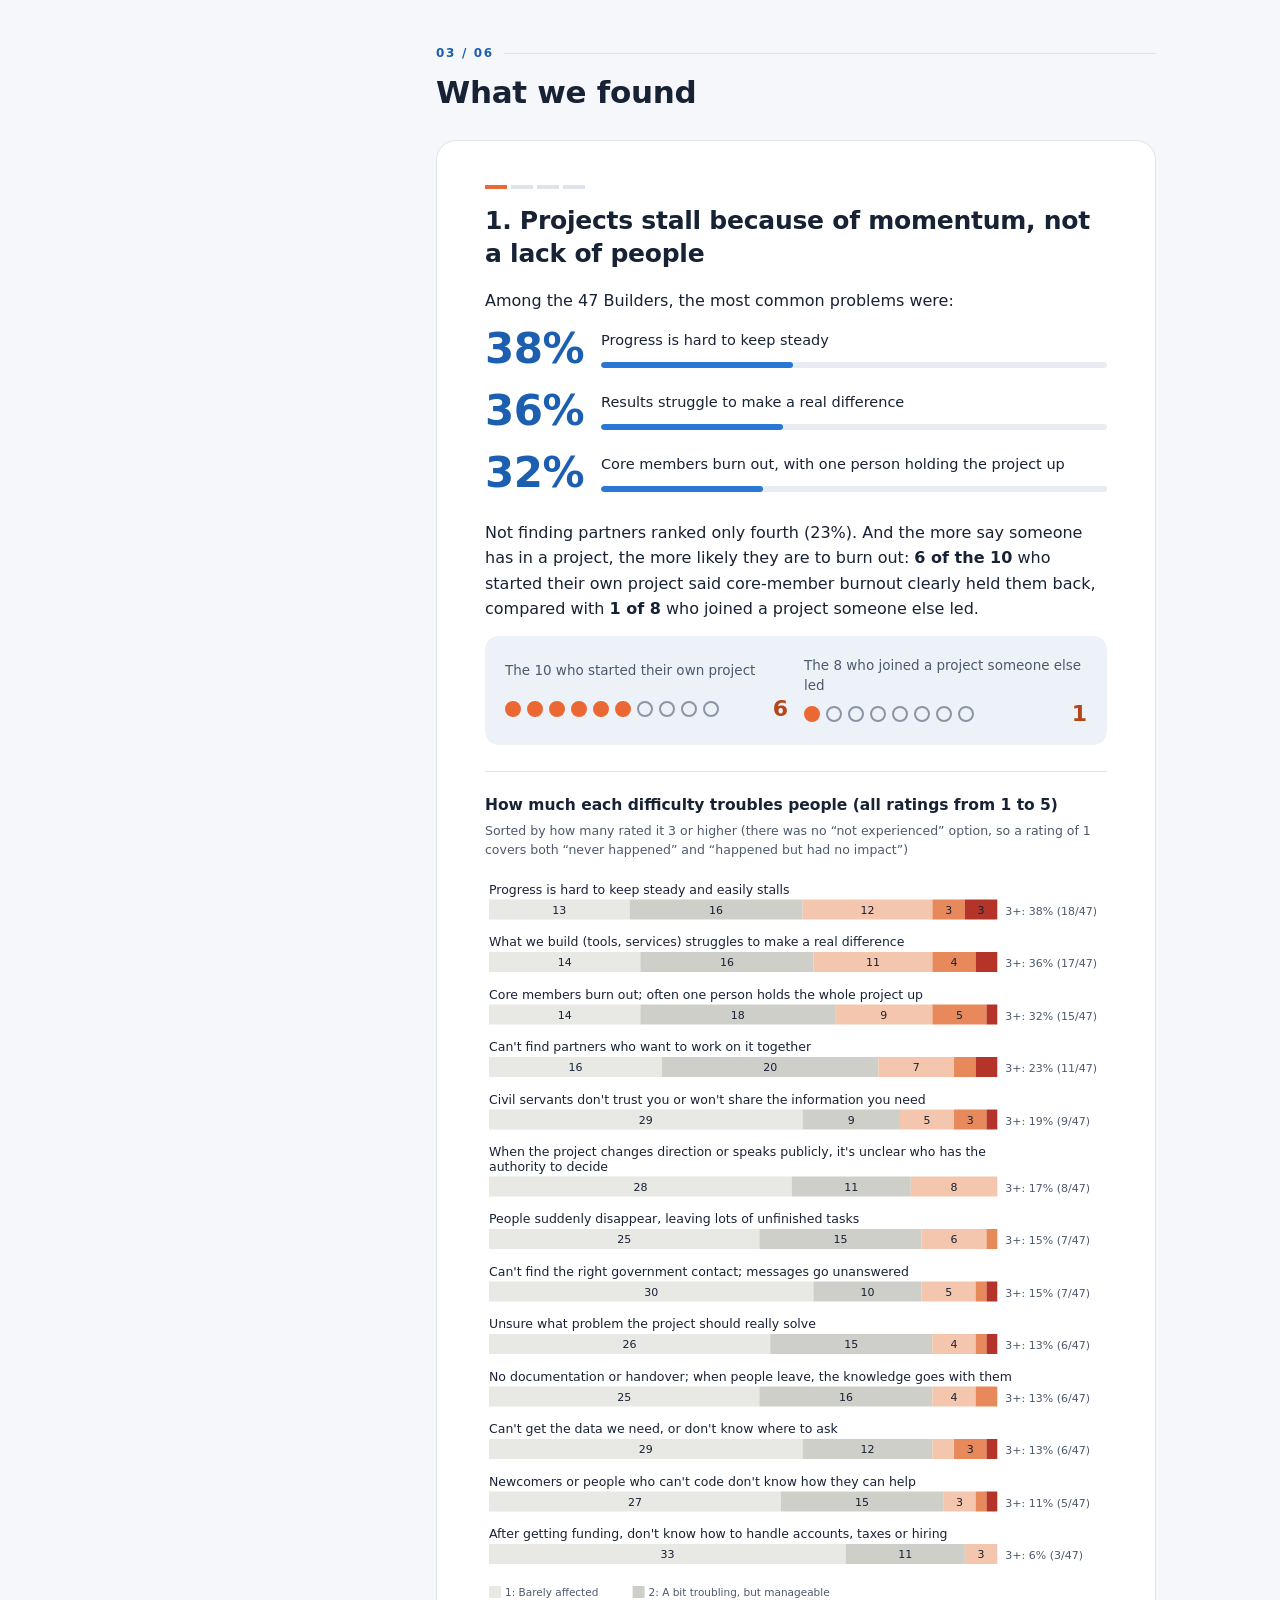
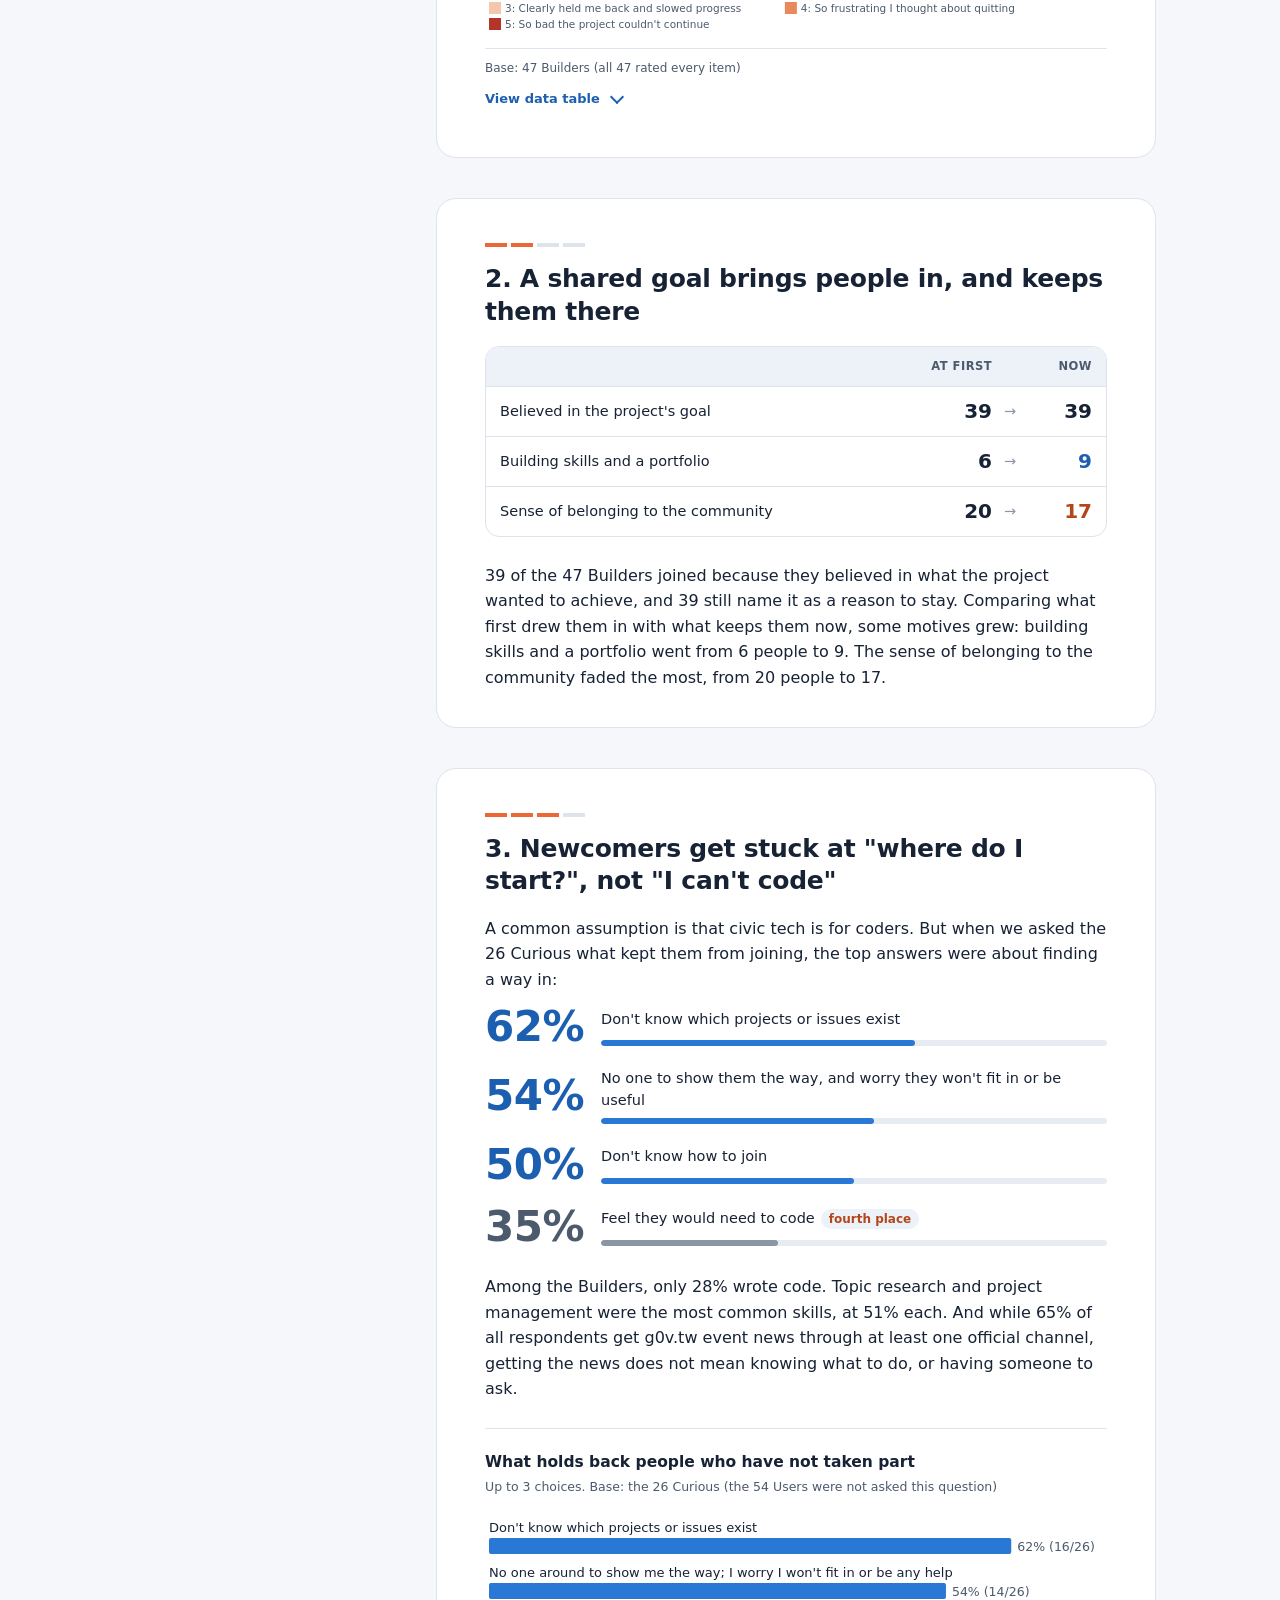
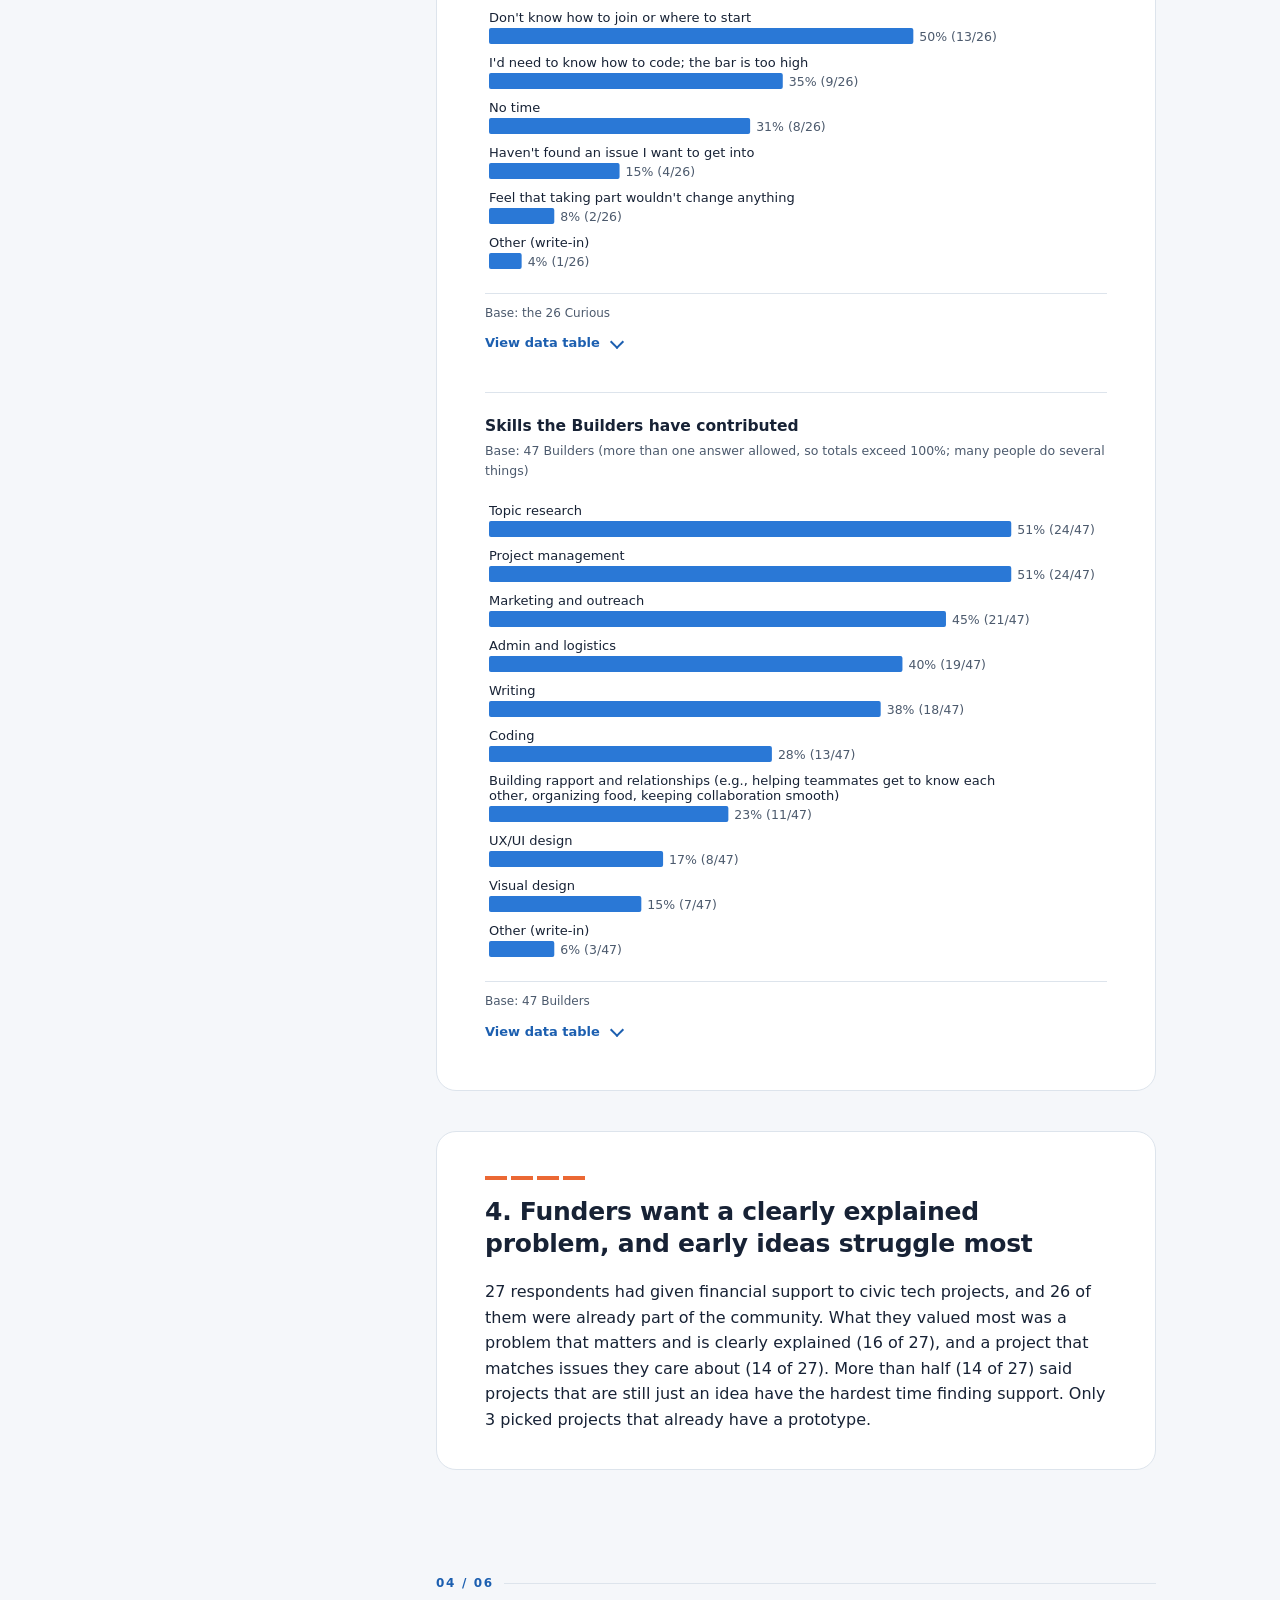
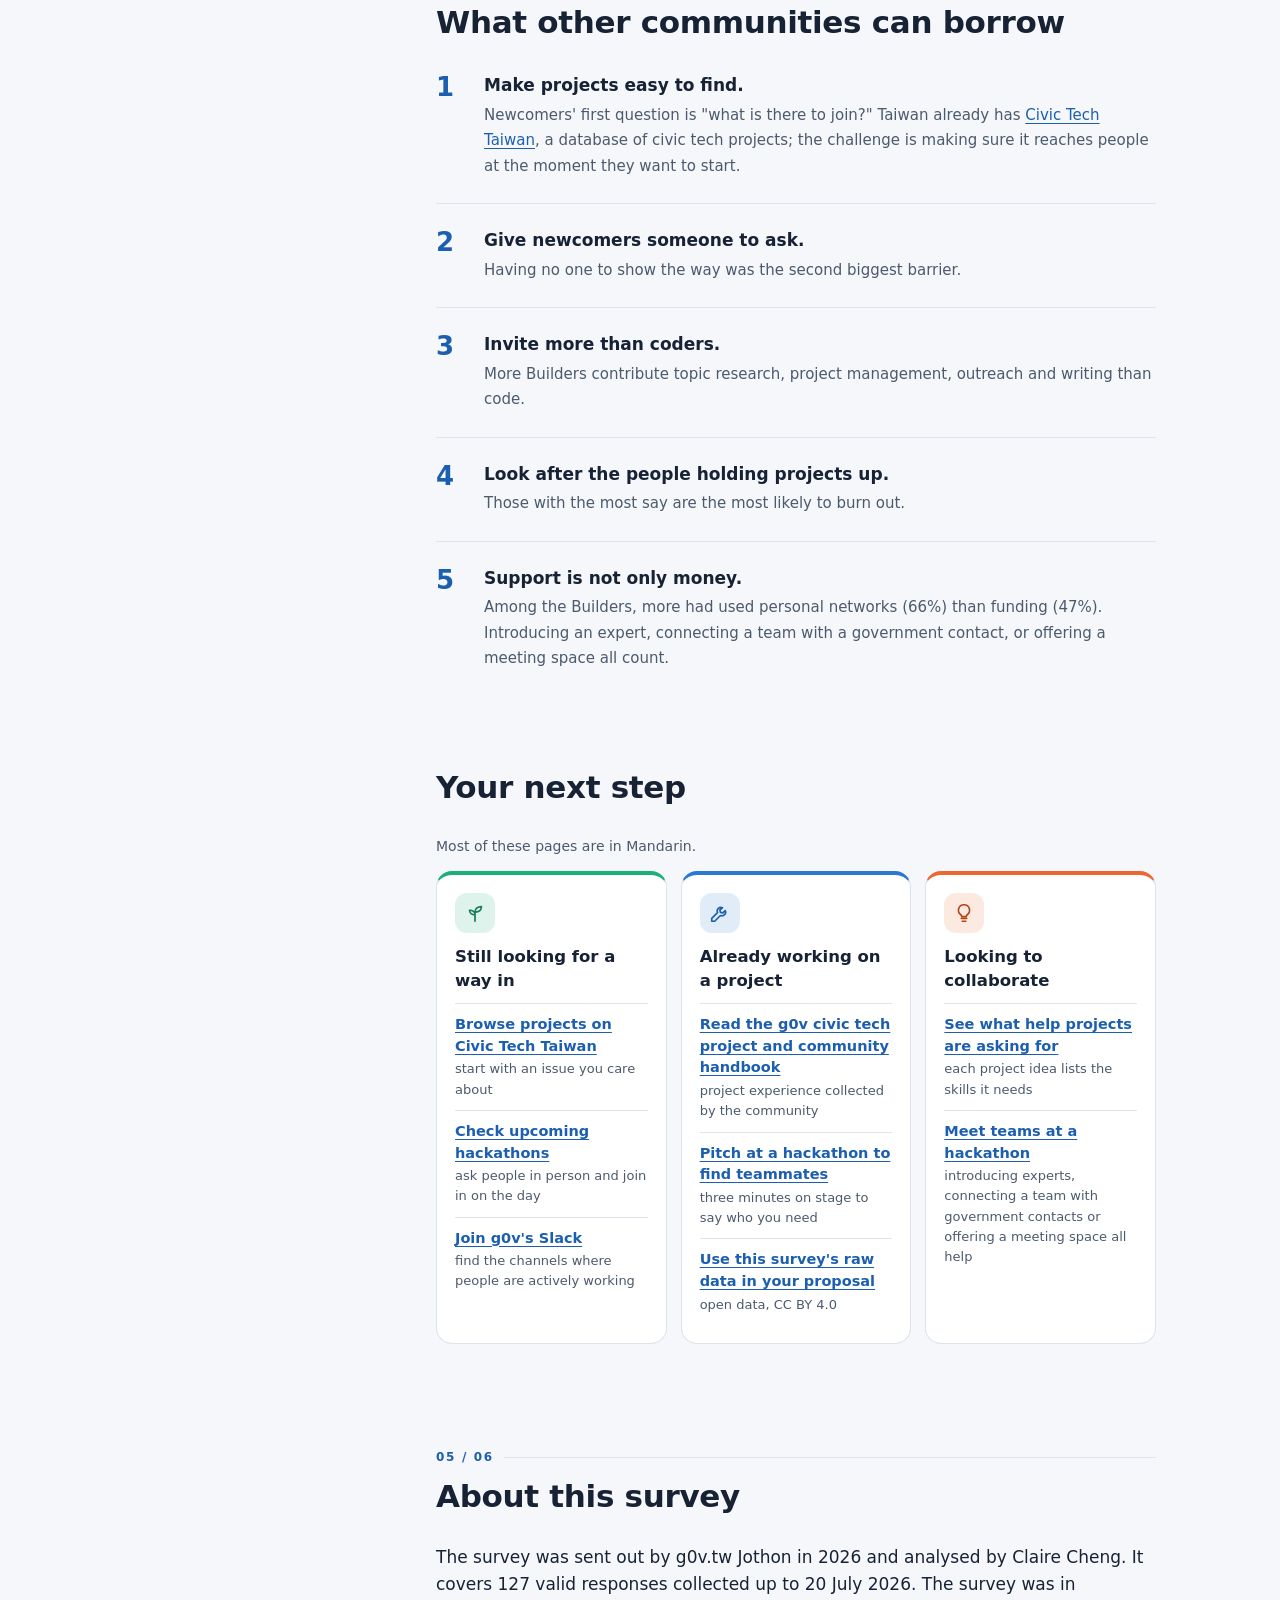
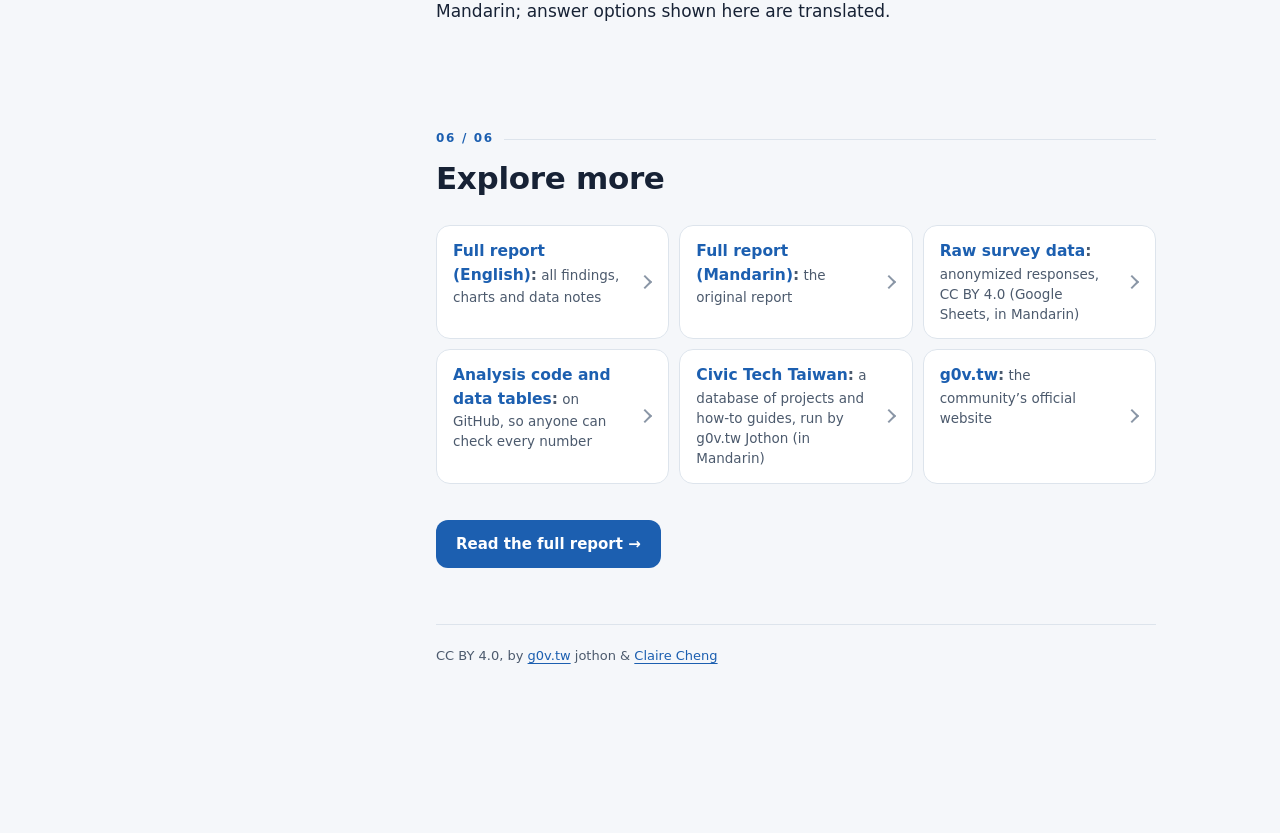
==== commit 6b107fe1: "重新設計報告網頁：引導式逐步閱讀版面，移除深色模式 新版 CSS／JS（Claude Design 設計稿）；產生程式輸出新的版面結構； 精華版新增 ::: dot-compare、::: shift" ====
--- a/docs/en/index.html
+++ b/docs/en/index.html
@@ -1,15 +1,21 @@
+<!doctype html>
 <html lang="en">
 <meta charset="utf-8">
 <title>Who Builds Civic Tech in Taiwan, and What Holds Them Back?</title>
 <meta name="viewport" content="width=device-width, initial-scale=1">
 <meta name="description" content="What 127 people around g0v.tw, Taiwan&#x27;s grassroots civic tech community, told us about getting in, getting stuck, and staying. A 5-minute summary.">
-<meta name="color-scheme" content="light dark">
+<meta name="color-scheme" content="only light">
 <link rel="stylesheet" href="../css/style.css">
 <link rel="canonical" href="https://report.claire-cheng.com/en/">
 <link rel="alternate" hreflang="zh-Hant" href="https://report.claire-cheng.com/">
 <link rel="alternate" hreflang="en" href="https://report.claire-cheng.com/en/">
 
 <a class="skip-link" href="#main">Skip to main content</a>
+
+<header class="topbar">
+  <a class="brand" href="#top">A survey by g0v.tw Jothon</a>
+  <a class="lang-toggle" href="../" hreflang="zh-Hant" lang="zh-Hant" title="閱讀中文版">中文</a>
+</header>
 
 <div class="layout">
   <main id="main">
@@ -31,36 +37,46 @@
 <div class="table-wrap"><table><thead><tr><th>Group</th><th>People</th><th>Who they are</th></tr></thead><tbody><tr><td>The Curious</td><td>26</td><td>Have heard of or seen civic tech, but not taken part</td></tr><tr><td>The Users</td><td>54</td><td>Know the community, and most have used a civic tech tool or joined a discussion, but have not worked on a project</td></tr><tr><td>The Builders</td><td>47</td><td>Have worked on at least one civic tech project</td></tr></tbody></table></div>
 <p>Questions about real project experience, such as what gets stuck and what keeps people going, were answered only by the 47 Builders.</p>
 <h2 id="what-we-found">What we found</h2>
+<article class="finding">
 <h3>1. Projects stall because of momentum, not a lack of people</h3>
 <p>Among the 47 Builders, the most common problems were:</p>
-<ul><li>Progress is hard to keep steady: <strong>38%</strong></li><li>Results struggle to make a real difference: <strong>36%</strong></li><li>Core members burn out, with one person holding the project up: <strong>32%</strong></li></ul>
+<ul class="stats"><li class="stat"><span class="stat-num">38%</span><span class="stat-label">Progress is hard to keep steady</span><span class="bar" aria-hidden="true"><b style="width:38%"></b></span></li><li class="stat"><span class="stat-num">36%</span><span class="stat-label">Results struggle to make a real difference</span><span class="bar" aria-hidden="true"><b style="width:36%"></b></span></li><li class="stat"><span class="stat-num">32%</span><span class="stat-label">Core members burn out, with one person holding the project up</span><span class="bar" aria-hidden="true"><b style="width:32%"></b></span></li></ul>
 <p>Not finding partners ranked only fourth (23%). And the more say someone has in a project, the more likely they are to burn out: <strong>6 of the 10</strong> who started their own project said core-member burnout clearly held them back, compared with <strong>1 of 8</strong> who joined a project someone else led.</p>
+<div class="dot-compare" aria-hidden="true"><div class="cmp"><span class="cmp-label">The 10 who started their own project</span><span class="dots"><i class="dot on"></i><i class="dot on"></i><i class="dot on"></i><i class="dot on"></i><i class="dot on"></i><i class="dot on"></i><i class="dot"></i><i class="dot"></i><i class="dot"></i><i class="dot"></i></span><span class="cmp-n">6</span></div><div class="cmp"><span class="cmp-label">The 8 who joined a project someone else led</span><span class="dots"><i class="dot on"></i><i class="dot"></i><i class="dot"></i><i class="dot"></i><i class="dot"></i><i class="dot"></i><i class="dot"></i><i class="dot"></i></span><span class="cmp-n">1</span></div></div>
 <div class="chart-block" data-chart="fig05_trouble"></div>
+</article>
+<article class="finding">
 <h3>2. A shared goal brings people in, and keeps them there</h3>
+<div class="shift" aria-hidden="true"><div class="shift-head"><span></span><span>At first</span><span></span><span>Now</span></div><div class="shift-row"><span>Believed in the project's goal</span><span class="shift-n">39</span><span class="shift-arrow">→</span><span class="shift-n">39</span></div><div class="shift-row"><span>Building skills and a portfolio</span><span class="shift-n">6</span><span class="shift-arrow">→</span><span class="shift-n up">9</span></div><div class="shift-row"><span>Sense of belonging to the community</span><span class="shift-n">20</span><span class="shift-arrow">→</span><span class="shift-n down">17</span></div></div>
 <p>39 of the 47 Builders joined because they believed in what the project wanted to achieve, and 39 still name it as a reason to stay. Comparing what first drew them in with what keeps them now, some motives grew: building skills and a portfolio went from 6 people to 9. The sense of belonging to the community faded the most, from 20 people to 17.</p>
+</article>
+<article class="finding">
 <h3>3. Newcomers get stuck at "where do I start?", not "I can't code"</h3>
 <p>A common assumption is that civic tech is for coders. But when we asked the 26 Curious what kept them from joining, the top answers were about finding a way in:</p>
-<ul><li>Don't know which projects or issues exist: <strong>62%</strong></li><li>No one to show them the way, and worry they won't fit in or be useful: <strong>54%</strong></li><li>Don't know how to join: <strong>50%</strong></li><li>Feel they would need to code: <strong>35%</strong>, fourth place</li></ul>
+<ul class="stats"><li class="stat"><span class="stat-num">62%</span><span class="stat-label">Don't know which projects or issues exist</span><span class="bar" aria-hidden="true"><b style="width:62%"></b></span></li><li class="stat"><span class="stat-num">54%</span><span class="stat-label">No one to show them the way, and worry they won't fit in or be useful</span><span class="bar" aria-hidden="true"><b style="width:54%"></b></span></li><li class="stat"><span class="stat-num">50%</span><span class="stat-label">Don't know how to join</span><span class="bar" aria-hidden="true"><b style="width:50%"></b></span></li><li class="stat muted"><span class="stat-num">35%</span><span class="stat-label">Feel they would need to code<span class="tag">fourth place</span></span><span class="bar" aria-hidden="true"><b style="width:35%"></b></span></li></ul>
 <p>Among the Builders, only 28% wrote code. Topic research and project management were the most common skills, at 51% each. And while 65% of all respondents get g0v.tw event news through at least one official channel, getting the news does not mean knowing what to do, or having someone to ask.</p>
-<div class="chart-block" data-chart="fig10_notjoin"></div>
-<div class="chart-block" data-chart="fig08_skills"></div>
+<div class="chart-block" data-chart="fig10_notjoin" data-fold="mobile"></div>
+<div class="chart-block" data-chart="fig08_skills" data-fold="mobile"></div>
+</article>
+<article class="finding">
 <h3>4. Funders want a clearly explained problem, and early ideas struggle most</h3>
 <p>27 respondents had given financial support to civic tech projects, and 26 of them were already part of the community. What they valued most was a problem that matters and is clearly explained (16 of 27), and a project that matches issues they care about (14 of 27). More than half (14 of 27) said projects that are still just an idea have the hardest time finding support. Only 3 picked projects that already have a prototype.</p>
+</article>
 <h2 id="what-other-communities-can-borrow">What other communities can borrow</h2>
-<ul><li><strong>Make projects easy to find.</strong> Newcomers' first question is "what is there to join?" Taiwan already has <a href="https://civictech.tw/" target="_blank" rel="noopener">Civic Tech Taiwan</a>, a database of civic tech projects; the challenge is making sure it reaches people at the moment they want to start.</li><li><strong>Give newcomers someone to ask.</strong> Having no one to show the way was the second biggest barrier.</li><li><strong>Invite more than coders.</strong> More Builders contribute topic research, project management, outreach and writing than code.</li><li><strong>Look after the people holding projects up.</strong> Those with the most say are the most likely to burn out.</li><li><strong>Support is not only money.</strong> Among the Builders, more had used personal networks (66%) than funding (47%). Introducing an expert, connecting a team with a government contact, or offering a meeting space all count.</li></ul>
+<ul class="actions"><li><strong>Make projects easy to find.</strong> Newcomers' first question is "what is there to join?" Taiwan already has <a href="https://civictech.tw/" target="_blank" rel="noopener">Civic Tech Taiwan</a>, a database of civic tech projects; the challenge is making sure it reaches people at the moment they want to start.</li><li><strong>Give newcomers someone to ask.</strong> Having no one to show the way was the second biggest barrier.</li><li><strong>Invite more than coders.</strong> More Builders contribute topic research, project management, outreach and writing than code.</li><li><strong>Look after the people holding projects up.</strong> Those with the most say are the most likely to burn out.</li><li><strong>Support is not only money.</strong> Among the Builders, more had used personal networks (66%) than funding (47%). Introducing an expert, connecting a team with a government contact, or offering a meeting space all count.</li></ul>
       <section class="next-steps" id="next-steps">
         <h2>Your next step</h2>
         <p>Most of these pages are in Mandarin.</p>
         <div class="next-steps-grid">
-          <div class="next-step-card"><h3>🌱 Still looking for a way in</h3><ul><li><a href="https://civictech.tw/" target="_blank" rel="noopener">Browse projects on Civic Tech Taiwan</a><span class="step-why">start with an issue you care about</span></li><li><a href="https://g0v.hackmd.io/@jothon/event_promote_rundown" target="_blank" rel="noopener">Check upcoming hackathons</a><span class="step-why">ask people in person and join in on the day</span></li><li><a href="https://g0v.hackmd.io/@daisuke/ryjkbFyuS" target="_blank" rel="noopener">Join g0v&#x27;s Slack</a><span class="step-why">find the channels where people are actively working</span></li></ul></div>
-          <div class="next-step-card"><h3>🔧 Already working on a project</h3><ul><li><a href="https://g0v.hackmd.io/@jothon/ctpbook/" target="_blank" rel="noopener">Read the g0v civic tech project and community handbook</a><span class="step-why">project experience collected by the community</span></li><li><a href="https://g0v.hackmd.io/@jothon/event_promote_rundown" target="_blank" rel="noopener">Pitch at a hackathon to find teammates</a><span class="step-why">three minutes on stage to say who you need</span></li><li><a href="https://docs.google.com/spreadsheets/d/1Z7am3yalgPbQLureQS0tWTofSKrLJRAI4473pFLErag/edit?gid=780169479#gid=780169479" target="_blank" rel="noopener">Use this survey&#x27;s raw data in your proposal</a><span class="step-why">open data, CC BY 4.0</span></li></ul></div>
-          <div class="next-step-card"><h3>💡 Looking to collaborate</h3><ul><li><a href="https://civictech.tw/#wish-pool" target="_blank" rel="noopener">See what help projects are asking for</a><span class="step-why">each project idea lists the skills it needs</span></li><li><a href="https://g0v.hackmd.io/@jothon/event_promote_rundown" target="_blank" rel="noopener">Meet teams at a hackathon</a><span class="step-why">introducing experts, connecting a team with government contacts or offering a meeting space all help</span></li></ul></div>
+          <div class="next-step-card"><h3>Still looking for a way in</h3><ul><li><a href="https://civictech.tw/" target="_blank" rel="noopener">Browse projects on Civic Tech Taiwan</a><span class="step-why">start with an issue you care about</span></li><li><a href="https://g0v.hackmd.io/@jothon/event_promote_rundown" target="_blank" rel="noopener">Check upcoming hackathons</a><span class="step-why">ask people in person and join in on the day</span></li><li><a href="https://g0v.hackmd.io/@daisuke/ryjkbFyuS" target="_blank" rel="noopener">Join g0v&#x27;s Slack</a><span class="step-why">find the channels where people are actively working</span></li></ul></div>
+          <div class="next-step-card"><h3>Already working on a project</h3><ul><li><a href="https://g0v.hackmd.io/@jothon/ctpbook/" target="_blank" rel="noopener">Read the g0v civic tech project and community handbook</a><span class="step-why">project experience collected by the community</span></li><li><a href="https://g0v.hackmd.io/@jothon/event_promote_rundown" target="_blank" rel="noopener">Pitch at a hackathon to find teammates</a><span class="step-why">three minutes on stage to say who you need</span></li><li><a href="https://docs.google.com/spreadsheets/d/1Z7am3yalgPbQLureQS0tWTofSKrLJRAI4473pFLErag/edit?gid=780169479#gid=780169479" target="_blank" rel="noopener">Use this survey&#x27;s raw data in your proposal</a><span class="step-why">open data, CC BY 4.0</span></li></ul></div>
+          <div class="next-step-card"><h3>Looking to collaborate</h3><ul><li><a href="https://civictech.tw/#wish-pool" target="_blank" rel="noopener">See what help projects are asking for</a><span class="step-why">each project idea lists the skills it needs</span></li><li><a href="https://g0v.hackmd.io/@jothon/event_promote_rundown" target="_blank" rel="noopener">Meet teams at a hackathon</a><span class="step-why">introducing experts, connecting a team with government contacts or offering a meeting space all help</span></li></ul></div>
         </div>
       </section>
 <h2 id="about-this-survey">About this survey</h2>
 <p>The survey was sent out by g0v.tw Jothon in 2026 and analysed by Claire Cheng. It covers 127 valid responses collected up to 20 July 2026. The survey was in Mandarin; answer options shown here are translated.</p>
 <h2 id="explore-more">Explore more</h2>
-<ul><li><strong><a href="full/" target="_blank" rel="noopener">Full report (English)</a>:</strong> all findings, charts and data notes</li><li><strong><a href="../full/" target="_blank" rel="noopener">Full report (Mandarin)</a>:</strong> the original report</li><li><strong><a href="https://docs.google.com/spreadsheets/d/1Z7am3yalgPbQLureQS0tWTofSKrLJRAI4473pFLErag/edit?gid=780169479#gid=780169479" target="_blank" rel="noopener">Raw survey data</a>:</strong> anonymized responses, CC BY 4.0 (Google Sheets, in Mandarin)</li><li><strong><a href="https://github.com/Legendream/Taiwan-civic-tech-research" target="_blank" rel="noopener">Analysis code and data tables</a>:</strong> on GitHub, so anyone can check every number</li><li><strong><a href="https://civictech.tw/" target="_blank" rel="noopener">Civic Tech Taiwan</a>:</strong> a database of projects and how-to guides, run by g0v.tw Jothon (in Mandarin)</li><li><strong><a href="https://g0v.tw/" target="_blank" rel="noopener">g0v.tw</a>:</strong> the community’s official website</li></ul>
+<ul class="reading"><li><strong><a href="full/" target="_blank" rel="noopener">Full report (English)</a>:</strong> all findings, charts and data notes</li><li><strong><a href="../full/" target="_blank" rel="noopener">Full report (Mandarin)</a>:</strong> the original report</li><li><strong><a href="https://docs.google.com/spreadsheets/d/1Z7am3yalgPbQLureQS0tWTofSKrLJRAI4473pFLErag/edit?gid=780169479#gid=780169479" target="_blank" rel="noopener">Raw survey data</a>:</strong> anonymized responses, CC BY 4.0 (Google Sheets, in Mandarin)</li><li><strong><a href="https://github.com/Legendream/Taiwan-civic-tech-research" target="_blank" rel="noopener">Analysis code and data tables</a>:</strong> on GitHub, so anyone can check every number</li><li><strong><a href="https://civictech.tw/" target="_blank" rel="noopener">Civic Tech Taiwan</a>:</strong> a database of projects and how-to guides, run by g0v.tw Jothon (in Mandarin)</li><li><strong><a href="https://g0v.tw/" target="_blank" rel="noopener">g0v.tw</a>:</strong> the community’s official website</li></ul>
 
       <p class="cta-row"><a class="download-link" href="full/">Read the full report →</a></p>
 
@@ -71,9 +87,6 @@
   </main>
 </div>
 
-<a class="lang-toggle" href="../" hreflang="zh-Hant" title="閱讀中文版">中文</a>
-<button type="button" class="theme-toggle" id="themeToggle" aria-label="Switch between dark and light mode">🌙 Dark</button>
-
 <script src="../js/i18n_en.js"></script>
 <script src="../data/figures_en.js"></script>
 <script src="../js/charts.js"></script>
--- a/docs/css/style.css
+++ b/docs/css/style.css
@@ -1,598 +1,1246 @@
-/* style.css — 臺灣公民科技生態系與需求調查報告 展示網頁
- * 零外部字型／CDN；深色模式跟隨系統設定。
+/* style.css — 臺灣公民科技生態系與需求調查報告 展示網頁（2026-10 重設計）
+ * 零外部字型／CDN；只提供淺色模式。中英文頁共用。
+ * 版面：手機優先，>= 1024px 改為「左側章節導覽＋內容欄」兩欄。
  */
 
+/* ================================================================ 色票與尺寸 */
 :root {
+  /* 底色與文字 */
+  --bg: #f5f7fa;
+  --surface: #ffffff;
+  --surface-2: #edf2f8;
+  --ink: #172235;
+  --dim: #4c5a6d;          /* 次要文字，白底對比 6.9:1 */
+  --faint: #8a96a6;        /* 只用在非必要的裝飾文字 */
+  --line: #dde4ec;
+  --track: #e7ecf2;
+
+  /* 品牌色：#2a78d6 只用在長條、色帶等非文字；文字、連結、按鈕底色用較深的 --primary-ink（白底 6.2:1） */
   --primary: #2a78d6;
+  --primary-ink: #1c5fb0;
   --accent: #eb6834;
-  --neutral: #8a8a85;
-  --grid: #e4e4e0;
-  --bg: #f6f8fb;
-  --surface: #ffffff;
-  --text: #182437;
-  --text-dim: #5b6a7e;
-  --border: #e0e6ee;
-  --link: #1b5296;
-  --max-w: 760px;
+  --accent-ink: #b4461a;   /* 橘色文字用這個，白底 5.0:1 */
+
+  /* 三層分群色（圖表裡有固定意義，不要改） */
   --layer-never: #1baf7a;
   --layer-aware: #eb6834;
   --layer-done: #2a78d6;
-  --insight-bg: #eaf1fb;
-  --insight-border: #a9c8ec;
-}
-
-@media (prefers-color-scheme: dark) {
-  :root {
-    --bg: #17171a;
-    --surface: #1f2024;
-    --text: #ececea;
-    --text-dim: #b8b8b4;
-    --border: #34353a;
-    --link: #7fb0e8;
-    --insight-bg: #1d2a3d;
-    --insight-border: #2f4864;
-  }
-}
-:root[data-theme="dark"] {
-  --bg: #17171a;
-  --surface: #1f2024;
-  --text: #ececea;
-  --text-dim: #b8b8b4;
-  --border: #34353a;
-  --link: #7fb0e8;
-  --insight-bg: #1d2a3d;
-  --insight-border: #2f4864;
-  color-scheme: dark;
-}
-:root[data-theme="light"] {
-  --bg: #f6f8fb;
-  --surface: #ffffff;
-  --text: #182437;
-  --text-dim: #5b6a7e;
-  --border: #e0e6ee;
-  --insight-bg: #eaf1fb;
-  --insight-border: #a9c8ec;
-  --link: #1b5296;
+
+  --sans: -apple-system, BlinkMacSystemFont, "PingFang TC", "Noto Sans TC",
+    "Microsoft JhengHei", sans-serif;
+  --max-w: 720px;
+  --radius: 16px;
   color-scheme: light;
 }
 
+/* 英文頁：補上 Windows／Android 的英文系統字，行高收緊 */
+:lang(en) {
+  --sans: -apple-system, BlinkMacSystemFont, "Segoe UI", system-ui, Roboto,
+    "Helvetica Neue", Arial, "PingFang TC", "Microsoft JhengHei", sans-serif;
+}
+
+/* ================================================================ 基礎 */
 * { box-sizing: border-box; }
-
-html { scroll-behavior: smooth; }
-
+html { scroll-behavior: smooth; scroll-padding-top: 140px; }
+@media (min-width: 1024px) { html { scroll-padding-top: 80px; } }
 body {
   margin: 0;
-  font-family: -apple-system, BlinkMacSystemFont, "PingFang TC", "Heiti TC",
-    "Microsoft JhengHei", "Noto Sans TC", sans-serif;
+  font-family: var(--sans);
+  font-size: 16px;
+  line-height: 1.75;
   background: var(--bg);
-  color: var(--text);
-  line-height: 1.75;
-  font-size: 16px;
-}
-
-a { color: var(--link); }
-
-.layout {
-  display: flex;
-  max-width: 1200px;
-  margin: 0 auto;
-}
-
-/* -------------------------------------------------- 側邊導覽 */
-.sidebar {
-  width: 260px;
-  flex-shrink: 0;
-  padding: 24px 16px;
-  position: sticky;
-  top: 0;
-  height: 100vh;
-  overflow-y: auto;
-  border-right: 1px solid var(--border);
-}
-
-.sidebar h2 {
-  font-size: 13px;
-  color: var(--text-dim);
-  text-transform: uppercase;
-  letter-spacing: 0.06em;
-  margin: 20px 0 8px;
-}
-.sidebar h2:first-child { margin-top: 0; }
-
-.sidebar nav ul {
-  list-style: none;
-  margin: 0;
-  padding: 0;
-}
-.sidebar nav a {
-  display: block;
-  padding: 5px 8px;
-  border-radius: 6px;
-  font-size: 13.5px;
-  color: var(--text-dim);
-  text-decoration: none;
-  border-left: 2px solid transparent;
-}
-.sidebar nav .sub a { padding-left: 20px; font-size: 13px; }
-.sidebar nav a:hover { background: var(--border); }
-.sidebar nav a.active {
-  color: var(--primary);
-  font-weight: 700;
-  border-left-color: var(--primary);
-  background: color-mix(in srgb, var(--primary) 10%, transparent);
-}
-
-.progress-track {
-  height: 3px;
-  background: var(--border);
-  border-radius: 2px;
-  margin: 12px 0 4px;
-  overflow: hidden;
-}
-.progress-fill {
-  height: 100%;
-  background: var(--primary);
-  width: 0%;
-  transition: width 0.15s ease-out;
-}
-
-/* -------------------------------------------------- 深色／淺色切換 */
-.theme-toggle {
-  position: fixed;
-  top: 16px;
-  right: 16px;
-  z-index: 55;
-  background: var(--surface);
-  color: var(--text);
-  border: 1px solid var(--border);
-  border-radius: 999px;
-  padding: 8px 14px;
-  font-size: 13px;
-  font-weight: 600;
-  cursor: pointer;
-  box-shadow: 0 2px 10px rgba(0,0,0,0.14);
-}
-.theme-toggle:hover { filter: brightness(0.97); }
-
-/* -------------------------------------------------- 語言切換（放在深淺色按鈕左邊） */
-.lang-toggle {
-  position: fixed;
-  top: 16px;
-  right: 118px;
-  z-index: 55;
-  background: var(--surface);
-  color: var(--text);
-  border: 1px solid var(--border);
-  border-radius: 999px;
-  padding: 8px 14px;
-  font-size: 13px;
-  font-weight: 600;
-  text-decoration: none;
-  box-shadow: 0 2px 10px rgba(0,0,0,0.14);
-}
-.lang-toggle:hover { filter: brightness(0.97); }
-
-/* -------------------------------------------------- 英文精華版 */
-.summary-hint {
-  font-size: 14px;
-  color: var(--text-dim);
-  margin: 0 0 10px;
-}
-/* 手機上右上角的語言、深淺色按鈕會蓋住第一行，把提示往下推到按鈕下方 */
-@media (max-width: 880px) {
-  .summary-hint { margin-top: 32px; }
-}
-.summary-page .cover { margin-bottom: 28px; }
-.summary-page h2 { margin-top: 36px; }
-.summary-page h3 { margin-top: 26px; }
-.cta-row { margin: 40px 0 24px; text-align: center; }
-
-/* -------------------------------------------------- 手機導覽 */
-.mobile-nav-toggle {
-  display: none;
-  position: fixed;
-  bottom: 18px;
-  right: 18px;
-  z-index: 50;
-  background: var(--primary);
-  color: #fff;
-  border: none;
-  border-radius: 999px;
-  padding: 12px 18px;
-  font-size: 14px;
-  box-shadow: 0 3px 10px rgba(0,0,0,0.25);
-}
-
-@media (max-width: 880px) {
-  .sidebar {
-    position: fixed;
-    left: 0; top: 0;
-    width: min(300px, 84vw);
-    background: var(--surface);
-    z-index: 60;
-    transform: translateX(-105%);
-    transition: transform 0.2s ease;
-    box-shadow: 2px 0 14px rgba(0,0,0,0.2);
-  }
-  .sidebar.open { transform: translateX(0); }
-  .mobile-nav-toggle { display: block; }
-  .sidebar-overlay {
-    display: none;
-    position: fixed; inset: 0; background: rgba(0,0,0,0.35); z-index: 55;
-  }
-  .sidebar-overlay.open { display: block; }
-}
-
-/* -------------------------------------------------- 主內容 */
-main {
-  flex: 1;
-  min-width: 0;
-  padding: 40px 24px 100px;
-}
-
-.content {
-  max-width: var(--max-w);
-  margin: 0 auto;
-}
-
-h1.report-title { font-size: 26px; line-height: 1.4; margin-bottom: 4px; }
-.meta-line { color: var(--text-dim); font-size: 14px; margin: 4px 0; }
-
-/* 封面：要像一張浮起來、跟後面內容分開的卡片，且第一屏要看得到「這份報告在講什麼」，
-   插畫是輔助，不能佔掉太多高度。 */
-.cover {
-  background: var(--insight-bg);
-  border: 1px solid var(--insight-border);
-  border-radius: 16px;
-  padding: 26px 26px 18px;
-  margin-bottom: 12px;
-  box-shadow: 0 10px 30px rgba(20, 60, 110, 0.10);
-}
-.cover-main {
-  display: flex;
-  align-items: center;
-  gap: 24px;
-  flex-wrap: wrap;
-}
-.cover-text { flex: 1 1 340px; min-width: 240px; }
-.cover-eyebrow {
-  font-size: 13px;
-  font-weight: 700;
-  color: var(--primary);
-  letter-spacing: 0.05em;
-  margin: 0 0 6px;
-}
-.cover-eyebrow a { color: inherit; }
-.cover-hook {
-  font-size: 15.5px;
-  color: var(--text-dim);
-  line-height: 1.55;
-  margin: 4px 0 14px;
-}
-.cover-hook strong { color: var(--text); }
-.cover-illo { flex: 0 0 130px; display: flex; justify-content: center; }
-.cover-illo svg { width: 100%; max-width: 130px; height: auto; }
-.cover-stats {
-  display: flex;
-  gap: 22px;
-  margin-top: 16px;
-  padding-top: 14px;
-  border-top: 1px solid var(--insight-border);
-  flex-wrap: wrap;
-}
-.cover-stats .stat b {
-  display: block;
-  font-size: 22px;
-  color: var(--primary);
-  font-variant-numeric: tabular-nums;
-}
-.cover-stats .stat span { font-size: 12.5px; color: var(--text-dim); }
-
-@media (max-width: 560px) {
-  .cover-main { flex-direction: column-reverse; }
-}
-
-.download-row { margin: 14px 0 4px; display: flex; gap: 10px; flex-wrap: wrap; align-items: center; }
-.download-link {
-  display: inline-block;
-  font-size: 14px;
-  font-weight: 700;
-  color: #fff;
-  background: var(--primary);
-  padding: 8px 16px;
-  border-radius: 8px;
-  text-decoration: none;
-}
-.download-link:hover { filter: brightness(1.08); }
-.download-note { font-size: 12.5px; color: var(--text-dim); margin-left: 8px; }
-.btn-ghost {
-  display: inline-block;
-  font-size: 14px;
-  font-weight: 600;
-  color: var(--primary);
-  background: transparent;
-  border: 1.5px solid var(--border);
-  padding: 7px 15px;
-  border-radius: 8px;
-  text-decoration: none;
-}
-.btn-ghost:hover { background: var(--surface); }
-
-section.chapter { margin-top: 56px; padding-top: 8px; scroll-margin-top: 16px; }
-
-/* 標題階層，字級由大到小：
-   h2.part-title（壹／貳／參／肆／伍，全篇最高階）
-   > section.chapter > h2 一般型（一／二／三…／各章小節）
-   > h3（1.1／2.1…）
-   > h4（次要說明文字） */
-section.chapter > h2.part-title {
-  font-size: 25px;
-  font-weight: 800;
-  color: var(--primary);
-  letter-spacing: 0.02em;
-  border-bottom: 3px solid var(--primary);
-  padding-bottom: 10px;
-  margin: 0 0 20px;
-}
-section.chapter > h2:not(.part-title) {
-  font-size: 20px;
-  font-weight: 700;
-  color: var(--text);
-  border-bottom: 1px solid var(--border);
-  padding-bottom: 8px;
-  margin-bottom: 18px;
-}
-h3 { font-size: 18px; font-weight: 700; color: var(--text); margin-top: 34px; }
-h4 { font-size: 15.5px; font-weight: 700; color: var(--text-dim); margin-top: 24px; }
-
-p { margin: 14px 0; }
-
-.lede {
-  font-size: 15px;
-  color: var(--text-dim);
-  background: color-mix(in srgb, var(--primary) 6%, transparent);
-  border-left: 3px solid var(--primary);
-  padding: 10px 14px;
-  border-radius: 0 8px 8px 0;
-}
-
-/* 重點卡：每小節開頭的一句話重點，掃過卡片＋圖表就能抓到結論。
-   要跟前後文一眼區分開，所以底色、左側色條、陰影都比一般引言區塊（.lede）更重。 */
-.insight-card {
-  display: flex;
-  align-items: flex-start;
-  gap: 14px;
-  margin: 20px 0 24px;
-  padding: 16px 18px;
-  background: var(--insight-bg);
-  border: 1px solid var(--insight-border);
-  border-left: 5px solid var(--primary);
-  border-radius: 4px 14px 14px 4px;
-  box-shadow: 0 2px 8px rgba(20, 60, 110, 0.08);
-}
-.insight-icon {
-  font-size: 28px;
-  line-height: 1.3;
-  flex-shrink: 0;
-}
-.insight-body { min-width: 0; }
-.insight-label {
-  display: block;
-  font-size: 11px;
-  font-weight: 700;
-  letter-spacing: 0.08em;
-  color: var(--primary);
-  margin-bottom: 4px;
-}
-.insight-text {
-  margin: 0;
-  font-size: 17.5px;
-  font-weight: 700;
-  line-height: 1.55;
-  color: var(--text);
-}
-
-/* 完整說明收合：預設收起，想深讀的人自己展開 */
-details.full-explanation {
-  margin: 4px 0 20px;
-}
-details.full-explanation > summary {
-  cursor: pointer;
-  font-size: 13.5px;
-  color: var(--link);
-  padding: 6px 0;
-  list-style: none;
-}
-details.full-explanation > summary::-webkit-details-marker { display: none; }
-details.full-explanation > summary::before {
-  content: "▸ ";
-}
-details.full-explanation[open] > summary::before {
-  content: "▾ ";
-}
-details.full-explanation > summary:hover { text-decoration: underline; }
-details.full-explanation .full-explanation-body {
-  padding-top: 6px;
-}
-
-.finding-list { padding-left: 0; list-style: none; }
-.finding-list > li {
-  margin: 14px 0;
-  padding: 12px 14px;
-  border: 1px solid var(--border);
-  border-radius: 10px;
-  background: var(--surface);
-}
-.finding-list > li > strong { display: block; margin-bottom: 4px; font-size: 15.5px; }
-
-table {
-  width: 100%;
-  border-collapse: collapse;
-  margin: 16px 0;
-  font-size: 13.5px;
-}
-caption { caption-side: top; text-align: left; color: var(--text-dim); font-size: 13px; margin-bottom: 6px; }
-th, td {
-  border: 1px solid var(--border);
-  padding: 7px 10px;
-  text-align: left;
-  color: var(--text);
-}
-th { background: color-mix(in srgb, var(--primary) 8%, transparent); }
-.table-wrap { overflow-x: auto; -webkit-overflow-scrolling: touch; }
-
-/* -------------------------------------------------- 圖表容器 */
-.chart-block {
-  margin: 22px 0 30px;
-  border: 1px solid var(--border);
-  border-radius: 12px;
-  padding: 16px 14px 10px;
-  background: var(--surface);
-}
-.chart-block h4.chart-title { margin: 0 0 2px; font-size: 15px; color: var(--text); }
-.chart-block .chart-subtitle {
-  font-size: 12.5px;
-  color: var(--text-dim);
-  white-space: pre-line;
-  margin-bottom: 10px;
-}
-[data-chart] svg { display: block; width: 100%; height: auto; }
-[data-chart] text { fill: var(--text); }
-.chart-note { font-size: 11.5px; color: var(--text-dim); margin-top: 4px; }
-
-.chart-tip {
-  position: fixed;
-  z-index: 200;
-  background: #1c1c1a;
-  color: #fff;
-  font-size: 12.5px;
-  padding: 6px 10px;
-  border-radius: 6px;
-  max-width: 240px;
-  pointer-events: none;
-  line-height: 1.5;
-  box-shadow: 0 3px 10px rgba(0,0,0,0.3);
-}
-
-/* 分群切換按鈕 */
-.layer-toggle {
-  display: flex;
-  flex-wrap: wrap;
-  gap: 6px;
-  margin-bottom: 12px;
-}
-.layer-toggle-btn {
-  font-size: 12.5px;
-  padding: 5px 10px;
-  border-radius: 999px;
-  border: 1px solid var(--border);
-  background: var(--bg);
-  color: var(--text-dim);
-  cursor: pointer;
-}
-.layer-toggle-btn.active {
-  background: var(--primary);
-  border-color: var(--primary);
-  color: #fff;
-  font-weight: 600;
-}
-
-/* 數據表折疊 */
-details.data-table-toggle {
-  margin-top: 8px;
-}
-details.data-table-toggle summary {
-  cursor: pointer;
-  font-size: 12.5px;
-  color: var(--link);
-}
-
-/* -------------------------------------------------- 身分推薦 */
-.persona-picker {
-  margin: 22px 0 36px;
-  padding: 18px;
-  border: 1px solid var(--border);
-  border-radius: 12px;
-  background: var(--surface);
-}
-.persona-picker h3 { margin-top: 0; }
-.persona-buttons { display: flex; flex-wrap: wrap; gap: 8px; margin: 12px 0; }
-.persona-btn {
-  flex: 1 1 160px;
-  font-size: 13.5px;
-  padding: 10px 12px;
-  border-radius: 10px;
-  border: 1px solid var(--border);
-  background: var(--bg);
-  color: var(--text);
-  cursor: pointer;
-  text-align: left;
-}
-.persona-btn.active { border-color: var(--primary); background: color-mix(in srgb, var(--primary) 12%, transparent); }
-.persona-result { font-size: 14px; margin-top: 10px; }
-.persona-result a { font-weight: 600; }
-.persona-why { color: var(--text-dim); font-size: 13px; margin: 0 0 8px; }
-
-/* -------------------------------------------------- 限制卡片 */
-.limits-box {
-  border: 1px solid var(--accent);
-  border-radius: 10px;
-  padding: 14px 16px;
-  background: color-mix(in srgb, var(--accent) 8%, transparent);
-  font-size: 14px;
-}
-.limits-box li { margin: 6px 0; }
-
-footer {
-  max-width: var(--max-w);
-  margin: 60px auto 0;
-  padding: 20px 0 60px;
-  border-top: 1px solid var(--border);
-  color: var(--text-dim);
-  font-size: 13px;
+  color: var(--ink);
+  -webkit-text-size-adjust: 100%;
+}
+:lang(en) body, body:lang(en) { line-height: 1.6; }
+a { color: var(--primary-ink); text-underline-offset: 3px; }
+a:hover { text-decoration-thickness: 2px; }
+p { margin: 0 0 14px; }
+img, svg { max-width: 100%; }
+strong { font-weight: 700; }
+
+:focus-visible {
+  outline: 3px solid var(--primary);
+  outline-offset: 2px;
+  border-radius: 4px;
 }
 
 .skip-link {
   position: absolute;
   left: -999px;
   top: 0;
-  background: var(--primary);
+  z-index: 999;
+  background: var(--primary-ink);
   color: #fff;
-  padding: 8px 14px;
-  z-index: 999;
-}
-.skip-link:focus { left: 8px; top: 8px; }
-
-@media (max-width: 480px) {
-  main { padding: 28px 14px 90px; }
-  h1.report-title { font-size: 21px; }
-  section.chapter > h2.part-title { font-size: 20px; }
-  section.chapter > h2:not(.part-title) { font-size: 18px; }
-  body { font-size: 15.5px; }
-}
-
-/* -------------------------------------------------- 行動呼籲（中文精華版、完整版共用，22_build_summary_zh.py 產生） */
-.next-steps { margin: 40px 0; }
-.next-steps h2 { margin-top: 0; }
+  padding: 10px 16px;
+  font-weight: 700;
+  border-radius: 0 0 8px 0;
+}
+.skip-link:focus { left: 0; }
+
+/* ================================================================ 頂列 */
+.topbar {
+  position: sticky;
+  top: 0;
+  z-index: 40;
+  display: flex;
+  flex-wrap: wrap;
+  align-items: center;
+  justify-content: space-between;
+  gap: 6px 12px;
+  padding: 6px 16px;
+  background: rgba(245, 247, 250, 0.94);
+  -webkit-backdrop-filter: saturate(1.4) blur(8px);
+  backdrop-filter: saturate(1.4) blur(8px);
+  border-bottom: 1px solid var(--line);
+}
+.topbar .brand {
+  font-size: 13px;
+  font-weight: 700;
+  letter-spacing: 0.04em;
+  color: var(--primary-ink);
+  text-decoration: none;
+  min-height: 44px;
+  display: inline-flex;
+  align-items: center;
+}
+.lang-toggle {
+  min-height: 44px;
+  display: inline-flex;
+  align-items: center;
+  padding: 0 16px;
+  border: 1px solid var(--line);
+  border-radius: 999px;
+  background: var(--surface);
+  color: var(--ink);
+  font-size: 13px;
+  font-weight: 600;
+  text-decoration: none;
+}
+.lang-toggle:hover { border-color: var(--dim); }
+
+/* 精華版：頂列下方的分段進度（app.js 產生） */
+.seg-progress {
+  flex: 1 0 100%;
+  display: flex;
+  align-items: center;
+  gap: 10px;
+  padding-bottom: 4px;
+}
+.seg-progress .segs { flex: 1; display: flex; gap: 4px; }
+.seg-progress .seg { flex: 1; height: 4px; border-radius: 2px; background: var(--line); overflow: hidden; }
+.seg-progress .seg b { display: block; height: 100%; width: 0; background: var(--primary); }
+.seg-progress .seg-label {
+  font-size: 12px;
+  color: var(--dim);
+  white-space: nowrap;
+  font-variant-numeric: tabular-nums;
+}
+
+/* ================================================================ 版面骨架 */
+.layout { max-width: 1200px; margin: 0 auto; }
+main { min-width: 0; padding: 0 16px 80px; }
+.content { max-width: var(--max-w); margin: 0 auto; }
+
+@media (min-width: 1024px) {
+  body { font-size: 17px; }
+  .topbar { padding: 6px 40px; }
+  .layout {
+    display: grid;
+    grid-template-columns: 240px minmax(0, var(--max-w));
+    gap: 72px;
+    justify-content: center;
+    padding: 0 40px;
+  }
+  main { padding: 0 0 120px; }
+  .seg-progress { display: none; }
+}
+
+/* ================================================================ 標題字級（全站唯一標準）
+   h1 封面標題   29 / 40
+   大部 壹～伍    25 / 30   h2.part-title
+   章 一、二      20 / 23   section.chapter > h2
+   小節 1.1      17.5 / 19.5  h3
+   圖表標題      15.5 */
+h1, h2, h3, h4 { color: var(--ink); }
+h1.report-title {
+  font-size: 29px;
+  line-height: 1.35;
+  font-weight: 800;
+  margin: 0 0 14px;
+  letter-spacing: 0.01em;
+}
+:lang(en) h1.report-title { line-height: 1.18; letter-spacing: -0.015em; }
+
+section.chapter > h2.part-title {
+  font-size: 25px;
+  line-height: 1.3;
+  font-weight: 800;
+  margin: 72px 0 22px;
+  padding-top: 20px;
+  border-top: 1px solid var(--line);
+}
+section.chapter > h2:not(.part-title) {
+  font-size: 20px;
+  line-height: 1.45;
+  font-weight: 700;
+  margin: 56px 0 14px;
+}
+section.chapter > h2.part-title + h2:not(.part-title) { margin-top: 0; }
+/* 封面下方第一個大部：封面已有分隔線，不再重複畫線 */
+.cover + section.chapter > h2.part-title:first-child { border-top: 0; padding-top: 0; margin-top: 56px; }
+h3 { font-size: 17.5px; line-height: 1.45; font-weight: 700; margin: 56px 0 14px; }
+h4 { font-size: 15.5px; line-height: 1.45; font-weight: 700; margin: 24px 0 8px; }
+:lang(en) section.chapter > h2, :lang(en) h3 { line-height: 1.3; }
+
+@media (min-width: 1024px) {
+  h1.report-title { font-size: 40px; line-height: 1.28; }
+  :lang(en) h1.report-title { line-height: 1.12; }
+  section.chapter > h2.part-title { font-size: 30px; margin-top: 96px; }
+  section.chapter > h2:not(.part-title) { font-size: 23px; margin-top: 72px; }
+  h3 { font-size: 19.5px; margin-top: 64px; }
+}
+
+/* ================================================================ 封面 */
+.cover { padding: 36px 0 30px; border-bottom: 1px solid var(--line); }
+.cover-eyebrow {
+  font-size: 13px;
+  font-weight: 700;
+  letter-spacing: 0.04em;
+  color: var(--primary-ink);
+  margin: 0 0 12px;
+}
+.cover-eyebrow a { color: inherit; }
+.cover-hook { font-size: 17.5px; line-height: 1.6; margin: 0 0 14px; }
+.cover-hook strong { color: var(--ink); }
+.meta-line { font-size: 13px; color: var(--dim); margin: 0 0 4px; line-height: 1.65; }
+.summary-hint { font-size: 14px; color: var(--dim); margin: 20px 0 0; }
+
+.download-row { display: flex; flex-wrap: wrap; align-items: center; gap: 6px 20px; margin: 20px 0 0; }
+.download-link {
+  display: inline-flex;
+  align-items: center;
+  justify-content: center;
+  min-height: 48px;
+  padding: 0 20px;
+  border-radius: 12px;
+  background: var(--primary-ink);
+  color: #fff;
+  font-size: 15px;
+  font-weight: 700;
+  text-decoration: none;
+}
+.download-link:hover { background: #164f94; color: #fff; }
+.btn-ghost {
+  display: inline-flex;
+  align-items: center;
+  min-height: 48px;
+  font-size: 15px;
+  font-weight: 700;
+  color: var(--primary-ink);
+  text-decoration: none;
+}
+.btn-ghost:hover { text-decoration: underline; }
+
+/* 完整版封面：三群人比例帶（B 案） */
+.layer-band { margin: 30px 0 0; }
+.layer-band .band-labels { display: flex; gap: 3px; }
+.layer-band .band-labels > div { min-width: 0; }
+.layer-band .bl-n { font-size: 30px; font-weight: 700; line-height: 1; font-variant-numeric: tabular-nums; }
+.layer-band .bl-t { font-size: 13px; color: var(--dim); margin-top: 4px; line-height: 1.3; }
+.layer-band .band { display: flex; gap: 3px; height: 14px; margin: 12px 0 10px; }
+.layer-band .band i { display: block; border-radius: 3px; }
+.layer-band .band-cap { font-size: 13px; color: var(--dim); }
+.layer-band .never { flex: 26; color: var(--layer-never); }
+.layer-band .aware { flex: 54; color: var(--layer-aware); }
+.layer-band .done { flex: 47; color: var(--layer-done); }
+.layer-band .band .never { background: var(--layer-never); }
+.layer-band .band .aware { background: var(--layer-aware); }
+.layer-band .band .done { background: var(--layer-done); }
+/* 數字和色帶本身已有群組名稱，色票淺橘的數字字色改用深一階 */
+.layer-band .bl-n.aware { color: var(--accent-ink); }
+.layer-band .bl-n.never { color: #127a55; }
+.layer-band .bl-n.done { color: var(--primary-ink); }
+
+@media (min-width: 1024px) {
+  .cover { padding: 56px 0 44px; }
+  .cover-hook { font-size: 19px; }
+  .summary-page .cover { padding-top: 72px; }
+  .layer-band .bl-n { font-size: 42px; }
+  .layer-band .bl-t { font-size: 14px; }
+  .layer-band .band { height: 18px; }
+}
+
+/* ================================================================ 章節導覽：精華版（app.js 產生 .page-toc） */
+.page-toc {
+  margin: 26px 0 0;
+  padding: 14px 16px 4px;
+  background: var(--surface);
+  border: 1px solid var(--line);
+  border-radius: 14px;
+}
+.page-toc .toc-title,
+.page-rail .toc-title {
+  font-size: 12px;
+  font-weight: 700;
+  letter-spacing: 0.08em;
+  color: var(--dim);
+  margin: 0 0 4px;
+}
+:lang(en) .page-toc .toc-title, :lang(en) .page-rail .toc-title { text-transform: uppercase; }
+.page-toc ol, .page-rail ol { list-style: none; margin: 0; padding: 0; }
+.page-toc li + li { border-top: 1px solid var(--line); }
+.page-toc a {
+  display: flex;
+  gap: 12px;
+  align-items: center;
+  min-height: 44px;
+  padding: 6px 0;
+  font-size: 15px;
+  line-height: 1.4;
+  color: var(--ink);
+  text-decoration: none;
+}
+.toc-n {
+  flex: 0 0 22px;
+  font-size: 12px;
+  font-weight: 700;
+  color: var(--primary-ink);
+  font-variant-numeric: tabular-nums;
+}
+.page-rail { display: none; }
+
+@media (min-width: 1024px) {
+  .page-toc { display: none; }
+  .page-rail { display: block; padding-top: 72px; }
+  .page-rail .rail-box { position: sticky; top: 80px; }
+  .page-rail ol { border-left: 2px solid var(--line); margin-top: 8px; }
+  .page-rail a {
+    display: flex;
+    gap: 10px;
+    padding: 8px 0 8px 14px;
+    margin-left: -2px;
+    border-left: 2px solid transparent;
+    font-size: 14px;
+    line-height: 1.45;
+    color: var(--dim);
+    text-decoration: none;
+  }
+  .page-rail a:hover { color: var(--ink); }
+  .page-rail a.active { color: var(--ink); font-weight: 700; border-left-color: var(--primary); }
+  .page-rail .toc-n { line-height: 1.75; }
+}
+
+/* ================================================================ 精華版內文 */
+.summary-page > .cover + p { font-size: 18px; line-height: 1.7; margin-top: 28px; }
+:lang(en) .summary-page > .cover + p { line-height: 1.55; }
+
+/* 每段 h2 上方的「03 / 06」（app.js 產生） */
+.sec-num {
+  display: flex;
+  align-items: center;
+  gap: 10px;
+  margin: 72px 0 0;
+  font-size: 12px;
+  font-weight: 700;
+  letter-spacing: 0.14em;
+  color: var(--primary-ink);
+  font-variant-numeric: tabular-nums;
+}
+.sec-num::after { content: ""; flex: 1; height: 1px; background: var(--line); }
+.summary-page h2 {
+  font-size: 25px;
+  line-height: 1.38;
+  font-weight: 700;
+  margin: 72px 0 22px;
+ 
+}
+.summary-page .sec-num + h2 { margin-top: 10px; }
+:lang(en) .summary-page h2 { line-height: 1.25; font-weight: 800; letter-spacing: -0.01em; }
+
+@media (min-width: 1024px) {
+  .sec-num { margin-top: 104px; }
+  .summary-page h2 { font-size: 31px; margin-bottom: 28px; }
+}
+
+/* 三群人：原本的表格改排成三張卡 */
+.summary-page .table-wrap { overflow: visible; margin: 18px 0 22px; }
+.summary-page .table-wrap table { display: block; border: 0; margin: 0; font-size: inherit; }
+.summary-page .table-wrap thead {
+  position: absolute; width: 1px; height: 1px; overflow: hidden; clip: rect(0 0 0 0); white-space: nowrap;
+}
+.summary-page .table-wrap tbody { display: grid; gap: 12px; }
+.summary-page .table-wrap tr {
+  display: grid;
+  grid-template-columns: 64px 1fr;
+  grid-template-areas: "n name" "n desc";
+  gap: 2px 12px;
+  padding: 14px 16px;
+  background: var(--surface);
+  border: 1px solid var(--line);
+  border-radius: 14px;
+}
+.summary-page .table-wrap td { border: 0; padding: 0; }
+.summary-page .table-wrap td:nth-child(1) { grid-area: name; font-weight: 700; }
+.summary-page .table-wrap td:nth-child(2) {
+  grid-area: n;
+  font-size: 36px;
+  font-weight: 700;
+  line-height: 1.05;
+  font-variant-numeric: tabular-nums;
+}
+.summary-page .table-wrap td:nth-child(3) { grid-area: desc; font-size: 14px; color: var(--dim); line-height: 1.55; }
+.summary-page .table-wrap tr:nth-child(1) td:nth-child(2) { color: #127a55; }
+.summary-page .table-wrap tr:nth-child(2) td:nth-child(2) { color: var(--accent-ink); }
+.summary-page .table-wrap tr:nth-child(3) td:nth-child(2) { color: var(--primary-ink); }
+.summary-page .table-wrap td:nth-child(1)::before {
+  content: "";
+  display: inline-block;
+  width: 10px;
+  height: 10px;
+  border-radius: 50%;
+  margin-right: 8px;
+  vertical-align: 1px;
+}
+.summary-page .table-wrap tr:nth-child(1) td:nth-child(1)::before { background: var(--layer-never); }
+.summary-page .table-wrap tr:nth-child(2) td:nth-child(1)::before { background: var(--layer-aware); }
+.summary-page .table-wrap tr:nth-child(3) td:nth-child(1)::before { background: var(--layer-done); }
+/* 表格後面那段「只有 47 位實作者回答」做成提示框 */
+.summary-page .table-wrap + p {
+  padding: 14px 16px 14px 44px;
+  border-radius: 12px;
+  background: var(--surface-2);
+  font-size: 14.5px;
+  line-height: 1.65;
+  position: relative;
+}
+.summary-page .table-wrap + p::before {
+  content: "i";
+  position: absolute;
+  left: 14px;
+  top: 15px;
+  width: 18px;
+  height: 18px;
+  border-radius: 50%;
+  border: 1.6px solid var(--primary-ink);
+  color: var(--primary-ink);
+  font: 700 11px/15px Georgia, serif;
+  text-align: center;
+  font-style: italic;
+}
+@media (min-width: 1024px) {
+  .summary-page .table-wrap tbody { grid-template-columns: repeat(3, minmax(0, 1fr)); }
+  .summary-page .table-wrap tr {
+    grid-template-columns: 1fr;
+    grid-template-areas: "n" "name" "desc";
+    padding: 18px;
+  }
+  .summary-page .table-wrap td:nth-child(2) { font-size: 44px; margin-bottom: 6px; }
+}
+
+/* 發現卡：一張卡一個重點 */
+.finding {
+  --f: 1;
+  background: var(--surface);
+  border: 1px solid var(--line);
+  border-radius: 18px;
+  padding: 28px 20px 22px;
+  margin: 0 0 32px;
+}
+.finding:nth-of-type(2) { --f: 2; }
+.finding:nth-of-type(3) { --f: 3; }
+.finding:nth-of-type(4) { --f: 4; }
+.finding::before {
+  /* 四格小進度：第幾項發現就亮幾格 */
+  content: "";
+  display: block;
+  width: 100px;
+  height: 4px;
+  margin-bottom: 16px;
+  background:
+    linear-gradient(90deg, var(--accent) calc(var(--f) * 25%), var(--line) 0);
+  -webkit-mask: repeating-linear-gradient(90deg, #000 0 22px, transparent 22px 26px);
+  mask: repeating-linear-gradient(90deg, #000 0 22px, transparent 22px 26px);
+}
+.finding > h3 { font-size: 21px; line-height: 1.45; margin: 0 0 18px; }
+:lang(en) .finding > h3 { line-height: 1.3; font-weight: 800; letter-spacing: -0.01em; }
+.finding > p { font-size: 15.5px; }
+.finding > p:last-child { margin-bottom: 0; }
+@media (min-width: 1024px) {
+  .finding { padding: 44px 48px 36px; border-radius: 20px; margin-bottom: 40px; }
+  .finding > h3 { font-size: 25px; }
+  .finding > p { font-size: 16px; }
+}
+
+/* 大數字清單 */
+.stats { list-style: none; margin: 0 0 26px; padding: 0; display: grid; gap: 20px; }
+.stat {
+  display: grid;
+  grid-template-columns: 78px 1fr;
+  grid-template-areas: "num label" "num bar";
+  gap: 6px 12px;
+  align-items: center;
+}
+.stat-num {
+  grid-area: num;
+  font-size: 32px;
+  font-weight: 700;
+  line-height: 1;
+  letter-spacing: -0.01em;
+  color: var(--primary-ink);
+  font-variant-numeric: tabular-nums;
+}
+.stat-label { grid-area: label; font-size: 14.5px; line-height: 1.5; }
+.stat .bar { grid-area: bar; height: 6px; border-radius: 3px; background: var(--track); overflow: hidden; }
+.stat .bar b { display: block; height: 100%; border-radius: 3px; background: var(--primary); }
+.stat.muted .stat-num { color: var(--dim); }
+.stat.muted .bar b { background: var(--faint); }
+.stat .tag {
+  display: inline-block;
+  margin-left: 6px;
+  padding: 1px 8px;
+  border-radius: 999px;
+  font-size: 12px;
+  font-weight: 700;
+  background: var(--surface-2);
+  color: var(--accent-ink);
+  white-space: nowrap;
+}
+@media (min-width: 1024px) {
+  .stat { grid-template-columns: 104px 1fr; }
+  .stat-num { font-size: 42px; }
+}
+
+/* 點陣對照（發現一） */
+.dot-compare { display: grid; gap: 16px; margin: 8px 0 26px; padding: 18px; border-radius: 14px; background: var(--surface-2); }
+.dot-compare .cmp { display: grid; grid-template-columns: 1fr auto; gap: 8px 12px; align-items: center; }
+.dot-compare .cmp-label { grid-column: 1 / -1; font-size: 13.5px; color: var(--dim); line-height: 1.45; }
+.dot-compare .dots { display: flex; flex-wrap: wrap; gap: 6px; }
+.dot-compare .dot { width: 16px; height: 16px; border-radius: 50%; border: 2px solid var(--faint); }
+.dot-compare .dot.on { background: var(--accent); border-color: var(--accent); }
+.dot-compare .cmp-n { font-size: 22px; font-weight: 700; line-height: 1; color: var(--accent-ink); font-variant-numeric: tabular-nums; }
+@media (min-width: 1024px) {
+  .dot-compare { grid-template-columns: 1fr 1fr; padding: 20px; }
+}
+
+/* 動機前後變化（發現二） */
+.shift { margin: 8px 0 26px; border: 1px solid var(--line); border-radius: 14px; overflow: hidden; }
+.shift-head, .shift-row {
+  display: grid;
+  grid-template-columns: 1fr 64px 20px 64px;
+  align-items: center;
+  gap: 8px;
+  padding: 10px 14px;
+}
+.shift-head { font-size: 12px; font-weight: 700; color: var(--dim); letter-spacing: 0.04em; background: var(--surface-2); }
+.shift-head span:nth-child(2), .shift-head span:nth-child(4) { text-align: right; }
+:lang(en) .shift-head { text-transform: uppercase; font-size: 11.5px; }
+.shift-row { border-top: 1px solid var(--line); font-size: 14.5px; line-height: 1.45; }
+.shift-n { font-size: 20px; font-weight: 700; text-align: right; font-variant-numeric: tabular-nums; }
+.shift-n.up { color: var(--primary-ink); }
+.shift-n.down { color: var(--accent-ink); }
+.shift-arrow { color: var(--faint); text-align: center; }
+
+/* 建議清單（精華版「我們可以怎麼做」） */
+.actions { list-style: none; margin: 0; padding: 0; counter-reset: act; }
+.actions > li {
+  counter-increment: act;
+  position: relative;
+  padding: 24px 0 24px 48px;
+  border-top: 1px solid var(--line);
+  font-size: 15px;
+  color: var(--dim);
+  line-height: 1.7;
+}
+.actions > li:first-child { border-top: 0; padding-top: 4px; }
+.actions > li::before {
+  content: counter(act);
+  position: absolute;
+  left: 0;
+  font-size: 26px;
+  font-weight: 700;
+  line-height: 1.1;
+  color: var(--primary-ink);
+}
+.actions > li > strong:first-child { display: block; font-size: 17px; line-height: 1.5; color: var(--ink); margin-bottom: 4px; }
+
+/* 延伸閱讀 */
+.reading { list-style: none; margin: 0; padding: 0; display: grid; gap: 10px; }
+.reading > li {
+  position: relative;
+  padding: 14px 44px 14px 16px;
+  background: var(--surface);
+  border: 1px solid var(--line);
+  border-radius: 14px;
+  font-size: 13.5px;
+  color: var(--dim);
+  line-height: 1.5;
+}
+.reading > li > strong { font-size: 15.5px; }
+.reading > li > strong a { text-decoration: none; }
+.reading > li > strong a::after { content: ""; position: absolute; inset: 0; border-radius: 14px; }
+.reading > li::after {
+  content: "";
+  position: absolute;
+  right: 18px;
+  top: 50%;
+  width: 8px;
+  height: 8px;
+  border-top: 2px solid var(--faint);
+  border-right: 2px solid var(--faint);
+  transform: translateY(-50%) rotate(45deg);
+}
+.reading > li:hover { border-color: var(--dim); }
+@media (min-width: 1024px) {
+  .reading { grid-template-columns: repeat(3, minmax(0, 1fr)); }
+}
+.cta-row { margin: 36px 0 0; }
+@media (max-width: 1023px) {
+  .cta-row .download-link { display: flex; width: 100%; min-height: 52px; font-size: 16px; }
+}
+
+/* ================================================================ 下一步卡片（精華版、完整版共用） */
+.next-steps { margin: 72px 0 0; }
+.summary-page .next-steps > h2 { margin-top: 0; }
+.next-steps > p { font-size: 14px; color: var(--dim); }
 .next-steps-grid {
-  display: grid;
-  grid-template-columns: repeat(auto-fit, minmax(210px, 1fr));
+  display: flex;
   gap: 14px;
-  margin-top: 14px;
+  overflow-x: auto;
+  scroll-snap-type: x mandatory;
+  margin: 14px -16px 0;
+  padding: 4px 16px 14px;
+  scrollbar-width: thin;
 }
 .next-step-card {
-  padding: 16px 18px;
-  border: 1px solid var(--border);
+  flex: 0 0 84%;
+  scroll-snap-align: start;
+  padding: 18px;
+  background: var(--surface);
+  border: 1px solid var(--line);
   border-top: 4px solid var(--primary);
-  border-radius: 12px;
-  background: var(--surface);
-}
-.next-step-card h3 { margin: 0 0 10px; font-size: 16px; }
-.next-step-card ul { margin: 0; padding-left: 0; list-style: none; }
-.next-step-card li { margin: 0 0 10px; font-size: 14px; line-height: 1.6; }
-.next-step-card li:last-child { margin-bottom: 0; }
-.next-step-card li a { font-weight: 600; display: block; }
-.next-step-card .step-why { color: var(--text-dim); font-size: 13px; }
+  border-radius: 16px;
+}
 .next-step-card:nth-child(1) { border-top-color: var(--layer-never); }
 .next-step-card:nth-child(2) { border-top-color: var(--layer-done); }
 .next-step-card:nth-child(3) { border-top-color: var(--accent); }
+.next-step-card h3 { margin: 0 0 10px; font-size: 16.5px; line-height: 1.45; }
+.next-step-card h3::before {
+  /* 線條圖示（取代原本的 emoji）：SVG 直接寫在 CSS 裡，不需外部檔案 */
+  content: "";
+  display: block;
+  width: 40px;
+  height: 40px;
+  margin-bottom: 12px;
+  border-radius: 12px;
+  background: var(--tint) var(--icon) center / 22px no-repeat;
+}
+.next-step-card:nth-child(1) h3::before { --tint: #def3eb; --icon: url("data:image/svg+xml,%3Csvg xmlns='http://www.w3.org/2000/svg' viewBox='0 0 24 24' fill='none' stroke='%23127a55' stroke-width='1.8' stroke-linecap='round' stroke-linejoin='round'%3E%3Cpath d='M12 21V11M12 11c0-4 3-6 7-6 0 4-3 6-7 6zM12 14c0-3-2.5-5-6-5 0 3 2.5 5 6 5z'/%3E%3C/svg%3E"); }
+.next-step-card:nth-child(2) h3::before { --tint: #e1ecf9; --icon: url("data:image/svg+xml,%3Csvg xmlns='http://www.w3.org/2000/svg' viewBox='0 0 24 24' fill='none' stroke='%231c5fb0' stroke-width='1.8' stroke-linecap='round' stroke-linejoin='round'%3E%3Cpath d='M14.7 6.3a4 4 0 0 0-5.4 5.2L3 17.8V21h3.2l6.3-6.3a4 4 0 0 0 5.2-5.4l-2.6 2.6-2.6-.6-.6-2.6z'/%3E%3C/svg%3E"); }
+.next-step-card:nth-child(3) h3::before { --tint: #fce9e0; --icon: url("data:image/svg+xml,%3Csvg xmlns='http://www.w3.org/2000/svg' viewBox='0 0 24 24' fill='none' stroke='%23b4461a' stroke-width='1.8' stroke-linecap='round' stroke-linejoin='round'%3E%3Cpath d='M9 18h6M10 21h4M12 3a6 6 0 0 0-3.5 10.9c.6.5 1 1.2 1 2.1h5c0-.9.4-1.6 1-2.1A6 6 0 0 0 12 3z'/%3E%3C/svg%3E"); }
+.next-step-card ul { margin: 0; padding: 0; list-style: none; }
+.next-step-card li { padding: 10px 0; border-top: 1px solid var(--line); font-size: 14.5px; line-height: 1.5; }
+.next-step-card li a { display: block; font-weight: 700; }
+.next-step-card .step-why { display: block; color: var(--dim); font-size: 13px; line-height: 1.55; margin-top: 2px; }
+@media (min-width: 1024px) {
+  .next-steps-grid {
+    display: grid;
+    grid-template-columns: repeat(3, minmax(0, 1fr));
+    overflow: visible;
+    margin: 14px 0 0;
+    padding: 0;
+  }
+}
+
+/* ================================================================ 完整版：章節導覽（桌機左欄／手機底部抽屜） */
+.sidebar { display: none; }
+.sidebar nav h2 {
+  font-size: 11.5px;
+  font-weight: 700;
+  letter-spacing: 0.12em;
+  color: var(--dim);
+  margin: 18px 8px 4px;
+}
+:lang(en) .sidebar nav h2 { text-transform: uppercase; }
+.sidebar nav h2:first-child { margin-top: 0; }
+.sidebar nav ul { list-style: none; margin: 0; padding: 0; }
+.sidebar nav a {
+  display: flex;
+  align-items: center;
+  min-height: 40px;
+  padding: 4px 10px;
+  border-radius: 8px;
+  font-size: 14px;
+  line-height: 1.45;
+  color: var(--dim);
+  text-decoration: none;
+}
+.sidebar nav a:hover { color: var(--ink); background: var(--surface); }
+.sidebar nav a.cur { color: var(--ink); font-weight: 700; background: var(--surface); }
+.sidebar nav .sub { display: none; margin: 2px 0 6px 10px; padding-left: 10px; border-left: 2px solid var(--line); }
+.sidebar nav li.open > .sub { display: block; }
+.sidebar nav .sub a {
+  min-height: 36px;
+  font-size: 13.5px;
+  margin-left: -12px;
+  padding-left: 12px;
+  border-left: 2px solid transparent;
+  border-radius: 0 8px 8px 0;
+}
+.sidebar nav .sub a.active { color: var(--primary-ink); font-weight: 700; border-left-color: var(--primary); }
+.sidebar nav > ul > li > a.active { color: var(--ink); font-weight: 700; background: var(--surface); }
+
+.sidebar .progress {
+  font-size: 12px;
+  color: var(--dim);
+  margin: 0 8px 14px;
+  font-variant-numeric: tabular-nums;
+}
+.progress-track { height: 4px; border-radius: 2px; background: var(--track); margin-top: 6px; overflow: hidden; }
+.progress-fill { height: 100%; width: 0; background: var(--primary); }
+.sheet-head { display: none; }
+
+/* 手機章節列（完整版） */
+.dock {
+  position: sticky;
+  top: 57px;
+  z-index: 35;
+  display: flex;
+  align-items: center;
+  gap: 12px;
+  margin: 0 -16px;
+  padding: 8px 8px 8px 16px;
+  background: var(--surface);
+  border-bottom: 1px solid var(--line);
+}
+.dock-where { flex: 1; min-width: 0; }
+.dock-part {
+  font-size: 11.5px;
+  font-weight: 700;
+  letter-spacing: 0.06em;
+  color: var(--dim);
+  white-space: nowrap;
+  overflow: hidden;
+  text-overflow: ellipsis;
+}
+.dock-ch { font-size: 14px; font-weight: 700; white-space: nowrap; overflow: hidden; text-overflow: ellipsis; }
+.dock .progress-track { margin-top: 6px; height: 3px; }
+.mobile-nav-toggle {
+  flex: none;
+  min-height: 44px;
+  display: inline-flex;
+  align-items: center;
+  gap: 6px;
+  padding: 0 14px;
+  border: 0;
+  border-radius: 10px;
+  background: var(--primary-ink);
+  color: #fff;
+  font: 700 13.5px/1 var(--sans);
+  cursor: pointer;
+}
+.mobile-nav-toggle::before {
+  content: "";
+  width: 16px;
+  height: 12px;
+  background:
+    linear-gradient(currentColor 0 0) top / 100% 2px no-repeat,
+    linear-gradient(currentColor 0 0) center / 100% 2px no-repeat,
+    linear-gradient(currentColor 0 0) bottom left / 62% 2px no-repeat;
+}
+
+@media (max-width: 1023px) {
+  .sidebar {
+    display: flex;
+    flex-direction: column;
+    position: fixed;
+    left: 0;
+    right: 0;
+    bottom: 0;
+    z-index: 60;
+    height: 80vh;
+    height: 80dvh;
+    background: var(--surface);
+    border-radius: 20px 20px 0 0;
+    box-shadow: 0 -8px 30px rgba(15, 25, 40, 0.2);
+    transform: translateY(105%);
+    visibility: hidden;
+    transition: transform 0.25s ease, visibility 0s linear 0.25s;
+  }
+  .sidebar.open { transform: translateY(0); visibility: visible; transition: transform 0.25s ease; }
+  .sidebar::before {
+    content: "";
+    width: 40px;
+    height: 5px;
+    border-radius: 3px;
+    background: var(--line);
+    margin: 10px auto 0;
+    flex: none;
+  }
+  .sheet-head {
+    display: flex;
+    align-items: center;
+    justify-content: space-between;
+    padding: 6px 8px 8px 20px;
+    border-bottom: 1px solid var(--line);
+    flex: none;
+  }
+  .sheet-title { font-size: 16px; font-weight: 700; }
+  .sheet-close {
+    width: 44px;
+    height: 44px;
+    border: 0;
+    background: none;
+    border-radius: 10px;
+    cursor: pointer;
+    position: relative;
+  }
+  .sheet-close::before, .sheet-close::after {
+    content: "";
+    position: absolute;
+    left: 13px;
+    top: 21px;
+    width: 18px;
+    height: 2px;
+    background: var(--ink);
+    transform: rotate(45deg);
+  }
+  .sheet-close::after { transform: rotate(-45deg); }
+  .sidebar .progress { display: none; }
+  .sidebar nav { flex: 1; overflow-y: auto; padding: 6px 12px 28px; overscroll-behavior: contain; }
+  .sidebar nav a { min-height: 44px; font-size: 15px; color: var(--ink); }
+  .sidebar nav .sub a { min-height: 40px; font-size: 14px; color: var(--dim); }
+  .sidebar-overlay {
+    position: fixed;
+    inset: 0;
+    z-index: 55;
+    background: rgba(15, 22, 35, 0.45);
+    opacity: 0;
+    visibility: hidden;
+    transition: opacity 0.2s ease, visibility 0s linear 0.2s;
+  }
+  .sidebar-overlay.open { opacity: 1; visibility: visible; transition: opacity 0.2s ease; }
+}
+@media (min-width: 1024px) {
+  .dock, .sidebar-overlay { display: none; }
+  .sidebar {
+    display: block;
+    position: sticky;
+    top: 57px;
+    align-self: start;
+    max-height: calc(100vh - 57px);
+    overflow-y: auto;
+    padding: 40px 0 40px;
+    scrollbar-width: thin;
+  }
+}
+
+/* ================================================================ 完整版內文元件 */
+.lede { font-size: 17px; line-height: 1.7; color: var(--dim); margin: 0 0 18px; }
+:lang(en) .lede { line-height: 1.55; }
+
+/* 洞察卡：深底白字的一句話結論（原本的 emoji 圖示隱藏） */
+.insight-card { margin: 0 0 22px; padding: 20px 20px 18px; border-radius: 16px; background: var(--ink); }
+.insight-icon { display: none; }
+.insight-label {
+  display: block;
+  font-size: 11.5px;
+  font-weight: 700;
+  letter-spacing: 0.14em;
+  color: rgba(255, 255, 255, 0.72);
+  margin: 0 0 6px;
+}
+.insight-text { margin: 0; font-size: 18px; line-height: 1.6; font-weight: 700; color: #fff; }
+:lang(en) .insight-text { line-height: 1.45; }
+.insight-text a { color: #bcd8fb; }
+@media (min-width: 1024px) {
+  .insight-card { padding: 24px 28px; }
+  .insight-text { font-size: 19px; }
+}
+
+/* 看完整說明 */
+details.full-explanation { margin: 0 0 8px; border: 1px solid var(--line); border-radius: 14px; background: var(--surface); }
+details.full-explanation > summary {
+  list-style: none;
+  cursor: pointer;
+  display: flex;
+  align-items: center;
+  min-height: 52px;
+  padding: 0 48px 0 16px;
+  position: relative;
+  font-size: 14.5px;
+  font-weight: 700;
+  color: var(--primary-ink);
+}
+details.full-explanation > summary::-webkit-details-marker { display: none; }
+details.full-explanation > summary::after,
+details.chart-fold > summary::after,
+details.data-table-toggle > summary::after {
+  content: "";
+  position: absolute;
+  right: 20px;
+  top: 50%;
+  width: 8px;
+  height: 8px;
+  border-right: 2px solid currentColor;
+  border-bottom: 2px solid currentColor;
+  transform: translateY(-70%) rotate(45deg);
+  transition: transform 0.2s;
+}
+details[open] > summary::after { transform: translateY(-30%) rotate(-135deg); }
+details.full-explanation .full-explanation-body { padding: 0 16px 6px; font-size: 15px; }
+
+/* 一般表格 */
+table {
+  width: 100%;
+  border-collapse: separate;
+  border-spacing: 0;
+  margin: 0;
+  font-size: 14px;
+  line-height: 1.6;
+  background: var(--surface);
+}
+caption { caption-side: top; text-align: left; color: var(--dim); font-size: 13px; margin-bottom: 8px; }
+th {
+  font-size: 12px;
+  font-weight: 700;
+  color: var(--dim);
+  text-align: left;
+  padding: 10px 14px;
+  background: var(--surface-2);
+}
+td { padding: 12px 14px; border-top: 1px solid var(--line); vertical-align: top; color: var(--ink); }
+.table-wrap {
+  overflow-x: auto;
+  -webkit-overflow-scrolling: touch;
+  margin: 0 0 18px;
+  border: 1px solid var(--line);
+  border-radius: 16px;
+}
+.table-wrap caption { padding: 12px 14px 0; margin: 0 0 8px; }
+
+/* 對立假設表的章節出處小標籤 */
+.ch-ref {
+  display: inline-block;
+  margin-top: 6px;
+  padding: 1px 10px;
+  border-radius: 999px;
+  font-size: 12px;
+  font-weight: 700;
+  line-height: 1.7;
+  color: var(--primary-ink);
+  background: rgba(42, 120, 214, 0.1);
+  text-decoration: none;
+}
+.ch-ref:hover { background: rgba(42, 120, 214, 0.18); }
+@media (max-width: 600px) {
+  /* 兩欄文字表在手機上改成一列一張卡 */
+  .table-wrap table.stack-mobile thead { display: none; }
+  .table-wrap table.stack-mobile tr { display: block; padding: 14px 16px; border-top: 1px solid var(--line); }
+  .table-wrap table.stack-mobile tbody tr:first-child { border-top: 0; }
+  .table-wrap table.stack-mobile td { display: block; border: 0; padding: 0; }
+  .table-wrap table.stack-mobile td + td { margin-top: 10px; }
+  .table-wrap table.stack-mobile td::before {
+    content: attr(data-label);
+    display: block;
+    font-size: 11.5px;
+    font-weight: 700;
+    letter-spacing: 0.06em;
+    color: var(--dim);
+    margin-bottom: 2px;
+  }
+}
+.table-wrap table.stack-mobile td:first-child { font-weight: 700; width: 34%; }
+@media (max-width: 600px) { .table-wrap table.stack-mobile td:first-child { width: auto; } }
+
+/* 身分推薦 */
+.persona-picker {
+  margin: 40px 0 0;
+  padding: 20px 18px;
+  background: var(--surface);
+  border: 1px solid var(--line);
+  border-radius: 18px;
+}
+.persona-picker h3 { margin: 0 0 6px; font-size: 19px; }
+.persona-picker > p { margin: 0 0 14px; font-size: 13.5px; color: var(--dim); }
+.persona-buttons { display: grid; gap: 8px; }
+.persona-btn {
+  display: flex;
+  align-items: center;
+  gap: 12px;
+  min-height: 56px;
+  padding: 10px 14px;
+  border: 1.5px solid var(--line);
+  border-radius: 12px;
+  background: var(--bg);
+  color: var(--ink);
+  font: 600 14.5px/1.45 var(--sans);
+  text-align: left;
+  cursor: pointer;
+}
+.persona-btn::before {
+  content: "";
+  flex: 0 0 18px;
+  height: 18px;
+  border-radius: 50%;
+  border: 2px solid var(--dim);
+}
+.persona-btn:hover { border-color: var(--dim); }
+.persona-btn.active, .persona-btn[aria-checked="true"] { border-color: var(--primary); background: #eaf2fc; }
+.persona-btn.active::before, .persona-btn[aria-checked="true"]::before { border: 5px solid var(--primary); }
+.persona-result:not(:empty) { margin-top: 16px; padding-top: 16px; border-top: 1px solid var(--line); }
+.persona-why { font-size: 14px; color: var(--dim); line-height: 1.7; }
+.route-label { font-size: 12px; font-weight: 700; letter-spacing: 0.08em; color: var(--dim); margin: 0 0 8px; }
+.route { list-style: none; margin: 0; padding: 0; display: grid; gap: 8px; counter-reset: rt; }
+.route li { counter-increment: rt; }
+.route a {
+  display: flex;
+  align-items: center;
+  gap: 12px;
+  min-height: 48px;
+  padding: 8px 12px;
+  border-radius: 12px;
+  background: var(--surface-2);
+  font-size: 14.5px;
+  font-weight: 700;
+  line-height: 1.45;
+  text-decoration: none;
+}
+.route a::before {
+  content: counter(rt);
+  flex: 0 0 26px;
+  height: 26px;
+  border-radius: 50%;
+  background: var(--primary-ink);
+  color: #fff;
+  font-size: 13px;
+  line-height: 26px;
+  text-align: center;
+}
+@media (min-width: 1024px) {
+  .persona-picker { padding: 28px; }
+  .persona-buttons, .route { grid-template-columns: repeat(3, minmax(0, 1fr)); }
+  .persona-btn { align-items: flex-start; min-height: 88px; }
+  .route a { align-items: flex-start; min-height: 72px; }
+}
+
+/* 研究摘要：四大核心發現 */
+.finding-list { list-style: none; margin: 0; padding: 0; display: grid; gap: 20px; counter-reset: fl; }
+.finding-list > li {
+  counter-increment: fl;
+  position: relative;
+  padding: 22px 18px 8px;
+  background: var(--surface);
+  border: 1px solid var(--line);
+  border-radius: 16px;
+}
+.finding-list > li::before {
+  content: counter(fl);
+  display: block;
+  font-size: 24px;
+  font-weight: 800;
+  line-height: 1;
+  color: var(--primary-ink);
+  margin-bottom: 8px;
+}
+.finding-list > li > strong { display: block; font-size: 17px; line-height: 1.5; margin: 0 0 10px; }
+.finding-list > li > p { font-size: 15px; color: var(--dim); }
+.finding-list > li > p strong {
+  color: var(--ink);
+  background: linear-gradient(transparent 62%, rgba(235, 104, 52, 0.22) 62%);
+}
+@media (min-width: 1024px) {
+  .finding-list > li { padding: 26px 22px 12px 76px; }
+  .finding-list > li::before { position: absolute; left: 22px; top: 24px; font-size: 30px; }
+}
+
+/* 限制 */
+.limits-box { padding: 6px 18px; border-radius: 16px; background: var(--surface-2); }
+.limits-box ul { list-style: none; margin: 0; padding: 0; counter-reset: lim; }
+.limits-box li {
+  counter-increment: lim;
+  position: relative;
+  padding: 14px 0 14px 38px;
+  border-top: 1px solid var(--line);
+  font-size: 15px;
+  line-height: 1.7;
+}
+.limits-box li:first-child { border-top: 0; }
+.limits-box li::before {
+  content: counter(lim);
+  position: absolute;
+  left: 0;
+  top: 15px;
+  width: 26px;
+  height: 26px;
+  border-radius: 50%;
+  background: var(--surface);
+  color: var(--dim);
+  font-size: 13px;
+  font-weight: 700;
+  line-height: 26px;
+  text-align: center;
+}
+
+/* 授權與資料來源 */
+#about > ul { list-style: none; margin: 0; padding: 0; display: grid; gap: 10px; }
+#about > ul > li { padding: 14px 16px; background: var(--surface); border: 1px solid var(--line); border-radius: 14px; font-size: 15px; }
+sup a { font-size: 11px; font-weight: 700; text-decoration: none; padding: 0 2px; }
+
+/* 章節切換（app.js 產生） */
+.chapter-pager { margin: 56px 0 0; }
+.chapter-pager a {
+  display: flex;
+  align-items: center;
+  gap: 12px;
+  padding: 16px 48px 16px 16px;
+  position: relative;
+  border: 1px solid var(--line);
+  border-radius: 16px;
+  background: var(--surface);
+  text-decoration: none;
+}
+.chapter-pager a::after {
+  content: "";
+  position: absolute;
+  right: 22px;
+  top: 50%;
+  width: 9px;
+  height: 9px;
+  border-top: 2px solid var(--primary-ink);
+  border-right: 2px solid var(--primary-ink);
+  transform: translateY(-50%) rotate(45deg);
+}
+.chapter-pager a:hover { border-color: var(--dim); }
+.pager-k { display: block; font-size: 12px; font-weight: 700; letter-spacing: 0.06em; color: var(--dim); }
+.pager-t { display: block; font-size: 15.5px; font-weight: 700; line-height: 1.5; color: var(--ink); }
+
+/* ================================================================ 圖表容器（charts.js 繪製內容） */
+.chart-block {
+  position: relative;
+  margin: 0 0 18px;
+  padding: 18px 16px 2px;
+  background: var(--surface);
+  border: 1px solid var(--line);
+  border-radius: var(--radius);
+}
+.chart-block h4.chart-title { margin: 0 0 4px; font-size: 15.5px; line-height: 1.45; color: var(--ink); }
+.chart-block .chart-subtitle { font-size: 12.5px; color: var(--dim); line-height: 1.55; white-space: pre-line; margin-bottom: 14px; }
+[data-chart] svg { display: block; width: 100%; height: auto; }
+.chart-note {
+  font-size: 12px;
+  color: var(--dim);
+  line-height: 1.5;
+  margin-top: 10px;
+  padding-top: 10px;
+  border-top: 1px solid var(--line);
+}
+details.data-table-toggle { margin: 0; }
+details.data-table-toggle > summary {
+  list-style: none;
+  cursor: pointer;
+  display: inline-flex;
+  align-items: center;
+  min-height: 44px;
+  padding-right: 26px;
+  position: relative;
+  font-size: 13px;
+  font-weight: 700;
+  color: var(--primary-ink);
+}
+details.data-table-toggle > summary::-webkit-details-marker { display: none; }
+details.data-table-toggle > summary::after { right: 4px; }
+details.data-table-toggle .table-wrap { margin: 0 0 14px; border-radius: 10px; }
+details.data-table-toggle table { font-size: 13px; font-variant-numeric: tabular-nums; }
+details.data-table-toggle td { padding: 8px 10px; }
+details.data-table-toggle th { padding: 8px 10px; white-space: nowrap; }
+@media (min-width: 1024px) {
+  .chart-block { padding: 22px 24px 4px; }
+}
+
+/* 精華版：手機上收合的圖表（app.js 用 <details class="chart-fold"> 包起來） */
+details.chart-fold { margin: 18px 0 0; border-top: 1px solid var(--line); }
+details.chart-fold > summary {
+  list-style: none;
+  cursor: pointer;
+  position: relative;
+  display: flex;
+  align-items: center;
+  min-height: 52px;
+  padding: 6px 40px 6px 30px;
+  font-size: 14.5px;
+  font-weight: 600;
+  line-height: 1.45;
+  color: var(--ink);
+}
+details.chart-fold > summary::-webkit-details-marker { display: none; }
+details.chart-fold > summary::before {
+  /* 小長條圖示 */
+  content: "";
+  position: absolute;
+  left: 0;
+  top: 50%;
+  width: 18px;
+  height: 16px;
+  transform: translateY(-50%);
+  background:
+    linear-gradient(var(--primary-ink) 0 0) 1px 100% / 3px 50% no-repeat,
+    linear-gradient(var(--primary-ink) 0 0) 7px 100% / 3px 85% no-repeat,
+    linear-gradient(var(--primary-ink) 0 0) 13px 100% / 3px 35% no-repeat;
+}
+details.chart-fold > summary::after { right: 8px; color: var(--primary-ink); }
+details.chart-fold > .chart-block { margin-top: 4px; }
+details.chart-fold .chart-title { display: none; }
+.finding .chart-block { margin: 26px 0 0; border: 0; border-top: 1px solid var(--line); border-radius: 0; padding: 22px 0 0; }
+.finding details.chart-fold > .chart-block { border-top: 0; padding-top: 4px; margin-top: 0; }
+
+/* 提示框 */
+.chart-tip {
+  position: fixed;
+  z-index: 200;
+  max-width: 240px;
+  padding: 8px 10px;
+  border-radius: 8px;
+  background: var(--ink);
+  color: #fff;
+  font-size: 12.5px;
+  line-height: 1.5;
+  pointer-events: none;
+  box-shadow: 0 6px 18px rgba(15, 25, 40, 0.25);
+}
+
+/* 分群切換 */
+.layer-toggle { display: flex; flex-wrap: wrap; gap: 6px; margin-bottom: 16px; }
+.layer-toggle-btn {
+  display: inline-flex;
+  align-items: center;
+  gap: 6px;
+  min-height: 40px;
+  padding: 0 14px;
+  border: 1px solid var(--line);
+  border-radius: 999px;
+  background: var(--surface);
+  color: var(--ink);
+  font: 600 13px/1 var(--sans);
+  cursor: pointer;
+}
+.layer-toggle-btn:hover { border-color: var(--dim); }
+.layer-toggle-btn .dot { width: 8px; height: 8px; border-radius: 50%; display: inline-block; }
+.layer-toggle-btn.active { background: var(--ink); border-color: var(--ink); color: #fff; }
+
+/* ================================================================ 頁尾 */
+footer {
+  margin: 56px 0 0;
+  padding: 20px 0 40px;
+  border-top: 1px solid var(--line);
+  font-size: 13px;
+  color: var(--dim);
+  line-height: 1.7;
+}
+footer p { margin: 0 0 6px; }
+
+/* ================================================================ 減少動態 */
+@media (prefers-reduced-motion: reduce) {
+  html { scroll-behavior: auto; }
+  *, *::before, *::after { transition: none !important; animation: none !important; }
+}
